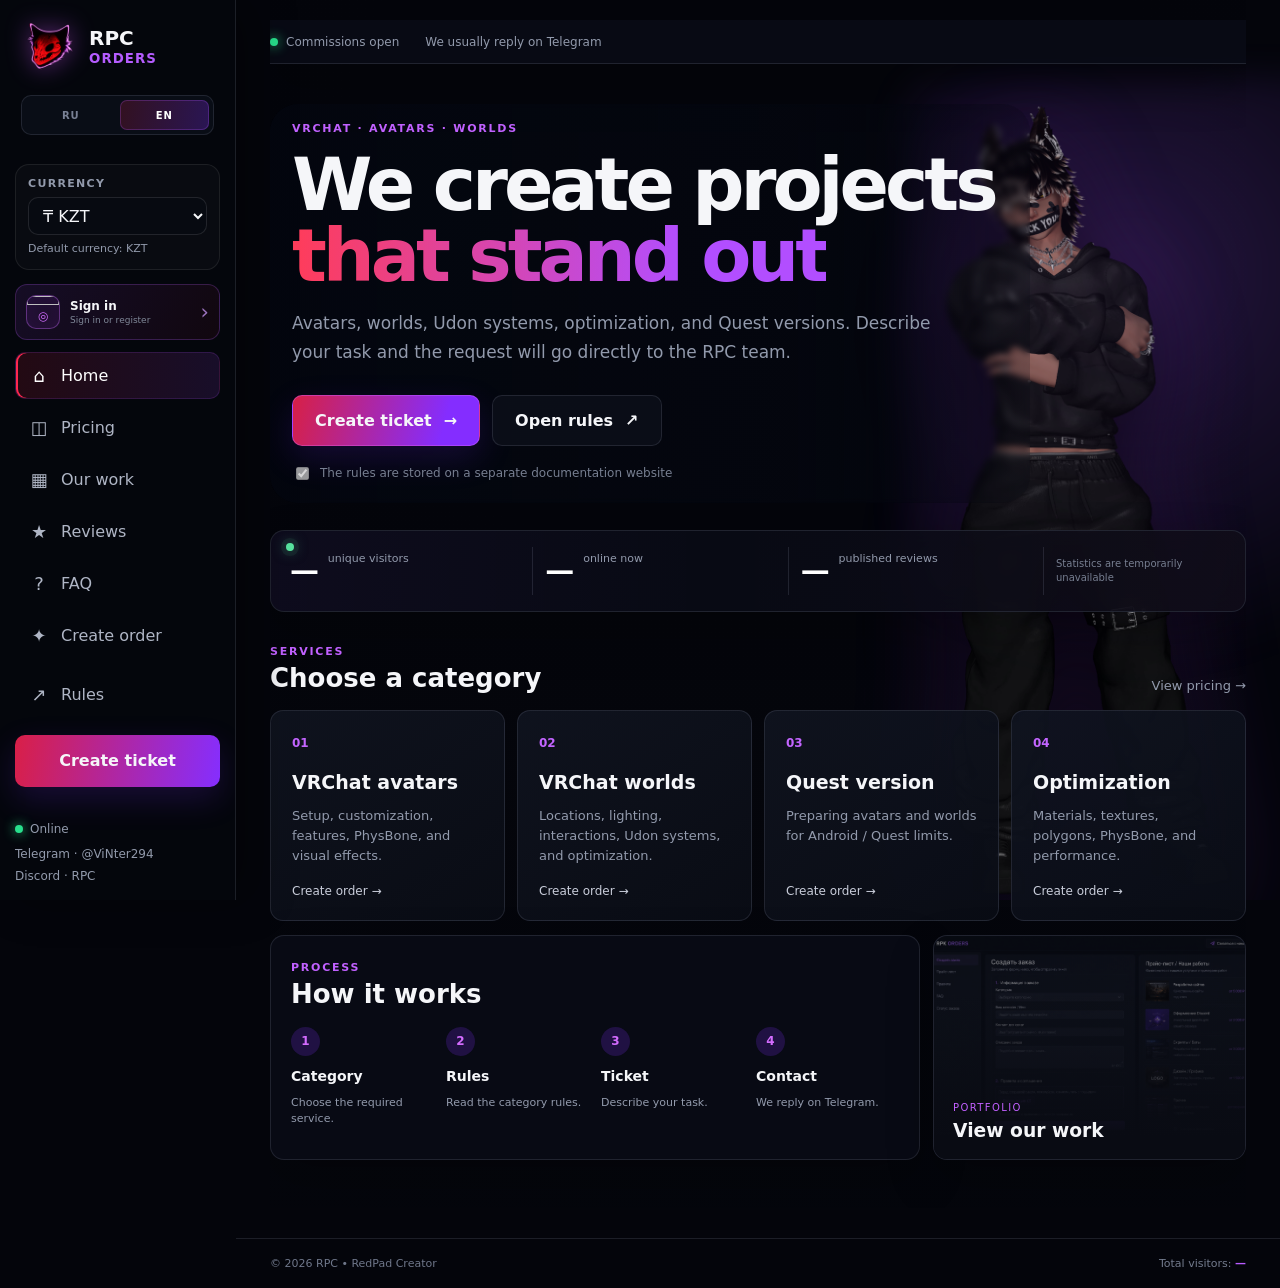
==== index.html @ 49c5c9fd "Add files via upload" ====
<!DOCTYPE html>

<html data-scroll-behavior="smooth" lang="ru">
<head>
<meta charset="utf-8"/>
<meta content="width=device-width,initial-scale=1" name="viewport"/>
<meta content="#070910" name="theme-color"/>
<meta content="RPC • RedPad Creator — заказы VRChat-аватаров, миров, оптимизации и Quest-версий." name="description"/>
<meta content="index, follow, max-image-preview:large, max-snippet:-1, max-video-preview:-1" name="robots"/>
<meta content="index, follow, max-image-preview:large" name="googlebot"/>
<meta content="RPC • RedPad Creator" name="author"/>
<meta content="RPC Orders" name="application-name"/>
<title>RPC • RedPad Creator — VRChat-аватары и миры на заказ</title>
<link href="https://rpc-order-website.onrender.com/" rel="canonical"/>
<link href="https://rpc-order-website.onrender.com/" hreflang="ru" rel="alternate"/>
<link href="https://rpc-order-website.onrender.com/?lang=en" hreflang="en" rel="alternate"/>
<link href="https://rpc-order-website.onrender.com/" hreflang="x-default" rel="alternate"/>
<link href="rpc-avatar.png" rel="icon" type="image/png"/>
<link href="rpc-avatar.png" rel="apple-touch-icon"/>
<link href="site.webmanifest" rel="manifest"/>
<meta content="website" property="og:type"/>
<meta content="RPC • RedPad Creator" property="og:site_name"/>
<meta content="ru_RU" property="og:locale"/>
<meta content="en_US" property="og:locale:alternate"/>
<meta content="RPC • RedPad Creator — VRChat-аватары и миры на заказ" property="og:title"/>
<meta content="Заказ VRChat-аватаров и миров, Udon-систем, оптимизации и Quest-версий от команды RPC • RedPad Creator." property="og:description"/>
<meta content="https://rpc-order-website.onrender.com/" property="og:url"/>
<meta content="https://rpc-order-website.onrender.com/og-image.png" property="og:image"/>
<meta content="https://rpc-order-website.onrender.com/og-image.png" property="og:image:secure_url"/>
<meta content="1200" property="og:image:width"/>
<meta content="630" property="og:image:height"/>
<meta content="RPC • RedPad Creator — VRChat-проекты на заказ" property="og:image:alt"/>
<meta content="summary_large_image" name="twitter:card"/>
<meta content="RPC • RedPad Creator — VRChat-аватары и миры на заказ" name="twitter:title"/>
<meta content="Заказ VRChat-аватаров и миров, Udon-систем, оптимизации и Quest-версий." name="twitter:description"/>
<meta content="https://rpc-order-website.onrender.com/og-image.png" name="twitter:image"/>
<meta content="RPC • RedPad Creator — VRChat-проекты на заказ" name="twitter:image:alt"/>
<script type="application/ld+json">{"@context":"https://schema.org","@graph":[{"@type":"Organization","@id":"https://rpc-order-website.onrender.com/#organization","name":"RPC • RedPad Creator","alternateName":"RPC","url":"https://rpc-order-website.onrender.com/","description":"Команда по созданию VRChat-аватаров, миров, Udon-систем, оптимизации и Quest-версий.","logo":{"@type":"ImageObject","@id":"https://rpc-order-website.onrender.com/#logo","url":"https://rpc-order-website.onrender.com/rpc-avatar.png","contentUrl":"https://rpc-order-website.onrender.com/rpc-avatar.png","width":1024,"height":1024},"image":{"@id":"https://rpc-order-website.onrender.com/#logo"},"sameAs":["https://t.me/ViNter294","https://discord.gg/25dXRyrw5a"]},{"@type":"WebSite","@id":"https://rpc-order-website.onrender.com/#website","url":"https://rpc-order-website.onrender.com/","name":"RPC • RedPad Creator","alternateName":"RPC Orders","publisher":{"@id":"https://rpc-order-website.onrender.com/#organization"},"inLanguage":["ru","en"]},{"@type":"ImageObject","@id":"https://rpc-order-website.onrender.com/#primaryimage","url":"https://rpc-order-website.onrender.com/og-image.png","contentUrl":"https://rpc-order-website.onrender.com/og-image.png","width":1200,"height":630},{"@type":"ItemList","@id":"https://rpc-order-website.onrender.com/#services","name":"Услуги RPC","itemListElement":[{"@type":"ListItem","position":1,"item":{"@type":"Service","name":"VRChat-аватары","provider":{"@id":"https://rpc-order-website.onrender.com/#organization"},"areaServed":"Worldwide"}},{"@type":"ListItem","position":2,"item":{"@type":"Service","name":"VRChat-миры","provider":{"@id":"https://rpc-order-website.onrender.com/#organization"},"areaServed":"Worldwide"}},{"@type":"ListItem","position":3,"item":{"@type":"Service","name":"Quest-портирование","provider":{"@id":"https://rpc-order-website.onrender.com/#organization"},"areaServed":"Worldwide"}},{"@type":"ListItem","position":4,"item":{"@type":"Service","name":"Оптимизация VRChat-проектов","provider":{"@id":"https://rpc-order-website.onrender.com/#organization"},"areaServed":"Worldwide"}}]}]}</script>
<script id="rpc-page-schema" type="application/ld+json">{"@context":"https://schema.org","@type":"WebPage","@id":"https://rpc-order-website.onrender.com/#webpage","url":"https://rpc-order-website.onrender.com/","name":"RPC • RedPad Creator — VRChat-аватары и миры на заказ","description":"Заказ VRChat-аватаров и миров, Udon-систем, оптимизации и Quest-версий от команды RPC • RedPad Creator.","isPartOf":{"@id":"https://rpc-order-website.onrender.com/#website"},"about":{"@id":"https://rpc-order-website.onrender.com/#organization"},"primaryImageOfPage":{"@id":"https://rpc-order-website.onrender.com/#primaryimage"},"inLanguage":"ru"}</script>
<link href="styles.css?v=14" rel="stylesheet"/>
<script async defer src="https://challenges.cloudflare.com/turnstile/v0/api.js?render=explicit"></script>
<script defer charset="utf-8" data-rpc-seo="v9" src="./seo.js?v=9"></script>
<script defer src="app.js?v=14"></script>
<script defer src="https://cdn.jsdelivr.net/npm/@supabase/supabase-js@2"></script>
<script defer src="auth-config.js?v=14"></script>
<script defer src="auth.js?v=14"></script>
</head>
<body class="cinematic-site">
<div class="rpc-global-bg" aria-hidden="true"></div>
<div class="rpc-global-overlay" aria-hidden="true"></div>

<div class="ambient ambient-one"></div>
<div class="ambient ambient-two"></div>
<div class="grid"></div><div aria-hidden="true" id="decorativeCharacterSystem"></div>
<aside aria-label="Навигация" class="sidebar">
<a aria-label="RPC Orders" class="brand" href="#home">
<img alt="RPC" class="brand-logo protected-image" draggable="false" src="rpc-avatar.png"/>
<span><b>RPC</b><small>ORDERS</small></span>
</a><div aria-label="Language" class="language-switch"><button class="active" data-language="ru" type="button">RU</button><button data-language="en" type="button">EN</button></div>
<div class="currency-control sidebar-currency">
<label for="currencySelectSide">Валюта</label>
<select id="currencySelectSide" data-currency-select aria-label="Выбор валюты"><option value="KZT">₸ KZT</option><option value="RUB">₽ RUB</option><option value="USD">$ USD</option><option value="EUR">€ EUR</option><option value="GBP">£ GBP</option></select>
<small data-currency-hint>Определяем страну…</small>
</div>
<button class="account-entry sidebar-account" data-rpc-auth-open type="button" aria-label="Открыть аккаунт RPC">
<span class="account-entry__avatar" aria-hidden="true"><img data-rpc-auth-mini-avatar hidden alt=""/><span data-rpc-auth-mini-fallback>◎</span></span>
<span class="account-entry__copy"><b data-rpc-auth-label>Войти</b><small data-rpc-auth-subtitle>Регистрация по почте</small></span>
<span class="account-entry__arrow" aria-hidden="true">›</span>
</button>
<nav class="nav">
<a class="nav-link active" data-route="home" href="#home"><span>⌂</span>Главная</a>
<a class="nav-link" data-route="prices" href="#prices"><span>◫</span>Прайс-лист</a>
<a class="nav-link" data-route="works" href="#works"><span>▦</span>Наши работы</a>
<a class="nav-link" data-route="reviews" href="#reviews"><span>★</span>Отзывы</a>
<a class="nav-link" data-route="faq" href="#faq"><span>?</span>FAQ</a>
<a class="nav-link" data-route="order" href="#order"><span>✦</span>Создать заказ</a>
<a class="nav-link external" href="#" id="rulesLinkSide"><span>↗</span>Правила</a>
</nav>
<a class="sidebar-cta" href="#order">Создать тикет</a>
<div class="side-bottom">
<p><i></i> Онлайн</p>
<a href="https://t.me/ViNter294" rel="noreferrer" target="_blank">Telegram · @ViNter294</a>
<a href="https://discord.gg/25dXRyrw5a" rel="noreferrer" target="_blank">Discord · RPC</a>
</div>
</aside>
<header class="mobile-header">
<a class="mobile-brand" href="#home"><img alt="RPC" class="protected-image" draggable="false" src="rpc-avatar.png"/><b>RPC</b></a>
<div class="mobile-controls"><button class="mobile-account-button" data-rpc-auth-open type="button" aria-label="Открыть аккаунт RPC"><span class="mobile-account-avatar" aria-hidden="true"><img data-rpc-auth-mini-avatar hidden alt=""/><span data-rpc-auth-mini-fallback>◎</span></span><b data-rpc-auth-label>Войти</b></button><div aria-label="Language" class="language-switch mobile-language"><button class="active" data-language="ru" type="button">RU</button><button data-language="en" type="button">EN</button></div><select class="mobile-currency-select" data-currency-select aria-label="Выбор валюты"><option value="KZT">KZT</option><option value="RUB">RUB</option><option value="USD">USD</option><option value="EUR">EUR</option><option value="GBP">GBP</option></select></div><button aria-expanded="false" aria-label="Открыть меню" id="menuButton" type="button">☰</button>
</header>
<main class="main">
<section class="page active-page" data-page="home" id="home">
<div class="avatar-stage avatar-stage-home" aria-hidden="true">
  <img src="male_crossed.png" alt="" class="site-avatar site-avatar-home protected-image" draggable="false">
</div>
<div class="top-status"><span><i></i> Принимаем заказы</span><span>Ответ обычно в Telegram</span></div>
<div class="hero">
<div class="hero-copy reveal">
<div class="eyebrow">VRCHAT · АВАТАРЫ · МИРЫ</div>
<h1>Создаём проекты,<br/><em>которые выделяются</em></h1>
<p>Аватары, миры, Udon-системы, оптимизация и Quest-версии. Опишите задачу — заявка попадёт напрямую команде RPC.</p>
<div class="hero-actions">
<a class="button primary" href="#order">Создать тикет <span>→</span></a>
<a class="button ghost" href="#" id="rulesLinkHero">Открыть правила <span>↗</span></a>
</div>
<label class="mini-agreement"><input checked="" disabled="" type="checkbox"/> Правила хранятся на отдельном сайте документации</label>
</div>
<div aria-label="Логотип RPC" class="hero-art reveal delay-1">
<div class="logo-glow"></div>
<img alt="RPC RedPad Creator" class="protected-image hero-logo" draggable="false" src="rpc-avatar.png"/>
</div>
</div>
<div aria-label="Статистика сайта" class="site-stats panel reveal delay-1">
<div><span class="stats-pulse"></span><strong id="totalVisitors">—</strong><small>уникальных посетителей</small></div>
<div><strong id="onlineUsers">—</strong><small>сейчас на сайте</small></div>
<div><strong id="totalReviews">—</strong><small>опубликованных отзывов</small></div>
<p id="statsStatus">Синхронизация статистики…</p>
</div>
<div class="section-title reveal"><div><span>УСЛУГИ</span><h2>Выберите категорию</h2></div><a href="#prices">Смотреть прайс →</a></div>
<div class="service-grid reveal delay-1">
<button class="service-card" data-category="avatar"><b>01</b><h3>VRChat-аватары</h3><p>Настройка, кастомизация, функции, PhysBone и визуальные эффекты.</p><span>Оформить заказ →</span></button>
<button class="service-card" data-category="world"><b>02</b><h3>VRChat-миры</h3><p>Локации, освещение, интерактив, Udon-системы и оптимизация.</p><span>Оформить заказ →</span></button>
<button class="service-card" data-category="quest"><b>03</b><h3>Quest-версия</h3><p>Подготовка аватаров и миров под ограничения Android / Quest.</p><span>Оформить заказ →</span></button>
<button class="service-card" data-category="optimization"><b>04</b><h3>Оптимизация</h3><p>Материалы, текстуры, полигоны, PhysBone и производительность.</p><span>Оформить заказ →</span></button>
</div>
<div class="home-bottom">
<div class="process panel reveal">
<div class="section-title compact"><div><span>ПРОЦЕСС</span><h2>Как всё проходит</h2></div></div>
<div class="steps">
<div><b>1</b><h3>Категория</h3><p>Выбираете нужную услугу.</p></div>
<div><b>2</b><h3>Правила</h3><p>Читаете условия категории.</p></div>
<div><b>3</b><h3>Тикет</h3><p>Описываете задачу.</p></div>
<div><b>4</b><h3>Связь</h3><p>Мы отвечаем в Telegram.</p></div>
</div>
</div>
<a class="preview panel reveal delay-1" href="#works">
<img alt="Пример работы RPC" class="protected-image" draggable="false" src="site-preview.png"/>
<div><span>ПОРТФОЛИО</span><h3>Посмотреть наши работы</h3></div>
</a>
</div>
</section>
<section class="page" data-page="prices" id="prices">
<div class="avatar-stage avatar-stage-prices" aria-hidden="true">
  <img src="woman_sitting.png" alt="" class="site-avatar site-avatar-prices protected-image" draggable="false">
</div>
<div class="page-intro reveal"><span>УСЛУГИ И СТОИМОСТЬ</span><h1>Прайс-лист</h1><p>Финальная стоимость зависит от сложности, исходных материалов и сроков. Точная цена определяется после обсуждения.</p></div>
<div class="price-grid reveal delay-1">
<article class="price-card"><div><b>AVATAR</b><span data-price-kzt="5000">от 5 000 ₸</span></div><h2>VRChat-аватары</h2><ul><li>Загрузка и базовая настройка</li><li>Добавление ассетов и функций</li><li>Меню, анимации и PhysBone</li><li>PC / Quest подготовка</li></ul><button data-category="avatar">Заказать →</button></article>
<article class="price-card accent"><div><b>WORLD</b><span data-price-custom>по расчёту</span></div><h2>VRChat-миры</h2><ul><li>Создание локации</li><li>Освещение и атмосфера</li><li>Udon и интерактив</li><li>Оптимизация PC / Quest</li></ul><button data-category="world">Заказать →</button></article>
<article class="price-card"><div><b>QUEST</b><span data-price-kzt="3000">от 3 000 ₸</span></div><h2>Quest-портирование</h2><ul><li>Мобильные материалы</li><li>Сжатие текстур</li><li>Оптимизация мешей</li><li>Проверка ограничений SDK</li></ul><button data-category="quest">Заказать →</button></article>
<article class="price-card"><div><b>FIX</b><span data-price-kzt="2000">от 2 000 ₸</span></div><h2>Исправления</h2><ul><li>Ошибки Unity и SDK</li><li>Оптимизация проекта</li><li>Настройка систем</li><li>Консультация по проекту</li></ul><button data-category="other">Заказать →</button></article>
</div>
<p class="price-note" id="currencyRateNote">Цены являются ориентировочными. Основная валюта — KZT; пересчёт выполняется автоматически.</p>
<p class="rate-attribution">Курсы: <a href="https://nationalbank.kz/ru/page/RSS" rel="noreferrer" target="_blank">НБК</a> · <a href="https://www.exchangerate-api.com" rel="noreferrer" target="_blank">ExchangeRate-API</a></p>
</section>
<section class="page" data-page="works" id="works">
<div class="avatar-stage avatar-stage-works" aria-hidden="true">
  <img src="chibi_controller.png" alt="" class="site-avatar site-avatar-works protected-image" draggable="false">
</div>
<div class="page-intro reveal"><span>RPC PORTFOLIO</span><h1>Наши работы</h1><p>Аватары, миры, интерфейсы и другие проекты RPC.</p></div>
<div class="portfolio-status" id="portfolioStatus" aria-live="polite"></div>
<div class="works-grid reveal delay-1" id="worksGrid">
<article class="work-card wide gallery-work" data-images="site-preview.png|rpc-avatar.png" data-work-title="RPC Orders">
<button aria-label="Открыть галерею RPC Orders" class="work-image-button" type="button">
<img alt="Интерфейс RPC" class="protected-image" draggable="false" loading="lazy" src="site-preview.png"/>
<span class="gallery-badge">2 фото</span>
</button>
<div><b>WEB / DESIGN</b><h2>RPC Orders</h2><p>Система заказов и документации.</p></div>
</article>
<article class="work-card gallery-work" data-images="rpc-avatar.png|site-preview.png" data-work-title="RPC Identity">
<button aria-label="Открыть галерею RPC Identity" class="work-image-button" type="button">
<img alt="RPC Avatar" class="protected-image contain" draggable="false" loading="lazy" src="rpc-avatar.png"/>
<span class="gallery-badge">2 фото</span>
</button>
<div><b>BRANDING</b><h2>RPC Identity</h2><p>Фирменный визуальный стиль.</p></div>
</article>
</div>
</section>
<section class="page" data-page="reviews" id="reviews">
<div class="avatar-stage avatar-stage-reviews" aria-hidden="true">
  <img src="furry_hug.png" alt="" class="site-avatar site-avatar-reviews protected-image" draggable="false">
</div>
<div class="page-intro reveal">
<span>МНЕНИЯ КЛИЕНТОВ</span>
<h1>Отзывы</h1>
<p>Отзывы загружаются с общей базы данных, поэтому все посетители видят один и тот же список.</p>
</div>
<div class="reviews-layout reveal delay-1">
<div>
<div class="reviews-toolbar">
<div><strong id="reviewAverage">—</strong><span>средняя оценка</span></div>
<button class="button ghost small-button" id="refreshReviews" type="button">Обновить</button>
</div>
<div aria-live="polite" class="reviews-grid" id="reviewsList">
<div class="review-empty">Загрузка отзывов…</div>
</div>
</div>
<form class="review-form panel" id="reviewForm">
<span>ОСТАВИТЬ ОТЗЫВ</span>
<h2>Расскажите о заказе</h2>
<label>Имя / никнейм
            <input maxlength="80" name="name" placeholder="Как вас подписать" required=""/>
</label>
<label>Категория
            <select name="projectType" required="">
<option value="">Выберите категорию</option>
<option value="avatar">VRChat-аватар</option>
<option value="world">VRChat-мир</option>
<option value="quest">Quest-версия</option>
<option value="optimization">Оптимизация</option>
<option value="functions">Функции / системы</option>
<option value="other">Другое</option>
</select>
</label>
<label>Оценка
            <select name="rating" required="">
<option value="5">★★★★★ — отлично</option>
<option value="4">★★★★☆ — хорошо</option>
<option value="3">★★★☆☆ — нормально</option>
<option value="2">★★☆☆☆ — есть замечания</option>
<option value="1">★☆☆☆☆ — плохо</option>
</select>
</label>
<label>Текст отзыва
            <textarea maxlength="1200" minlength="20" name="body" placeholder="Что заказывали и как прошла работа?" required=""></textarea>
</label>
<div class="review-media-upload">
  <div class="review-media-head"><div><span>ФОТО К ОТЗЫВУ</span><p>До 5 изображений PNG, JPG или WEBP. До 8 МБ каждое.</p></div><label class="upload-button" for="reviewFiles">Выбрать фото</label></div>
  <input accept="image/png,image/jpeg,image/webp,.png,.jpg,.jpeg,.webp" id="reviewFiles" multiple type="file"/>
  <div class="review-media-preview" id="reviewMediaPreview"><span>Фотографии не выбраны</span></div>
  <small id="reviewMediaHint">Для прикрепления фотографий требуется вход в аккаунт RPC.</small>
</div>
<input aria-hidden="true" autocomplete="off" class="honeypot" name="website" tabindex="-1"/>
<div class="security-check"><span class="security-label">ЗАЩИТА ОТ СПАМА</span><div class="turnstile-box" id="reviewTurnstile"></div><p class="security-status" id="reviewSecurityStatus">Загрузка проверки безопасности…</p></div><button class="button primary submit" disabled="" id="reviewSubmit" type="submit">Отправить отзыв →</button>
<p aria-live="polite" class="form-status" id="reviewStatus"></p>
<small class="review-note">Отзыв может появиться сразу или после проверки — зависит от настроек модерации.</small>
<input id="reviewFormStartedAt" name="formStartedAt" type="hidden"/></form>
</div>
</section>
<section class="page" data-page="faq" id="faq">
<div class="avatar-stage avatar-stage-faq" aria-hidden="true">
  <img src="furry_thinking.png" alt="" class="site-avatar site-avatar-faq protected-image" draggable="false">
</div>
<div class="page-intro reveal"><span>ПОМОЩЬ</span><h1>Частые вопросы</h1><p>Основные юридические и рабочие условия находятся на отдельном сайте правил.</p></div>
<div class="faq-list reveal delay-1">
<details open=""><summary>Когда начинается работа?<span>+</span></summary><p>После обсуждения задачи, согласования стоимости и получения предоплаты.</p></details>
<details><summary>Сколько правок входит в заказ?<span>+</span></summary><p>Две небольшие правки. Серьёзные изменения и полная переделка считаются отдельно.</p></details>
<details><summary>Можно заказать Quest-версию?<span>+</span></summary><p>Да. Quest-портирование можно выбрать отдельной категорией или добавить к основному заказу.</p></details>
<details><summary>Куда приходит заявка?<span>+</span></summary><p>После отправки форма передаёт заявку и вложения защищённому серверу, а сервер отправляет их владельцу через Telegram-бота.</p></details>
<details><summary>Статистика посещений общая для всех?<span>+</span></summary><p>Да. Счётчик хранится в общей базе данных, а сайт регулярно обновляет значения для всех посетителей.</p></details>
<details><summary>Можно получить Unity-проект?<span>+</span></summary><p>Да, когда это заранее согласовано и не нарушает лицензии используемых ассетов.</p></details>
<details><summary>Как защищены формы?<span>+</span></summary><p>Формы защищены серверной проверкой, ограничением частоты запросов, проверкой файлов и Cloudflare Turnstile.</p></details></div>
<div class="center-actions"><a class="button ghost" href="#" id="rulesLinkFaq">Все правила ↗</a><a class="button primary" href="#order">Создать тикет →</a></div>
</section>
<section class="page" data-page="order" id="order">
<div class="avatar-stage avatar-stage-order" aria-hidden="true">
  <img src="furry_hands_up.png" alt="" class="site-avatar site-avatar-order protected-image" draggable="false">
</div>
<div class="page-intro reveal"><span>НОВЫЙ ЗАКАЗ</span><h1>Создать тикет</h1><p>Заполните форму. Перед отправкой необходимо ознакомиться с правилами.</p></div>
<div class="order-layout reveal delay-1">
<form class="order-form panel" id="orderForm" novalidate="">
<div class="form-row two">
<label>Категория<select id="category" name="category" required=""><option value="">Выберите категорию</option><option value="avatar">VRChat-аватар</option><option value="world">VRChat-мир</option><option value="quest">Quest-версия</option><option value="optimization">Оптимизация</option><option value="functions">Функции / системы</option><option value="other">Другое</option></select></label>
<label>Бюджет<input id="budget" name="budget" placeholder="Например: 30 000 ₸"/></label>
</div>
<div class="form-row two">
<label>Имя / никнейм<input id="clientName" maxlength="80" name="clientName" placeholder="Как к вам обращаться" required=""/></label>
<label>Telegram<input id="clientTelegram" maxlength="80" name="clientTelegram" placeholder="@username" required=""/></label>
</div>
<label>Описание заказа<textarea id="description" maxlength="2000" minlength="20" name="description" placeholder="Опишите задачу, желаемый результат, сроки и приложите ссылки на референсы..." required=""></textarea><small><span id="counter">0</span>/2000</small></label>
<div class="upload-box">
<div>
<span>ФАЙЛЫ К ТИКЕТУ</span>
<p>До 5 файлов, не более 10 МБ каждый и 30 МБ суммарно.</p>
</div>
<label class="upload-button" for="ticketFiles">Выбрать файлы</label>
<input accept=".png,.jpg,.jpeg,.webp,.gif,.pdf,.zip,.rar,.7z,.mp4,.mov,.unitypackage,.blend,.fbx,.obj" id="ticketFiles" multiple="" name="files" type="file"/>
<div class="file-list" id="fileList"><span>Файлы не выбраны</span></div>
</div>
<div class="rules-box">
<a href="#" id="rulesLinkForm" rel="noreferrer" target="_blank">Открыть документацию с правилами ↗</a>
<label class="check"><input id="agreement" name="agreement" required="" type="checkbox"/><span>Я ознакомился(-ась) с <a href="#" id="rulesInline" rel="noreferrer" target="_blank">правилами</a> и согласен(-на) с условиями.</span></label>
</div>
<input aria-hidden="true" autocomplete="off" class="honeypot" name="website" tabindex="-1"/>
<div class="security-check"><span class="security-label">ЗАЩИТА ОТ СПАМА</span><div class="turnstile-box" id="orderTurnstile"></div><p class="security-status" id="orderSecurityStatus">Загрузка проверки безопасности…</p></div><button class="button primary submit" disabled="" id="submitButton" type="submit">Отправить тикет <span>→</span></button>
<p aria-live="polite" class="form-status" id="formStatus"></p>
<input id="orderFormStartedAt" name="formStartedAt" type="hidden"/></form>
<aside class="order-side">
<div class="panel"><span>КОНТАКТ</span><h2>@ViNter294</h2><p>После отправки заявка автоматически придёт владельцу через Telegram-бота.</p><a href="https://t.me/ViNter294" rel="noreferrer" target="_blank">Открыть Telegram ↗</a></div>
<div class="panel"><span>ДОКУМЕНТАЦИЯ</span><h2>Единая ссылка</h2><p>На сайте правил пользователь выбирает категорию: аватары или миры.</p><a href="#" id="rulesLinkSideCard">Перейти к правилам ↗</a></div>
</aside>
</div>
</section>
</main>
<div aria-hidden="true" aria-label="Просмотр работы" aria-modal="true" class="gallery-modal" id="galleryModal" role="dialog">
<div class="gallery-backdrop" data-gallery-close=""></div>
<div class="gallery-dialog">
<div class="gallery-topbar">
<div>
<strong id="galleryTitle">Работа RPC</strong>
<span id="galleryCounter">1 / 1</span>
</div>
<button aria-label="Закрыть" class="gallery-close" data-gallery-close="" type="button">×</button>
</div>
<div class="gallery-stage">
<button aria-label="Предыдущее медиа" class="gallery-arrow gallery-prev" type="button">‹</button>
<img alt="" class="gallery-media gallery-media-image protected-image" draggable="false" id="galleryImage" src=""/>
<video class="gallery-media gallery-media-video" controls playsinline preload="metadata" id="galleryVideo" hidden></video>
<button aria-label="Следующее медиа" class="gallery-arrow gallery-next" type="button">›</button>
<button aria-label="Полноэкранное видео" class="gallery-fullscreen" id="galleryFullscreen" type="button" hidden>⛶</button>
</div>
<div class="gallery-hint">Стрелки ← → · Esc — закрыть · свайп на телефоне</div>
</div>
</div>

<div aria-hidden="true" aria-label="Аккаунт RPC" aria-modal="true" class="rpc-auth-modal" id="rpcAuthModal" role="dialog">
  <div class="rpc-auth-backdrop" data-rpc-auth-close></div>
  <div class="rpc-auth-dialog" id="rpcAuthDialog" tabindex="-1">
    <button class="rpc-auth-close" data-auth-aria="close" data-rpc-auth-close type="button" aria-label="Закрыть">×</button>
    <div class="rpc-auth-brand">
      <img src="rpc-avatar.png" alt="" class="protected-image" draggable="false"/>
      <div><span>RPC SECURE ID</span><h2 data-auth-i18n="title">Аккаунт RPC</h2></div>
    </div>

    <div class="rpc-auth-config-warning" id="rpcAuthConfigWarning" hidden>
      <strong>AUTH SETUP</strong>
      <p data-auth-i18n="setup">Регистрация не подключена. Укажите Supabase URL и Publishable Key в auth-config.js.</p>
    </div>

    <div id="rpcAuthLoggedOut">
      <div id="rpcAuthEmailStep">
        <div class="rpc-auth-tabs" role="tablist" aria-label="Вход или регистрация">
          <button class="active" data-rpc-auth-mode="login" role="tab" aria-selected="true" type="button" data-auth-i18n="loginTab">Вход</button>
          <button data-rpc-auth-mode="register" role="tab" aria-selected="false" type="button" data-auth-i18n="registerTab">Регистрация</button>
        </div>
        <p class="rpc-auth-intro" id="rpcAuthIntro">Введите почту от существующего аккаунта — мы отправим код для входа.</p>
        <form id="rpcAuthEmailForm" novalidate>
          <label class="rpc-auth-label" id="rpcAuthNameField" hidden><span data-auth-i18n="name">Имя / никнейм</span>
            <input id="rpcAuthName" maxlength="32" autocomplete="nickname" data-auth-placeholder="namePlaceholder" placeholder="Как к вам обращаться"/>
          </label>
          <label class="rpc-auth-label"><span data-auth-i18n="email">Электронная почта</span>
            <input id="rpcAuthEmail" type="email" inputmode="email" autocomplete="email" required data-auth-placeholder="emailPlaceholder" placeholder="name@example.com"/>
          </label>
          <label class="rpc-auth-remember">
            <input id="rpcAuthRemember" type="checkbox" checked/>
            <span class="rpc-auth-check" aria-hidden="true">✓</span>
            <span data-auth-i18n="remember">Оставаться в аккаунте на этом устройстве</span>
          </label>
          <button class="button primary rpc-auth-primary" id="rpcAuthSendCode" type="submit">Получить код для входа</button>
          <p class="rpc-auth-status" id="rpcAuthEmailStatus" aria-live="polite"></p>
        </form>

        <div class="rpc-auth-divider"><span id="rpcAuthSocialTitle">Или войдите через</span></div>
        <div class="rpc-auth-social-grid">
          <button class="rpc-auth-social rpc-auth-social--discord" data-rpc-social-login="discord" type="button"><span>◉</span><b>Discord</b></button>
        </div>
        <p class="rpc-auth-mode-hint" id="rpcAuthModeHint">Нет аккаунта? Перейдите во вкладку «Регистрация».</p>
      </div>

      <div id="rpcAuthCodeStep" hidden>
        <div class="rpc-auth-code-head">
          <span id="rpcAuthCodeTitle">Код для входа</span>
          <p><span data-auth-i18n="codeIntro">Код отправлен на</span> <strong id="rpcAuthCodeEmail"></strong></p>
        </div>
        <form id="rpcAuthCodeForm" novalidate>
          <div class="rpc-auth-otp" aria-label="Шестизначный код">
            <input data-rpc-otp inputmode="numeric" autocomplete="one-time-code" maxlength="1" pattern="[0-9]" aria-label="Цифра 1"/>
            <input data-rpc-otp inputmode="numeric" maxlength="1" pattern="[0-9]" aria-label="Цифра 2"/>
            <input data-rpc-otp inputmode="numeric" maxlength="1" pattern="[0-9]" aria-label="Цифра 3"/>
            <input data-rpc-otp inputmode="numeric" maxlength="1" pattern="[0-9]" aria-label="Цифра 4"/>
            <input data-rpc-otp inputmode="numeric" maxlength="1" pattern="[0-9]" aria-label="Цифра 5"/>
            <input data-rpc-otp inputmode="numeric" maxlength="1" pattern="[0-9]" aria-label="Цифра 6"/>
          </div>
          <button class="button primary rpc-auth-primary" id="rpcAuthVerifyCode" type="submit">Подтвердить и войти</button>
          <div class="rpc-auth-secondary-actions">
            <button id="rpcAuthBack" type="button" data-auth-i18n="back">Назад</button>
            <button id="rpcAuthResend" type="button" data-auth-i18n="resend">Отправить код ещё раз</button>
          </div>
          <p class="rpc-auth-status" id="rpcAuthCodeStatus" aria-live="polite"></p>
        </form>
      </div>
    </div>

    <div id="rpcAuthLoggedIn" hidden>
      <div class="rpc-cabinet-heading">
        <div><span data-auth-i18n="profileTitle">Личный кабинет</span><p data-auth-i18n="profileSubtitle">Настройте имя, аватар и способы входа.</p></div>
      </div>

      <div class="rpc-auth-profile rpc-auth-profile--cabinet">
        <div class="rpc-auth-profile-avatar">
          <img id="rpcAuthAvatarImage" alt="Аватар пользователя" hidden/>
          <span id="rpcAuthInitials">RP</span>
        </div>
        <div class="rpc-auth-profile-main"><span data-auth-i18n="verified">Подтверждённый аккаунт</span><h3 id="rpcAuthAccountName">RPC User</h3><p id="rpcAuthAccountEmail"></p></div>
      </div>

      <div class="rpc-auth-avatar-actions">
        <input id="rpcAuthAvatarInput" type="file" accept="image/png,image/jpeg,image/webp" hidden/>
        <button class="button ghost" id="rpcAuthAvatarChoose" type="button" data-auth-i18n="chooseAvatar">Загрузить аватар</button>
        <button class="rpc-auth-danger-link" id="rpcAuthAvatarRemove" type="button" data-auth-i18n="removeAvatar" hidden>Удалить</button>
        <small data-auth-i18n="avatarHelp">PNG, JPG или WEBP до 2 МБ.</small>
      </div>

      <form class="rpc-auth-profile-form" id="rpcAuthProfileForm">
        <label class="rpc-auth-label"><span data-auth-i18n="nickname">Никнейм</span>
          <input id="rpcAuthProfileName" maxlength="32" autocomplete="nickname" data-auth-placeholder="namePlaceholder" placeholder="Как к вам обращаться" required/>
        </label>
        <button class="button primary rpc-auth-primary" id="rpcAuthProfileSave" type="submit" data-auth-i18n="saveNickname">Сохранить никнейм</button>
      </form>

      <div class="rpc-auth-account-meta">
        <div><span data-auth-i18n="accountId">ID аккаунта</span><code id="rpcAuthAccountId">—</code></div>
        <div><span data-auth-i18n="createdAt">Создан</span><strong id="rpcAuthAccountCreated">—</strong></div>
      </div>

      <section class="rpc-auth-providers" aria-label="Способы входа">
        <div class="rpc-auth-section-title"><div><h3 data-auth-i18n="linkedAccounts">Способы входа</h3><p data-auth-i18n="linkedAccountsHint">После привязки можно входить через Discord.</p></div></div>
        <div class="rpc-auth-provider-row connected" data-rpc-provider-row="email">
          <span class="rpc-auth-provider-icon">@</span><div><b data-auth-i18n="emailProvider">Почта</b><small data-rpc-provider-status data-auth-i18n="connected">Привязан</small></div><span class="rpc-auth-provider-check">✓</span>
        </div>
        <div class="rpc-auth-provider-row" data-rpc-provider-row="discord">
          <span class="rpc-auth-provider-icon">◉</span><div><b>Discord</b><small data-rpc-provider-status data-auth-i18n="connect">Привязать</small></div><button data-rpc-link-provider="discord" type="button" data-auth-i18n="connect">Привязать</button>
        </div>
      </section>

      <div class="rpc-auth-session-card">
        <i aria-hidden="true"></i>
        <div><strong data-auth-i18n="accountSince">Аккаунт сохранён в RPC</strong><small data-auth-i18n="accountSubtitle">Аккаунт подтверждён</small></div>
      </div>
      <button class="button ghost rpc-auth-logout" id="rpcAuthLogout" type="button" data-auth-i18n="logout">Выйти из аккаунта</button>
      <p class="rpc-auth-status" id="rpcAuthAccountStatus" aria-live="polite"></p>
    </div>

    <div class="rpc-auth-security-note"><span>◆</span> SUPABASE AUTH · OTP · OAUTH · STORAGE</div>
  </div>
</div>

<footer><span>© <span id="year"></span> RPC • RedPad Creator</span><span class="footer-live">Всего посетителей: <b id="footerVisitors">—</b></span></footer>
</body>
</html>
---- styles.css ----
:root{--bg:#05070d;--bg2:#090b13;--panel:rgba(14,18,29,.78);--panel2:#0e121d;--line:rgba(173,183,211,.14);--text:#f5f6f9;--muted:#929aac;--purple:#a747ff;--purple2:#d65fff;--red:#ff274e;--green:#28df8c;--sidebar:236px}*{box-sizing:border-box}html{scroll-behavior:smooth;background:var(--bg)}body{margin:0;background:var(--bg);color:var(--text);font-family:Inter,ui-sans-serif,system-ui,-apple-system,"Segoe UI",sans-serif;overflow-x:hidden}a{color:inherit;text-decoration:none}button,input,textarea,select{font:inherit}button{color:inherit}::selection{background:#8d35d966}.ambient{position:fixed;z-index:-4;border-radius:50%;filter:blur(130px);opacity:.14;pointer-events:none}.ambient-one{width:42vw;height:42vw;background:var(--purple);right:-18vw;top:-16vw}.ambient-two{width:38vw;height:38vw;background:var(--red);left:6vw;bottom:-26vw}.grid{position:fixed;inset:0;z-index:-5;background-image:linear-gradient(rgba(143,83,255,.045) 1px,transparent 1px),linear-gradient(90deg,rgba(143,83,255,.045) 1px,transparent 1px);background-size:48px 48px;mask-image:radial-gradient(circle at 65% 20%,black,transparent 74%)}.sidebar{position:fixed;inset:0 auto 0 0;width:var(--sidebar);padding:17px 15px;border-right:1px solid var(--line);background:rgba(6,8,14,.94);backdrop-filter:blur(22px);z-index:30;display:flex;flex-direction:column}.brand{display:flex;align-items:center;gap:10px;padding:0 6px 20px}.brand-logo{width:58px;height:58px;object-fit:contain;filter:drop-shadow(0 0 12px #cb4fff66)}.brand span{display:block}.brand b{font-size:20px}.brand small{display:block;margin-top:1px;color:#b55cff;font-weight:800;letter-spacing:.08em}.nav{display:grid;gap:5px}.nav-link{min-height:47px;border:1px solid transparent;border-radius:10px;padding:0 13px;display:flex;align-items:center;gap:12px;color:#afb5c5;transition:.22s}.nav-link span{width:20px;text-align:center;font-size:18px}.nav-link:hover{color:white;background:#ffffff08;transform:translateX(3px)}.nav-link.active{color:white;border-color:#a94cff28;background:linear-gradient(90deg,#ff274e20,#a747ff20);box-shadow:inset 2px 0 var(--red)}.external{margin-top:7px}.sidebar-cta{margin-top:17px;min-height:52px;border-radius:10px;background:linear-gradient(100deg,#d91f47,#852eff);display:grid;place-items:center;font-weight:750;box-shadow:0 12px 32px #7c2bff2e;transition:.22s}.sidebar-cta:hover{transform:translateY(-2px)}.side-bottom{margin-top:auto;display:grid;gap:8px;color:var(--muted);font-size:12px}.side-bottom p{margin:0 0 3px;display:flex;align-items:center;gap:7px}.side-bottom i,.top-status i{width:8px;height:8px;border-radius:50%;background:var(--green);box-shadow:0 0 12px var(--green)}.side-bottom a:hover{color:white}.mobile-header{display:none}.main{margin-left:var(--sidebar);min-height:100vh;padding:0 34px 30px}.page{display:none;max-width:1280px;margin:0 auto;padding:20px 0 48px;animation:pageIn .35s ease}.page.active-page{display:block}@keyframes pageIn{from{opacity:0;transform:translateY(7px)}to{opacity:1;transform:none}}.top-status{height:44px;border-bottom:1px solid var(--line);display:flex;align-items:center;gap:26px;color:var(--muted);font-size:12px}.top-status span{display:flex;align-items:center;gap:8px}.hero{min-height:445px;display:grid;grid-template-columns:1.05fr .8fr;align-items:center;gap:24px;padding:40px 0 25px}.eyebrow,.page-intro>span,.section-title span,.order-side .panel>span{font-size:11px;font-weight:800;letter-spacing:.16em;color:#c161ff}.hero h1,.page-intro h1{margin:14px 0 16px;font-size:clamp(42px,5.7vw,78px);line-height:.98;letter-spacing:-.055em}.hero h1 em{font-style:normal;background:linear-gradient(90deg,#ff3c59,#b24eff 73%);-webkit-background-clip:text;background-clip:text;color:transparent}.hero p{max-width:640px;color:var(--muted);font-size:17px;line-height:1.7}.hero-actions,.center-actions{display:flex;gap:12px;flex-wrap:wrap;margin-top:28px}.button{min-height:51px;padding:0 22px;border-radius:10px;border:1px solid var(--line);display:inline-flex;align-items:center;justify-content:center;gap:12px;font-weight:750;cursor:pointer;transition:.22s}.button:hover{transform:translateY(-2px)}.primary{border-color:#da65ff63;background:linear-gradient(105deg,#d72046,#842dff 80%);box-shadow:0 12px 34px #7924ff29}.ghost{background:#0d111bcf}.mini-agreement{display:flex;align-items:center;gap:8px;margin-top:18px;color:#777f91;font-size:12px}.mini-agreement input{accent-color:var(--purple)}.hero-art{min-height:400px;display:grid;place-items:center;position:relative;overflow:visible}.hero-logo{width:min(430px,92%);height:auto;object-fit:contain;filter:drop-shadow(0 0 18px #d04bff60) drop-shadow(0 22px 35px #000);animation:float 5s ease-in-out infinite}.logo-glow{position:absolute;width:62%;aspect-ratio:1;border-radius:50%;background:#a83cff26;filter:blur(50px)}@keyframes float{50%{transform:translateY(-9px) rotate(.6deg)}}.section-title{margin:25px 0 17px;display:flex;align-items:end;justify-content:space-between;gap:15px}.section-title h2{margin:4px 0 0;font-size:26px}.section-title>a{color:var(--muted);font-size:13px}.service-grid{display:grid;grid-template-columns:repeat(4,1fr);gap:12px}.service-card{appearance:none;text-align:left;border:1px solid var(--line);border-radius:13px;padding:21px;background:linear-gradient(145deg,rgba(16,20,32,.92),rgba(10,13,22,.92));cursor:pointer;transition:.25s;position:relative;overflow:hidden}.service-card:before{content:"";position:absolute;inset:0;background:radial-gradient(circle at 0 0,#a747ff16,transparent 44%);opacity:0;transition:.25s}.service-card:hover{transform:translateY(-4px);border-color:#a747ff55;box-shadow:0 18px 38px #0005}.service-card:hover:before{opacity:1}.service-card b{font-size:12px;color:#c365ff}.service-card h3{margin:20px 0 8px;font-size:19px}.service-card p{min-height:61px;color:var(--muted);font-size:13px;line-height:1.55}.service-card span{font-size:12px;color:#c9cdda}.panel{border:1px solid var(--line);border-radius:14px;background:var(--panel);backdrop-filter:blur(12px)}.home-bottom{display:grid;grid-template-columns:1.35fr .65fr;gap:13px;margin-top:14px}.process{padding:20px}.compact{margin:0 0 18px}.steps{display:grid;grid-template-columns:repeat(4,1fr);gap:12px}.steps>div{position:relative}.steps b{width:29px;height:29px;border-radius:50%;display:grid;place-items:center;background:#842eff33;color:#d46cff;font-size:12px}.steps h3{font-size:14px;margin:12px 0 5px}.steps p{font-size:11px;color:var(--muted);line-height:1.45}.preview{overflow:hidden;position:relative;min-height:225px}.preview img{width:100%;height:100%;object-fit:cover;opacity:.48;transition:.3s}.preview:hover img{transform:scale(1.035);opacity:.62}.preview:after{content:"";position:absolute;inset:0;background:linear-gradient(transparent 25%,#090b13 90%)}.preview div{position:absolute;left:19px;bottom:18px;z-index:2}.preview span{font-size:10px;color:#c260ff;letter-spacing:.14em}.preview h3{margin:5px 0 0}.page-intro{padding:56px 0 28px;max-width:850px}.page-intro h1{font-size:clamp(46px,7vw,84px)}.page-intro p{color:var(--muted);line-height:1.7;font-size:16px;max-width:760px}.price-grid{display:grid;grid-template-columns:repeat(2,1fr);gap:13px}.price-card{border:1px solid var(--line);border-radius:15px;padding:25px;background:linear-gradient(145deg,#101522e8,#0a0d16e8)}.price-card.accent{border-color:#a746ff5e;box-shadow:inset 0 0 50px #9d3cff0c}.price-card>div{display:flex;justify-content:space-between;color:#c865ff;font-size:11px;letter-spacing:.12em}.price-card h2{font-size:25px}.price-card ul{padding:0;margin:19px 0 24px;list-style:none;color:var(--muted);display:grid;gap:10px}.price-card li:before{content:"✓";color:#bb55ff;margin-right:9px}.price-card button{border:0;background:transparent;color:white;padding:0;cursor:pointer;font-weight:700}.price-note{color:#767e91;font-size:12px}.price-note code{color:#c86cff}.works-grid{display:grid;grid-template-columns:1.4fr .8fr .8fr;gap:13px}.work-card{min-height:450px;border:1px solid var(--line);border-radius:15px;overflow:hidden;background:#0b0f18;position:relative}.work-card img{width:100%;height:100%;object-fit:cover;opacity:.72;transition:.35s}.work-card img.contain{object-fit:contain;padding:35px;background:radial-gradient(circle,#8829ff1b,transparent 65%)}.work-card:hover img{transform:scale(1.025);opacity:.88}.work-card:after{content:"";position:absolute;inset:0;background:linear-gradient(transparent 48%,#070910 94%)}.work-card>div{position:absolute;z-index:2;left:22px;right:22px;bottom:20px}.work-card b{font-size:10px;color:#cb63ff;letter-spacing:.14em}.work-card h2{margin:5px 0}.work-card p{margin:0;color:var(--muted)}.empty-work{display:flex;align-items:center;justify-content:center;background:radial-gradient(circle at center,#882bff1a,#090c14 66%)}.empty-work .plus{position:static;font-size:74px;color:#b851ff;margin-bottom:75px;text-align:center}.faq-list{display:grid;gap:9px;max-width:900px}.faq-list details{border:1px solid var(--line);border-radius:12px;background:var(--panel);padding:0 19px}.faq-list summary{min-height:64px;display:flex;align-items:center;justify-content:space-between;cursor:pointer;font-weight:700;list-style:none}.faq-list summary::-webkit-details-marker{display:none}.faq-list summary span{font-size:22px;color:#be5cff}.faq-list p{color:var(--muted);line-height:1.65;margin:0 0 20px}.center-actions{margin-top:22px}.order-layout{display:grid;grid-template-columns:minmax(0,1fr) 320px;gap:14px}.order-form{padding:24px}.form-row{display:grid;gap:13px}.form-row.two{grid-template-columns:1fr 1fr}.order-form>label,.form-row label{display:grid;gap:8px;margin-bottom:15px;font-size:13px;color:#d5d9e2}.order-form input,.order-form textarea,.order-form select{width:100%;border:1px solid var(--line);border-radius:9px;background:#0a0e17;color:white;outline:none;padding:14px;transition:.2s}.order-form textarea{min-height:175px;resize:vertical}.order-form input:focus,.order-form textarea:focus,.order-form select:focus{border-color:#ad4fff88;box-shadow:0 0 0 3px #a746ff12}.order-form label>small{text-align:right;color:#737b8d}.rules-box{border:1px solid #a647ff43;background:#a647ff0b;border-radius:11px;padding:16px;margin:4px 0 16px}.rules-box>a{color:#ca68ff;font-size:13px}.check{display:flex!important;grid-template-columns:auto 1fr!important;align-items:flex-start;gap:10px!important;margin:15px 0 0!important;color:#adb3c1!important;line-height:1.5}.check input{width:17px;height:17px;accent-color:var(--purple);margin-top:2px}.check a{color:#cb68ff;text-decoration:underline}.submit{width:100%;border:0}.submit:disabled{opacity:.4;cursor:not-allowed;transform:none;box-shadow:none}.form-status{min-height:20px;margin:11px 0 0;color:#aeb5c4;font-size:13px;text-align:center}.form-status.error{color:#ff6985}.form-status.success{color:#5be7a7}.honeypot{position:absolute!important;left:-10000px!important;opacity:0!important}.order-side{display:grid;gap:13px;align-content:start}.order-side .panel{padding:22px}.order-side h2{margin:9px 0}.order-side p{color:var(--muted);font-size:13px;line-height:1.6}.order-side a{color:#ca68ff;font-size:13px}.reveal{animation:reveal .6s both}.delay-1{animation-delay:.1s}@keyframes reveal{from{opacity:0;transform:translateY(12px)}to{opacity:1;transform:none}}footer{margin-left:var(--sidebar);border-top:1px solid var(--line);padding:18px 34px;color:#6f778a;font-size:11px}.protected-image{-webkit-user-drag:none;user-select:none}.toast{position:fixed;right:22px;bottom:22px;z-index:100;padding:13px 16px;border:1px solid var(--line);border-radius:10px;background:#101522;color:white;box-shadow:0 15px 40px #0007;font-size:13px;animation:toast .25s ease}@keyframes toast{from{opacity:0;transform:translateY(7px)}}@media(max-width:1050px){.service-grid{grid-template-columns:repeat(2,1fr)}.works-grid{grid-template-columns:1fr 1fr}.work-card.wide{grid-column:1/-1}.order-layout{grid-template-columns:1fr}.order-side{grid-template-columns:1fr 1fr}.home-bottom{grid-template-columns:1fr}.hero{grid-template-columns:1fr .7fr}.hero h1{font-size:55px}}@media(max-width:760px){:root{--sidebar:0}.sidebar{width:min(310px,88vw);transform:translateX(-105%);transition:.25s;box-shadow:25px 0 60px #0009}.sidebar.open{transform:none}.mobile-header{display:flex;position:sticky;top:0;z-index:25;height:62px;padding:0 16px;align-items:center;justify-content:space-between;border-bottom:1px solid var(--line);background:#070910dd;backdrop-filter:blur(18px)}.mobile-brand{display:flex;align-items:center;gap:8px}.mobile-brand img{width:43px;height:43px;object-fit:contain}.mobile-header button{border:1px solid var(--line);border-radius:8px;background:#0d111b;width:40px;height:40px}.main{margin:0;padding:0 16px 24px}.page{padding-top:4px}.top-status{font-size:10px;justify-content:space-between;gap:10px}.hero{display:flex;flex-direction:column-reverse;padding-top:20px;min-height:0}.hero-art{min-height:270px}.hero-logo{width:280px}.hero h1{font-size:45px}.hero p{font-size:15px}.service-grid,.price-grid,.works-grid,.form-row.two,.order-side,.steps{grid-template-columns:1fr}.service-card p{min-height:0}.work-card,.work-card.wide{grid-column:auto;min-height:360px}.steps{display:grid;grid-template-columns:1fr 1fr}.page-intro{padding-top:38px}.page-intro h1{font-size:48px}.order-form{padding:17px}footer{margin:0;padding:18px 16px}}@media(prefers-reduced-motion:reduce){*{scroll-behavior:auto!important;animation:none!important;transition:none!important}}

/* Portfolio gallery */
.work-image-button{position:absolute;inset:0;width:100%;height:100%;padding:0;border:0;background:transparent;cursor:zoom-in;text-align:left}.work-image-button img{display:block}.gallery-badge{position:absolute;z-index:3;right:14px;top:14px;padding:7px 10px;border:1px solid rgba(255,255,255,.16);border-radius:999px;background:rgba(5,7,13,.72);backdrop-filter:blur(10px);font-size:11px;font-weight:750;color:#fff}.gallery-work>div{pointer-events:none}.gallery-modal{position:fixed;inset:0;z-index:1000;display:none;align-items:center;justify-content:center;padding:18px}.gallery-modal.open{display:flex}.gallery-backdrop{position:absolute;inset:0;background:rgba(2,3,7,.92);backdrop-filter:blur(18px);animation:galleryFade .2s ease}.gallery-dialog{position:relative;z-index:2;width:min(96vw,1680px);height:min(92vh,1050px);display:grid;grid-template-rows:auto minmax(0,1fr) auto;border:1px solid rgba(255,255,255,.12);border-radius:16px;background:#080a10;box-shadow:0 30px 100px #000;overflow:hidden;animation:galleryZoom .22s ease}.gallery-topbar{height:60px;padding:0 17px 0 20px;display:flex;align-items:center;justify-content:space-between;border-bottom:1px solid var(--line);background:rgba(9,11,18,.92)}.gallery-topbar>div{display:flex;align-items:center;gap:13px;min-width:0}.gallery-topbar strong{overflow:hidden;text-overflow:ellipsis;white-space:nowrap}.gallery-topbar span{color:var(--muted);font-size:12px;white-space:nowrap}.gallery-close{width:40px;height:40px;border:1px solid var(--line);border-radius:10px;background:#111520;color:#fff;font-size:27px;line-height:1;cursor:pointer}.gallery-stage{position:relative;min-height:0;display:grid;place-items:center;padding:12px 76px;background:radial-gradient(circle at center,#171224 0,#07090e 58%);overflow:hidden}.gallery-stage img{max-width:100%;max-height:100%;width:auto;height:auto;object-fit:contain;filter:drop-shadow(0 15px 32px #000);transition:opacity .16s ease,transform .16s ease;cursor:default}.gallery-stage img.changing{opacity:.12;transform:scale(.985)}.gallery-arrow{position:absolute;z-index:3;top:50%;transform:translateY(-50%);width:52px;height:74px;border:1px solid rgba(255,255,255,.14);border-radius:12px;background:rgba(8,10,16,.72);backdrop-filter:blur(9px);color:#fff;font-size:44px;line-height:1;cursor:pointer;transition:.2s}.gallery-arrow:hover{background:rgba(24,18,36,.9);border-color:#a747ff66}.gallery-prev{left:14px}.gallery-next{right:14px}.gallery-hint{height:35px;display:grid;place-items:center;color:#737b8d;font-size:11px;border-top:1px solid var(--line)}body.gallery-open{overflow:hidden}@keyframes galleryFade{from{opacity:0}}@keyframes galleryZoom{from{opacity:0;transform:scale(.975)}}
@media(max-width:760px){.gallery-modal{padding:0}.gallery-dialog{width:100vw;height:100dvh;border:0;border-radius:0}.gallery-stage{padding:8px 48px}.gallery-arrow{width:39px;height:60px;font-size:34px}.gallery-prev{left:5px}.gallery-next{right:5px}.gallery-topbar{height:56px;padding-left:14px}.gallery-hint{height:32px}.gallery-badge{top:10px;right:10px}}

/* 2026 sync / reviews / upload update */
body::before{content:"";position:fixed;z-index:-1;left:calc(var(--pointer-x,50vw) - 240px);top:calc(var(--pointer-y,42vh) - 240px);width:480px;height:480px;border-radius:50%;background:radial-gradient(circle,#8f35ff0d 0,transparent 68%);pointer-events:none;transition:left .16s linear,top .16s linear}
.site-stats{position:relative;margin:2px 0 28px;padding:16px 19px;display:grid;grid-template-columns:repeat(3,minmax(0,1fr)) auto;align-items:center;gap:12px;overflow:hidden}
.site-stats:before{content:"";position:absolute;inset:0;background:linear-gradient(90deg,#9d39ff0a,transparent 45%,#ff315d06);pointer-events:none}
.site-stats>div{position:relative;display:grid;grid-template-columns:auto 1fr;grid-template-rows:auto auto;column-gap:10px;align-items:center;min-height:48px;padding-right:14px;border-right:1px solid var(--line)}
.site-stats strong{grid-row:1/3;font-size:29px;line-height:1;color:#fff;letter-spacing:-.04em}
.site-stats small{color:var(--muted);font-size:11px;line-height:1.25}
.site-stats p{position:relative;margin:0;color:#777f91;font-size:10px;max-width:170px;line-height:1.35}
.stats-pulse{position:absolute;left:-4px;top:-4px;width:8px;height:8px;border-radius:50%;background:#58e49f;box-shadow:0 0 0 5px #58e49f12,0 0 14px #58e49f88;animation:statsPulse 2s infinite}
@keyframes statsPulse{50%{opacity:.45;transform:scale(.8)}}

.upload-box{position:relative;display:grid;grid-template-columns:1fr auto;gap:11px;align-items:center;margin:3px 0 16px;padding:16px;border:1px dashed #a64cff5b;border-radius:12px;background:linear-gradient(145deg,#a747ff0b,#0a0e1700)}
.upload-box>div:first-child span{font-size:10px;color:#cb68ff;letter-spacing:.13em;font-weight:800}
.upload-box p{margin:5px 0 0;color:var(--muted);font-size:11px;line-height:1.45}
.upload-box input[type=file]{position:absolute;width:1px;height:1px;opacity:0;pointer-events:none}
.upload-button{display:inline-grid!important;place-items:center;min-height:40px;margin:0!important;padding:0 15px;border:1px solid #a84dff67;border-radius:9px;background:#a647ff10;color:#eee!important;font-size:12px!important;font-weight:750;cursor:pointer;transition:.2s}
.upload-button:hover{border-color:#bb64ff;background:#a647ff1d;transform:translateY(-1px)}
.file-list{grid-column:1/-1;display:flex;flex-wrap:wrap;gap:7px;min-height:25px;color:#788194;font-size:11px}
.file-chip{display:flex;align-items:center;gap:7px;max-width:100%;padding:6px 7px 6px 10px;border:1px solid var(--line);border-radius:999px;background:#090d16;color:#afb6c5}
.file-chip span{overflow:hidden;text-overflow:ellipsis;white-space:nowrap;max-width:330px}
.file-chip button{width:20px;height:20px;display:grid;place-items:center;border:0;border-radius:50%;background:#ffffff0a;color:#aeb4c2;cursor:pointer;font-size:16px;line-height:1}
.file-chip button:hover{background:#ff41651e;color:#ff8298}

.reviews-layout{display:grid;grid-template-columns:minmax(0,1fr) 350px;gap:15px;align-items:start}
.reviews-toolbar{min-height:58px;margin-bottom:12px;padding:0 15px;display:flex;align-items:center;justify-content:space-between;border:1px solid var(--line);border-radius:12px;background:#0b0f18c7}
.reviews-toolbar>div{display:flex;align-items:baseline;gap:9px}
.reviews-toolbar strong{font-size:24px;color:#fff}
.reviews-toolbar span{font-size:11px;color:var(--muted)}
.small-button{min-height:35px!important;padding:0 13px!important;font-size:11px!important}
.reviews-grid{display:grid;grid-template-columns:repeat(2,minmax(0,1fr));gap:11px}
.review-card{position:relative;min-height:205px;padding:18px;border:1px solid var(--line);border-radius:14px;background:linear-gradient(145deg,#101522e8,#090c14e8);overflow:hidden}
.review-card:before{content:"";position:absolute;right:-45px;top:-55px;width:130px;height:130px;border-radius:50%;background:#9e43ff0c;filter:blur(5px)}
.review-card-top{position:relative;display:flex;align-items:flex-start;justify-content:space-between;gap:10px}
.review-card-top>div{display:flex;align-items:center;gap:10px;min-width:0}
.review-avatar{width:38px;height:38px;display:grid;place-items:center;flex:0 0 auto;border:1px solid #af51ff5c;border-radius:11px;background:linear-gradient(145deg,#a23cff24,#ff315d0d);color:#fff;font-size:15px;font-weight:850}
.review-card-top strong,.review-card-top small{display:block;overflow:hidden;text-overflow:ellipsis;white-space:nowrap}
.review-card-top strong{font-size:13px}.review-card-top small{margin-top:3px;color:var(--muted);font-size:10px}
.review-stars{color:#c560ff;font-size:12px;letter-spacing:1px;white-space:nowrap}
.review-card p{position:relative;margin:18px 0 21px;color:#b0b7c5;line-height:1.65;font-size:13px;white-space:pre-wrap}
.review-card time{position:absolute;left:18px;bottom:15px;color:#687184;font-size:10px}
.review-empty{grid-column:1/-1;min-height:220px;display:grid;place-items:center;padding:25px;border:1px dashed var(--line);border-radius:14px;background:#0a0e16;color:#788195;text-align:center}
.review-empty.error{color:#ff7890;border-color:#ff416536}
.review-form{position:sticky;top:24px;padding:21px}
.review-form>span{font-size:10px;color:#c660ff;letter-spacing:.13em;font-weight:800}
.review-form h2{margin:7px 0 18px;font-size:24px}
.review-form label{display:grid;gap:7px;margin-bottom:12px;color:#d5d9e2;font-size:12px}
.review-form input,.review-form textarea,.review-form select{width:100%;border:1px solid var(--line);border-radius:9px;background:#0a0e17;color:white;outline:none;padding:12px;transition:.2s}
.review-form textarea{min-height:145px;resize:vertical}
.review-form input:focus,.review-form textarea:focus,.review-form select:focus{border-color:#ad4fff88;box-shadow:0 0 0 3px #a746ff12}
.review-note{display:block;margin-top:8px;color:#697184;font-size:10px;line-height:1.45;text-align:center}

footer{display:flex;align-items:center;justify-content:space-between;gap:18px}.footer-live{color:#737b8d}.footer-live b{color:#b95cff;font-weight:800}

@media(max-width:1050px){.site-stats{grid-template-columns:repeat(3,1fr)}.site-stats p{grid-column:1/-1;max-width:none;text-align:center}.reviews-layout{grid-template-columns:1fr}.review-form{position:static}.reviews-grid{grid-template-columns:repeat(2,minmax(0,1fr))}}
@media(max-width:760px){body::before{display:none}.site-stats{grid-template-columns:1fr 1fr;padding:12px}.site-stats>div{padding:8px;border-right:0;border-bottom:1px solid var(--line)}.site-stats>div:nth-child(3){grid-column:1/-1;border-bottom:0}.site-stats strong{font-size:25px}.site-stats p{padding-top:4px}.upload-box{grid-template-columns:1fr}.upload-button{width:100%}.file-chip span{max-width:230px}.reviews-grid{grid-template-columns:1fr}.review-card{min-height:190px}footer{align-items:flex-start;flex-direction:column;gap:5px}}

/* RPC v3: language, form protection and future decorative avatar system */
.language-switch{display:flex;align-items:center;gap:4px;margin:0 6px 15px;padding:4px;border:1px solid var(--line);border-radius:10px;background:#090d16}.language-switch button{flex:1;min-height:30px;padding:0 10px;border:0;border-radius:7px;background:transparent;color:#798195;font-size:10px;font-weight:850;letter-spacing:.08em;cursor:pointer;transition:.2s}.language-switch button:hover{color:#fff;background:#ffffff08}.language-switch button.active{color:#fff;background:linear-gradient(100deg,#d7204633,#842dff44);box-shadow:inset 0 0 0 1px #b356ff40}.mobile-language{display:none;margin:0 7px 0 auto;padding:3px}.mobile-language button{min-height:29px;padding:0 8px}.security-check{margin:4px 0 15px;padding:14px;border:1px solid #9148d94d;border-radius:12px;background:linear-gradient(145deg,#a747ff0b,#0a0e1700)}.security-label{display:block;margin-bottom:10px;color:#c461ff;font-size:10px;font-weight:850;letter-spacing:.13em}.turnstile-box{min-height:65px;overflow:hidden}.turnstile-box iframe{max-width:100%}.security-status{margin:8px 0 0;color:#7f889a;font-size:10px;line-height:1.45}.button:disabled{opacity:.43;cursor:not-allowed;transform:none!important;filter:saturate(.5)}
.page{position:relative;isolation:isolate}.page>*:not(.site-character-layer){position:relative;z-index:2}.site-character-layer{position:absolute;inset:0;z-index:1;overflow:hidden;pointer-events:none;user-select:none}.site-character{position:absolute;top:var(--character-top);bottom:var(--character-bottom);left:var(--character-left);right:var(--character-right);width:min(var(--character-width),46vw);max-height:90%;object-fit:contain;opacity:var(--character-opacity);transform:translate3d(calc(var(--decor-shift-x,0px) * var(--character-depth)),calc(var(--decor-shift-y,0px) * var(--character-depth)),0) rotate(var(--character-rotate));filter:drop-shadow(0 18px 30px #0009);-webkit-user-drag:none;animation-delay:var(--character-delay)!important;will-change:transform}.site-character.float-slow{animation:decorFloat 7s ease-in-out infinite}.site-character.breathe{animation:decorBreathe 6s ease-in-out infinite}.site-character.drift{animation:decorDrift 9s ease-in-out infinite}@keyframes decorFloat{0%,100%{translate:0 0}50%{translate:0 -11px}}@keyframes decorBreathe{0%,100%{scale:1}50%{scale:1.012}}@keyframes decorDrift{0%,100%{translate:-4px 0}50%{translate:5px -7px}}
@media(max-width:760px){.sidebar .language-switch{display:none}.mobile-language{display:flex}.site-character{width:min(var(--character-width),66vw);opacity:calc(var(--character-opacity) * .7)}.site-character.hide-mobile{display:none}.security-check{padding:12px}.turnstile-box{transform-origin:left top;max-width:100%}}
@media(prefers-reduced-motion:reduce){.site-character{animation:none!important;transform:rotate(var(--character-rotate))!important}}


/* Currency selector */
.currency-control {
  display: grid;
  gap: 7px;
  margin: 14px 0 4px;
  padding: 12px;
  border: 1px solid rgba(255, 255, 255, .08);
  border-radius: 14px;
  background: rgba(255, 255, 255, .025);
}
.currency-control label {
  font-size: 11px;
  font-weight: 800;
  letter-spacing: .12em;
  text-transform: uppercase;
  color: var(--muted);
}
.currency-control select,
.mobile-currency-select {
  width: 100%;
  min-height: 38px;
  border: 1px solid rgba(255, 255, 255, .11);
  border-radius: 10px;
  background: rgba(8, 10, 18, .9);
  color: var(--text);
  padding: 0 10px;
  font: inherit;
  cursor: pointer;
}
.currency-control small {
  min-height: 1.25em;
  color: var(--muted);
  font-size: 11px;
  line-height: 1.35;
}
.mobile-controls {
  display: flex;
  align-items: center;
  gap: 8px;
}
.mobile-currency-select {
  width: 82px;
  min-height: 34px;
  font-size: 12px;
}
.price-note {
  margin-bottom: 5px;
}
.rate-attribution {
  margin: 0;
  color: var(--muted);
  font-size: 11px;
  opacity: .72;
}
.rate-attribution a {
  color: inherit;
  text-decoration: underline;
  text-underline-offset: 3px;
}
@media (min-width: 761px) {
  .mobile-currency-select { display: none; }
}
@media (max-width: 760px) {
  .sidebar-currency { display: none; }
}

.sidebar{overflow-y:auto;scrollbar-width:thin}

/* =========================================================
   RPC CINEMATIC EXPERIENCE
   ========================================================= */
body.cinematic-site {
  background: #04050b;
}
.rpc-global-bg,
.rpc-global-overlay {
  position: fixed;
  inset: 0;
  pointer-events: none;
}
.rpc-global-bg {
  z-index: -12;
  background: url("rpc-cinematic-bg.webp") center center / cover no-repeat fixed;
  opacity: .50;
  transform: scale(1.025);
  filter: saturate(1.05) contrast(1.04) brightness(.78);
}
.rpc-global-overlay {
  z-index: -11;
  background:
    radial-gradient(circle at 50% 34%, rgba(139, 65, 255, .07), transparent 36%),
    linear-gradient(180deg, rgba(3, 4, 10, .48), rgba(3, 4, 10, .78));
}
body.cinematic-site .ambient-one { opacity: .13; }
body.cinematic-site .ambient-two { opacity: .10; }
body.cinematic-site .grid { opacity: .14; }
body.cinematic-site .sidebar {
  background: rgba(5, 7, 13, .90);
  box-shadow: 16px 0 42px rgba(0, 0, 0, .32);
  backdrop-filter: blur(16px);
}
body.cinematic-site .panel,
body.cinematic-site .price-card,
body.cinematic-site .work-card,
body.cinematic-site .review-card,
body.cinematic-site .reviews-toolbar,
body.cinematic-site .order-form,
body.cinematic-site .review-form,
body.cinematic-site .faq-list details,
body.cinematic-site .top-status,
body.cinematic-site .site-stats {
  background-color: rgba(10, 13, 23, .84);
  backdrop-filter: blur(12px);
  box-shadow: 0 20px 48px rgba(0, 0, 0, .24);
}
body.cinematic-site .hero-art { display: none; }

.local-turnstile {
  min-height: 64px;
  padding: 13px 15px;
  display: grid;
  grid-template-columns: 30px 1fr;
  align-items: center;
  gap: 2px 10px;
  border: 1px solid rgba(131, 225, 165, .28);
  border-radius: 12px;
  background: rgba(15, 34, 25, .62);
  color: #d8ffe7;
}
.local-turnstile > span {
  grid-row: 1 / 3;
  width: 28px;
  height: 28px;
  display: grid;
  place-items: center;
  border-radius: 50%;
  background: rgba(80, 223, 133, .18);
  color: #77f4a5;
  font-weight: 900;
}
.local-turnstile b { font-size: 12px; }
.local-turnstile small { color: rgba(205, 230, 214, .62); }


/* RPC decorative avatars — local preview */
.page {
  position: relative;
  overflow: clip;
}
.page > *:not(.decor-page-layer) {
  position: relative;
  z-index: 2;
}
.decor-page-layer {
  position: absolute;
  inset: 0;
  z-index: 1;
  pointer-events: none;
  user-select: none;
  overflow: hidden;
}
.decor-character {
  position: absolute;
  pointer-events: none;
  user-select: none;
  transform-origin: 50% 70%;
  opacity: .9;
  filter:
    drop-shadow(0 24px 34px rgba(0,0,0,.58))
    drop-shadow(0 0 18px rgba(162,73,255,.2));
  will-change: transform;
}
.decor-character img {
  display: block;
  width: 100%;
  height: auto;
  pointer-events: none;
  user-select: none;
  -webkit-user-drag: none;
}
.decor-side-left { left: 0; }
.decor-side-right { right: 0; }

.decor-home-main {
  width: clamp(270px, 28vw, 470px);
  top: 50px;
  right: -5%;
  opacity: .72;
}
.decor-home-small {
  width: clamp(180px, 17vw, 270px);
  top: 760px;
  left: -3%;
  opacity: .58;
}
.decor-prices {
  width: clamp(240px, 24vw, 380px);
  top: 90px;
  right: -4%;
  opacity: .72;
}
.decor-works {
  width: clamp(210px, 20vw, 330px);
  top: 120px;
  left: -3%;
  opacity: .72;
}
.decor-reviews {
  width: clamp(220px, 22vw, 360px);
  top: 80px;
  right: -4%;
  opacity: .68;
}
.decor-faq {
  width: clamp(210px, 21vw, 340px);
  top: 100px;
  left: -4%;
  opacity: .7;
}
.decor-order {
  width: clamp(260px, 25vw, 420px);
  top: 40px;
  right: -5%;
  opacity: .64;
}

.decor-float-slow {
  animation: rpcDecorFloat 8s ease-in-out var(--decor-delay, 0s) infinite;
}
.decor-float-reverse {
  animation: rpcDecorFloatReverse 9.5s ease-in-out var(--decor-delay, 0s) infinite;
}
.decor-breathe {
  animation: rpcDecorBreathe 6.5s ease-in-out var(--decor-delay, 0s) infinite;
}
@keyframes rpcDecorFloat {
  0%,100% { transform: translate3d(0,0,0) rotate(-.7deg); }
  50% { transform: translate3d(0,-14px,0) rotate(.8deg); }
}
@keyframes rpcDecorFloatReverse {
  0%,100% { transform: translate3d(0,-5px,0) rotate(.7deg); }
  50% { transform: translate3d(0,12px,0) rotate(-.8deg); }
}
@keyframes rpcDecorBreathe {
  0%,100% { transform: translate3d(0,0,0) scale(1); }
  50% { transform: translate3d(0,-7px,0) scale(1.018); }
}

.decor-character::after {
  content: "";
  position: absolute;
  inset: auto -12% -6% -12%;
  height: 28%;
  background: linear-gradient(to bottom, transparent, rgba(7,9,16,.86));
  pointer-events: none;
}

@media (max-width: 1100px) {
  .decor-home-main { right: -12%; opacity: .52; }
  .decor-prices, .decor-reviews, .decor-order { right: -12%; opacity: .48; }
  .decor-works, .decor-faq, .decor-home-small { left: -12%; opacity: .45; }
}
@media (max-width: 760px) {
  .decor-page-layer { opacity: .52; }
  .decor-home-main {
    width: 260px;
    top: 120px;
    right: -120px;
  }
  .decor-home-small { display: none; }
  .decor-prices, .decor-works, .decor-reviews, .decor-faq, .decor-order {
    width: 230px;
    top: 90px;
  }
  .decor-prices, .decor-reviews, .decor-order { right: -115px; }
  .decor-works, .decor-faq { left: -115px; }
}
@media (prefers-reduced-motion: reduce) {
  .decor-character { animation: none !important; }
}

/* V2 visibility correction */
.decor-page-layer { display:block !important; visibility:visible !important; }
.decor-character { z-index:1; }
.decor-character img { opacity:1 !important; }
/* =========================================================
   RPC AVATARS V3 — hardcoded and guaranteed visible
   ========================================================= */
.page {
  position: relative;
  overflow: hidden;
}
.page > *:not(.avatar-stage) {
  position: relative;
  z-index: 3;
}
.avatar-stage {
  position: absolute;
  inset: 0;
  z-index: 2;
  pointer-events: none;
  overflow: hidden;
}
.site-avatar {
  position: absolute;
  display: block;
  pointer-events: none;
  user-select: none;
  -webkit-user-drag: none;
  filter:
    drop-shadow(0 30px 45px rgba(0,0,0,.72))
    drop-shadow(0 0 28px rgba(166,78,255,.34));
  opacity: .92;
  animation: avatarFloatV3 7.5s ease-in-out infinite;
}

/* Home */
.site-avatar-home {
  width: clamp(420px, 34vw, 700px);
  right: -60px;
  top: 20px;
}

/* Prices */
.site-avatar-prices {
  width: clamp(360px, 30vw, 560px);
  right: -45px;
  top: 30px;
}

/* Works */
.site-avatar-works {
  width: clamp(330px, 27vw, 510px);
  left: -30px;
  top: 25px;
}

/* Reviews */
.site-avatar-reviews {
  width: clamp(340px, 28vw, 530px);
  right: -35px;
  top: 25px;
}

/* FAQ */
.site-avatar-faq {
  width: clamp(350px, 29vw, 540px);
  left: -40px;
  top: 25px;
}

/* Order */
.site-avatar-order {
  width: clamp(390px, 32vw, 610px);
  right: -55px;
  top: 15px;
}

@keyframes avatarFloatV3 {
  0%,100% { transform: translateY(0) rotate(-.6deg); }
  50% { transform: translateY(-16px) rotate(.6deg); }
}

/* Keep content readable */
.page::before {
  content: "";
  position: absolute;
  inset: 0;
  z-index: 2;
  pointer-events: none;
  background:
    radial-gradient(circle at 50% 15%, transparent 0 36%, rgba(5,7,13,.18) 62%, rgba(5,7,13,.48) 100%);
}

/* Visible build marker */
@media (max-width: 1100px) {
  .site-avatar-home,
  .site-avatar-prices,
  .site-avatar-reviews,
  .site-avatar-order { right: -180px; opacity: .68; }

  .site-avatar-works,
  .site-avatar-faq { left: -170px; opacity: .66; }
}

@media (max-width: 760px) {
  .site-avatar {
    opacity: .42;
    width: 320px !important;
  }
  .site-avatar-home,
  .site-avatar-prices,
  .site-avatar-reviews,
  .site-avatar-order {
    right: -190px;
    top: 110px;
  }
  .site-avatar-works,
  .site-avatar-faq {
    left: -190px;
    top: 110px;
  }
}

@media (prefers-reduced-motion: reduce) {
  .site-avatar { animation: none !important; }
}


/* V4: corrected original transparency and stronger visibility */
.avatar-stage {
  z-index: 5 !important;
}
.page > *:not(.avatar-stage) {
  z-index: 6 !important;
}
.page::before {
  z-index: 1 !important;
}
.site-avatar {
  opacity: 1 !important;
  filter:
    drop-shadow(0 34px 48px rgba(0,0,0,.8))
    drop-shadow(0 0 32px rgba(171,80,255,.42)) !important;
}
.site-avatar-home {
  width: clamp(520px, 42vw, 820px) !important;
  right: -70px !important;
  top: 5px !important;
}
.site-avatar-prices,
.site-avatar-reviews,
.site-avatar-order {
  right: -25px !important;
}
.site-avatar-works,
.site-avatar-faq {
  left: -10px !important;
}
/* =========================================================
   V5 FORCE VISIBLE
   Uses viewport-fixed avatar layers to bypass page stacking contexts.
   ========================================================= */
.avatar-stage {
  position: fixed !important;
  left: var(--sidebar) !important;
  right: 0 !important;
  top: 0 !important;
  bottom: 0 !important;
  z-index: 24 !important;
  display: block !important;
  visibility: visible !important;
  opacity: 1 !important;
  overflow: hidden !important;
  pointer-events: none !important;
}
.page:not(.active-page) .avatar-stage {
  display: none !important;
}
.page.active-page .avatar-stage {
  display: block !important;
}
.site-avatar {
  position: absolute !important;
  z-index: 25 !important;
  display: block !important;
  visibility: visible !important;
  opacity: 1 !important;
  max-height: 92vh !important;
  object-fit: contain !important;
  pointer-events: none !important;
  filter:
    drop-shadow(0 35px 50px rgba(0,0,0,.9))
    drop-shadow(0 0 38px rgba(175,80,255,.58)) !important;
}

/* Put the home character clearly inside the visible viewport */
.site-avatar-home {
  width: min(520px, 34vw) !important;
  height: auto !important;
  right: 24px !important;
  top: 72px !important;
}
.site-avatar-prices {
  width: min(430px, 30vw) !important;
  right: 28px !important;
  top: 95px !important;
}
.site-avatar-works {
  width: min(390px, 27vw) !important;
  left: 34px !important;
  top: 110px !important;
}
.site-avatar-reviews {
  width: min(420px, 29vw) !important;
  right: 28px !important;
  top: 95px !important;
}
.site-avatar-faq {
  width: min(410px, 28vw) !important;
  left: 34px !important;
  top: 100px !important;
}
.site-avatar-order {
  width: min(450px, 31vw) !important;
  right: 28px !important;
  top: 85px !important;
}

/* Page UI above the avatars only where needed */
.top-status,
.hero-copy,
.site-stats,
.section-title,
.service-grid,
.home-bottom,
.page-intro,
.price-grid,
.works-grid,
.reviews-layout,
.faq-list,
.order-layout {
  position: relative !important;
  z-index: 26 !important;
}

/* Do not reserve an empty second hero column */
.hero {
  grid-template-columns: minmax(0, 760px) 1fr !important;
}
.hero-art {
  opacity: 0 !important;
  pointer-events: none !important;
}

@media (max-width: 1050px) {
  .site-avatar-home,
  .site-avatar-prices,
  .site-avatar-reviews,
  .site-avatar-order {
    right: -110px !important;
    opacity: .68 !important;
  }
  .site-avatar-works,
  .site-avatar-faq {
    left: -110px !important;
    opacity: .66 !important;
  }
}

@media (max-width: 760px) {
  .avatar-stage {
    left: 0 !important;
  }
  .site-avatar {
    width: 280px !important;
    opacity: .36 !important;
    top: 115px !important;
  }
  .site-avatar-home,
  .site-avatar-prices,
  .site-avatar-reviews,
  .site-avatar-order {
    right: -145px !important;
  }
  .site-avatar-works,
  .site-avatar-faq {
    left: -145px !important;
  }
}


/* =========================================================
   V6 — avatars behind content, more integrated into layout
   ========================================================= */

/* Avatar layer stays above page background, but below content blocks */
.avatar-stage {
  z-index: 9 !important;
}

.site-avatar {
  z-index: 10 !important;
  opacity: 0.72 !important;
  filter:
    drop-shadow(0 28px 42px rgba(0,0,0,.82))
    drop-shadow(0 0 42px rgba(165,70,255,.28)) !important;
}

/* All main UI content goes above the avatar */
.top-status,
.hero-copy,
.site-stats,
.section-title,
.service-grid,
.home-bottom,
.page-intro,
.price-grid,
.works-grid,
.reviews-layout,
.faq-list,
.order-layout,
.process-section,
.gallery-section,
.content-block,
.card,
.section-shell,
main,
.page > :not(.avatar-stage) {
  position: relative !important;
  z-index: 16 !important;
}

/* Stronger readable background behind main copy */
.hero-copy {
  max-width: 760px;
  padding: 18px 22px 20px;
  border-radius: 28px;
  background:
    linear-gradient(90deg, rgba(4,7,16,.84) 0%, rgba(4,7,16,.66) 68%, rgba(4,7,16,.18) 100%);
  backdrop-filter: blur(3px);
}

/* Let the character sit more in the background area */
.site-avatar-home {
  width: min(560px, 36vw) !important;
  right: -40px !important;
  top: 86px !important;
}

.site-avatar-prices {
  width: min(470px, 31vw) !important;
  right: -25px !important;
  top: 118px !important;
}

.site-avatar-works {
  width: min(420px, 28vw) !important;
  left: -8px !important;
  top: 118px !important;
}

.site-avatar-reviews {
  width: min(450px, 30vw) !important;
  right: -20px !important;
  top: 110px !important;
}

.site-avatar-faq {
  width: min(440px, 29vw) !important;
  left: -8px !important;
  top: 110px !important;
}

.site-avatar-order {
  width: min(500px, 32vw) !important;
  right: -25px !important;
  top: 102px !important;
}

/* Decorative glow behind the home avatar */
.page.active-page[data-page="home"]::after {
  content: "";
  position: fixed;
  left: calc(var(--sidebar) + 52%);
  top: 78px;
  width: min(560px, 36vw);
  height: min(760px, 78vh);
  z-index: 8;
  pointer-events: none;
  border-radius: 40px;
  background:
    radial-gradient(circle at 50% 28%, rgba(156,78,255,.22) 0%, rgba(156,78,255,.12) 32%, rgba(12,14,26,0) 72%);
  filter: blur(18px);
}

@media (max-width: 1100px) {
  .site-avatar {
    opacity: 0.5 !important;
  }
  .hero-copy {
    background:
      linear-gradient(90deg, rgba(4,7,16,.9) 0%, rgba(4,7,16,.78) 72%, rgba(4,7,16,.28) 100%);
  }
}

@media (max-width: 760px) {
  .site-avatar {
    opacity: .28 !important;
  }
  .hero-copy {
    padding: 12px 14px 14px;
    border-radius: 22px;
    background: rgba(4,7,16,.82);
  }
}


/* =========================================================
   V7 — per-page avatar tuning from user feedback
   ========================================================= */

/* 2) Price list — make the seated girl sit on the widgets */
.page[data-page="prices"] .avatar-stage {
  z-index: 15 !important;
}
.page[data-page="prices"] .site-avatar-prices {
  width: min(420px, 28vw) !important;
  right: -8px !important;
  top: 146px !important;
  opacity: 0.90 !important;
  z-index: 20 !important;
}
.page[data-page="prices"] .price-grid,
.page[data-page="prices"] .price-note,
.page[data-page="prices"] .page-intro {
  position: relative !important;
  z-index: 16 !important;
}

/* 3) Works — put the character behind texts and widgets */
.page[data-page="works"] .avatar-stage {
  z-index: 8 !important;
}
.page[data-page="works"] .site-avatar-works {
  width: min(350px, 24vw) !important;
  left: -26px !important;
  top: 70px !important;
  opacity: 0.26 !important;
  z-index: 9 !important;
}
.page[data-page="works"] .page-intro,
.page[data-page="works"] .works-grid,
.page[data-page="works"] .section-title,
.page[data-page="works"] .panel,
.page[data-page="works"] .card {
  position: relative !important;
  z-index: 16 !important;
}

/* 4) Reviews — same: behind texts, form and outlines */
.page[data-page="reviews"] .avatar-stage {
  z-index: 8 !important;
}
.page[data-page="reviews"] .site-avatar-reviews {
  width: min(420px, 28vw) !important;
  right: -24px !important;
  top: 86px !important;
  opacity: 0.30 !important;
  z-index: 9 !important;
}
.page[data-page="reviews"] .page-intro,
.page[data-page="reviews"] .reviews-layout,
.page[data-page="reviews"] .panel,
.page[data-page="reviews"] .card {
  position: relative !important;
  z-index: 16 !important;
}

/* 5) FAQ — move the character to the right side */
.page[data-page="faq"] .avatar-stage {
  z-index: 8 !important;
}
.page[data-page="faq"] .site-avatar-faq {
  width: min(390px, 26vw) !important;
  left: auto !important;
  right: 8px !important;
  top: 88px !important;
  opacity: 0.34 !important;
  z-index: 9 !important;
}
.page[data-page="faq"] .page-intro,
.page[data-page="faq"] .faq-list,
.page[data-page="faq"] .center-actions,
.page[data-page="faq"] .panel,
.page[data-page="faq"] .card {
  position: relative !important;
  z-index: 16 !important;
}

/* 6) Order — drop the character to the very bottom so no harsh cut is visible */
.page.active-page[data-page="order"] .site-avatar-order {
  position: fixed !important;
  right: 20px !important;
  bottom: -130px !important;
  top: auto !important;
  width: min(420px, 27vw) !important;
  opacity: 0.42 !important;
  z-index: 9 !important;
}
.page[data-page="order"] .avatar-stage {
  z-index: 8 !important;
}
.page[data-page="order"] .page-intro,
.page[data-page="order"] .order-layout,
.page[data-page="order"] .order-form,
.page[data-page="order"] .order-side,
.page[data-page="order"] .panel,
.page[data-page="order"] .card {
  position: relative !important;
  z-index: 16 !important;
}

/* Mobile safety */
@media (max-width: 1100px) {
  .page[data-page="works"] .site-avatar-works,
  .page[data-page="reviews"] .site-avatar-reviews,
  .page[data-page="faq"] .site-avatar-faq,
  .page.active-page[data-page="order"] .site-avatar-order {
    opacity: 0.22 !important;
  }

  .page[data-page="prices"] .site-avatar-prices {
    opacity: 0.75 !important;
    width: min(360px, 32vw) !important;
  }
}

@media (max-width: 760px) {
  .page[data-page="prices"] .site-avatar-prices,
  .page[data-page="works"] .site-avatar-works,
  .page[data-page="reviews"] .site-avatar-reviews,
  .page[data-page="faq"] .site-avatar-faq,
  .page.active-page[data-page="order"] .site-avatar-order {
    opacity: 0.16 !important;
  }

  .page.active-page[data-page="order"] .site-avatar-order {
    right: -10px !important;
    bottom: -90px !important;
    width: min(300px, 58vw) !important;
  }
}

/* =========================================================
   RPC ACCOUNT / EMAIL OTP AUTH
   ========================================================= */
.account-entry{
  width:100%;min-height:56px;margin:10px 0 12px;padding:8px 10px;border:1px solid rgba(180,91,255,.24);border-radius:12px;
  background:linear-gradient(120deg,rgba(167,71,255,.11),rgba(255,39,78,.055));display:flex;align-items:center;gap:10px;text-align:left;cursor:pointer;transition:.22s
}
.account-entry:hover{border-color:rgba(195,100,255,.48);transform:translateY(-1px);box-shadow:0 12px 28px rgba(0,0,0,.22)}
.account-entry__avatar{width:34px;height:34px;border:1px solid rgba(199,106,255,.38);border-radius:10px;display:grid;place-items:center;color:#d16cff;background:#b34dff12;font-size:19px;box-shadow:inset 0 0 18px #a747ff10}
.account-entry__copy{display:grid;gap:2px;min-width:0;flex:1}.account-entry__copy b{font-size:12px}.account-entry__copy small{color:#7f8798;font-size:9px;white-space:nowrap;overflow:hidden;text-overflow:ellipsis}.account-entry__arrow{color:#9b72be;font-size:21px}
.account-entry.is-authenticated{border-color:rgba(40,223,140,.25);background:linear-gradient(120deg,rgba(40,223,140,.08),rgba(167,71,255,.08))}.account-entry.is-authenticated .account-entry__avatar{color:#55e9a3;border-color:rgba(40,223,140,.36);background:#28df8c12}
.mobile-account-button{display:none;min-height:34px;padding:0 10px;border:1px solid rgba(180,91,255,.24);border-radius:9px;background:#0a0e18;color:white;align-items:center;gap:6px;cursor:pointer}.mobile-account-button span{color:#c45fff}.mobile-account-button b{font-size:10px}.mobile-account-button.is-authenticated{border-color:rgba(40,223,140,.32)}
body.rpc-auth-open{overflow:hidden}
.rpc-auth-modal{position:fixed;inset:0;z-index:300;display:grid;place-items:center;padding:20px;opacity:0;visibility:hidden;transition:opacity .22s ease,visibility .22s ease}
.rpc-auth-modal.open{opacity:1;visibility:visible}
.rpc-auth-backdrop{position:absolute;inset:0;background:rgba(1,2,7,.78);backdrop-filter:blur(12px)}
.rpc-auth-dialog{position:relative;width:min(100%,470px);max-height:min(760px,calc(100vh - 40px));overflow:auto;border:1px solid rgba(188,91,255,.32);border-radius:20px;padding:24px;background:linear-gradient(155deg,rgba(17,21,34,.98),rgba(7,9,16,.985));box-shadow:0 34px 100px rgba(0,0,0,.65),0 0 65px rgba(139,47,255,.14);transform:translateY(12px) scale(.985);transition:transform .22s ease;scrollbar-width:thin}
.rpc-auth-modal.open .rpc-auth-dialog{transform:none}
.rpc-auth-dialog:before{content:"";position:absolute;inset:0;pointer-events:none;border-radius:inherit;background:radial-gradient(circle at 13% 0%,rgba(191,73,255,.13),transparent 35%),radial-gradient(circle at 95% 18%,rgba(255,39,78,.07),transparent 28%)}
.rpc-auth-dialog>*{position:relative;z-index:1}.rpc-auth-close{position:absolute;right:14px;top:14px;z-index:3;width:34px;height:34px;border:1px solid var(--line);border-radius:10px;background:#090c15;color:#aeb5c4;font-size:22px;line-height:1;cursor:pointer}.rpc-auth-close:hover{color:white;border-color:#ad4fff66}
.rpc-auth-brand{display:flex;align-items:center;gap:13px;padding-right:42px;margin-bottom:20px}.rpc-auth-brand img{width:58px;height:58px;object-fit:contain;filter:drop-shadow(0 0 13px rgba(205,78,255,.48))}.rpc-auth-brand span{font-size:9px;letter-spacing:.18em;font-weight:850;color:#c35dff}.rpc-auth-brand h2{margin:3px 0 0;font-size:24px;letter-spacing:-.025em}
.rpc-auth-intro{margin:0 0 17px;color:#959daf;line-height:1.55;font-size:13px}.rpc-auth-label{display:grid;gap:7px;margin-bottom:13px;color:#dce0e7;font-size:12px}.rpc-auth-label input{width:100%;height:48px;padding:0 14px;border:1px solid var(--line);border-radius:11px;background:#080c15;color:white;outline:none;transition:.2s}.rpc-auth-label input:focus{border-color:#b350ff88;box-shadow:0 0 0 3px #a747ff12}.rpc-auth-label input::placeholder{color:#5f6778}
.rpc-auth-remember{display:flex;align-items:center;gap:9px;margin:5px 0 16px;color:#929bad;font-size:11px;cursor:pointer}.rpc-auth-remember input{position:absolute;opacity:0;pointer-events:none}.rpc-auth-check{width:19px;height:19px;border:1px solid #596174;border-radius:6px;display:grid;place-items:center;color:transparent;background:#080c15;transition:.2s}.rpc-auth-remember input:checked+.rpc-auth-check{color:white;border-color:#b452ff;background:linear-gradient(135deg,#df254d,#842dff)}
.rpc-auth-primary{width:100%;border:0}.rpc-auth-status{min-height:18px;margin:10px 0 0;font-size:11px;line-height:1.5;color:#8b94a6}.rpc-auth-status.success{color:#4ce8a0}.rpc-auth-status.error{color:#ff718a}
.rpc-auth-config-warning{margin:0 0 16px;padding:12px 13px;border:1px solid rgba(255,113,138,.28);border-radius:11px;background:rgba(255,39,78,.065)}.rpc-auth-config-warning strong{font-size:9px;letter-spacing:.15em;color:#ff718a}.rpc-auth-config-warning p{margin:5px 0 0;color:#c4c8d2;font-size:11px;line-height:1.5}
.rpc-auth-code-head{text-align:center;margin:4px 0 17px}.rpc-auth-code-head>span{font-size:20px;font-weight:800}.rpc-auth-code-head p{margin:7px 0 0;color:#8f98a9;font-size:12px}.rpc-auth-code-head strong{color:#d9dde5;word-break:break-all}
.rpc-auth-otp{display:grid;grid-template-columns:repeat(6,1fr);gap:8px;margin:0 0 18px}.rpc-auth-otp input{min-width:0;aspect-ratio:1;border:1px solid rgba(172,183,211,.18);border-radius:11px;background:#080c15;color:white;text-align:center;font-size:24px;font-weight:850;outline:none;caret-color:#c85dff;transition:.18s}.rpc-auth-otp input:focus{border-color:#b954ff;box-shadow:0 0 0 3px #a747ff16,0 0 22px #a747ff10;transform:translateY(-1px)}
.rpc-auth-secondary-actions{display:flex;align-items:center;justify-content:space-between;gap:10px;margin-top:12px}.rpc-auth-secondary-actions button{padding:4px 0;border:0;background:transparent;color:#8e97a9;font-size:10px;cursor:pointer}.rpc-auth-secondary-actions button:hover:not(:disabled){color:white}.rpc-auth-secondary-actions button:disabled{opacity:.52;cursor:not-allowed}
.rpc-auth-profile{display:flex;align-items:center;gap:14px;padding:15px;border:1px solid rgba(40,223,140,.19);border-radius:14px;background:linear-gradient(120deg,rgba(40,223,140,.07),rgba(167,71,255,.055))}.rpc-auth-profile-avatar{flex:0 0 auto;width:55px;height:55px;border-radius:15px;display:grid;place-items:center;background:linear-gradient(140deg,#d9214b,#7d2fff);font-weight:900;font-size:18px;box-shadow:0 12px 32px #842dff29}.rpc-auth-profile span{font-size:9px;letter-spacing:.12em;color:#45e39a;font-weight:850}.rpc-auth-profile h3{margin:4px 0 2px;font-size:18px}.rpc-auth-profile p{margin:0;color:#929aac;font-size:11px;word-break:break-all}
.rpc-auth-session-card{display:flex;align-items:center;gap:11px;margin:13px 0;padding:13px;border:1px solid var(--line);border-radius:12px;background:#080c15}.rpc-auth-session-card i{width:9px;height:9px;border-radius:50%;background:#28df8c;box-shadow:0 0 13px #28df8c}.rpc-auth-session-card div{display:grid;gap:3px}.rpc-auth-session-card strong{font-size:11px}.rpc-auth-session-card small{color:#7f8798;font-size:9px}.rpc-auth-logout{width:100%;background:#090d16}.rpc-auth-security-note{display:flex;align-items:center;justify-content:center;gap:7px;margin-top:18px;padding-top:14px;border-top:1px solid rgba(255,255,255,.07);color:#596174;font-size:8px;font-weight:850;letter-spacing:.12em}.rpc-auth-security-note span{color:#9f49e6}
@media(max-width:760px){.mobile-account-button{display:flex}.mobile-account-button b{display:none}.rpc-auth-modal{padding:10px}.rpc-auth-dialog{max-height:calc(100vh - 20px);padding:20px 16px;border-radius:16px}.rpc-auth-otp{gap:5px}.rpc-auth-otp input{font-size:20px;border-radius:9px}.rpc-auth-secondary-actions{align-items:flex-start;flex-direction:column}.rpc-auth-brand h2{font-size:21px}}
@media(max-width:410px){.mobile-currency-select{display:none}.rpc-auth-otp input{font-size:18px}.rpc-auth-dialog{padding-left:13px;padding-right:13px}}
@media(prefers-reduced-motion:reduce){.rpc-auth-modal,.rpc-auth-dialog,.account-entry,.rpc-auth-otp input{transition:none!important}}

/* RPC Account v2: separate sign-in/register, profile cabinet, OAuth linking */
.account-entry__avatar{overflow:hidden}
.account-entry__avatar img,.mobile-account-avatar img{width:100%;height:100%;display:block;object-fit:cover}
.account-entry__avatar [data-rpc-auth-mini-fallback]{display:grid;width:100%;height:100%;place-items:center;font-size:12px;font-weight:900}
.mobile-account-avatar{width:24px;height:24px;display:grid;place-items:center;overflow:hidden;border-radius:7px;border:1px solid rgba(199,106,255,.32);color:#c45fff;background:#b34dff12;font-size:11px;font-weight:900}
.mobile-account-avatar [data-rpc-auth-mini-fallback]{display:grid;width:100%;height:100%;place-items:center}
.rpc-auth-dialog{width:min(100%,560px);max-height:min(860px,calc(100vh - 40px))}
.rpc-auth-tabs{display:grid;grid-template-columns:1fr 1fr;gap:5px;margin:0 0 17px;padding:4px;border:1px solid rgba(184,92,255,.2);border-radius:13px;background:#070a12}
.rpc-auth-tabs button{min-height:40px;border:0;border-radius:9px;background:transparent;color:#7f8798;font-size:12px;font-weight:800;cursor:pointer;transition:.18s}
.rpc-auth-tabs button:hover:not(:disabled){color:#e8eaf0;background:rgba(255,255,255,.035)}
.rpc-auth-tabs button.active{color:#fff;background:linear-gradient(135deg,rgba(213,34,79,.88),rgba(126,42,255,.9));box-shadow:0 9px 24px rgba(126,42,255,.2)}
.rpc-auth-tabs button:disabled{cursor:default;opacity:.65}
.rpc-auth-divider{display:flex;align-items:center;gap:10px;margin:17px 0 12px;color:#687184;font-size:9px;font-weight:800;letter-spacing:.09em;text-transform:uppercase}
.rpc-auth-divider:before,.rpc-auth-divider:after{content:"";height:1px;flex:1;background:rgba(255,255,255,.07)}
.rpc-auth-social-grid{display:grid;grid-template-columns:1fr;gap:9px}
.rpc-auth-social{min-height:44px;display:flex;align-items:center;justify-content:center;gap:9px;border:1px solid rgba(255,255,255,.1);border-radius:11px;background:#090d16;color:#e8eaf0;cursor:pointer;transition:.18s}
.rpc-auth-social:hover:not(:disabled){transform:translateY(-1px);border-color:rgba(191,91,255,.42);background:#0d1220}
.rpc-auth-social:disabled{opacity:.55;cursor:wait}
.rpc-auth-social span{width:24px;height:24px;display:grid;place-items:center;border-radius:7px;background:#fff;color:#171923;font-size:12px;font-weight:950}
.rpc-auth-social--discord span{background:#5865f2;color:#fff}
.rpc-auth-social b{font-size:11px}
.rpc-auth-mode-hint{margin:12px 0 0;text-align:center;color:#737c8f;font-size:10px;line-height:1.45}
.rpc-cabinet-heading{display:flex;align-items:flex-end;justify-content:space-between;margin:-2px 0 13px}
.rpc-cabinet-heading span{display:block;color:#c35dff;font-size:9px;font-weight:900;letter-spacing:.16em;text-transform:uppercase}
.rpc-cabinet-heading p{margin:5px 0 0;color:#8d96a8;font-size:11px}
.rpc-auth-profile--cabinet{align-items:center}
.rpc-auth-profile-avatar{position:relative;overflow:hidden}
.rpc-auth-profile-avatar img{width:100%;height:100%;display:block;object-fit:cover}
.rpc-auth-profile-avatar span{width:100%;height:100%;display:grid;place-items:center;color:#fff;font-size:18px;letter-spacing:0}
.rpc-auth-profile-main{min-width:0;flex:1}
.rpc-auth-profile-main h3{white-space:nowrap;overflow:hidden;text-overflow:ellipsis}
.rpc-auth-avatar-actions{display:flex;align-items:center;flex-wrap:wrap;gap:8px;margin:10px 0 16px}
.rpc-auth-avatar-actions .button{min-height:34px;padding:0 13px;font-size:10px}
.rpc-auth-avatar-actions small{flex:1 0 100%;color:#697286;font-size:9px}
.rpc-auth-danger-link{border:0;background:transparent;color:#ff6e86;font-size:10px;cursor:pointer}
.rpc-auth-danger-link:hover{color:#ff9daf}
.rpc-auth-profile-form{padding:14px;border:1px solid rgba(255,255,255,.08);border-radius:13px;background:#080c15}
.rpc-auth-profile-form .rpc-auth-label{margin-bottom:10px}
.rpc-auth-profile-form .rpc-auth-label input{height:44px}
.rpc-auth-profile-form .rpc-auth-primary{min-height:40px;font-size:11px}
.rpc-auth-account-meta{display:grid;grid-template-columns:minmax(0,1.4fr) minmax(0,.8fr);gap:9px;margin:11px 0}
.rpc-auth-account-meta>div{min-width:0;padding:11px;border:1px solid rgba(255,255,255,.075);border-radius:11px;background:#080c15;display:grid;gap:5px}
.rpc-auth-account-meta span{color:#697286;font-size:8px;font-weight:850;letter-spacing:.1em;text-transform:uppercase}
.rpc-auth-account-meta code,.rpc-auth-account-meta strong{min-width:0;color:#c9ced8;font-size:9px;white-space:nowrap;overflow:hidden;text-overflow:ellipsis}
.rpc-auth-providers{margin:12px 0}
.rpc-auth-section-title{display:flex;align-items:center;justify-content:space-between;margin-bottom:8px}
.rpc-auth-section-title h3{margin:0;font-size:13px}
.rpc-auth-section-title p{margin:4px 0 0;color:#727b8e;font-size:9px}
.rpc-auth-provider-row{display:grid;grid-template-columns:36px minmax(0,1fr) auto;align-items:center;gap:10px;margin-top:7px;padding:10px 11px;border:1px solid rgba(255,255,255,.075);border-radius:11px;background:#080c15}
.rpc-auth-provider-row.connected{border-color:rgba(40,223,140,.18);background:linear-gradient(110deg,rgba(40,223,140,.055),rgba(126,42,255,.035))}
.rpc-auth-provider-icon{width:34px;height:34px;display:grid;place-items:center;border:1px solid rgba(181,91,255,.24);border-radius:10px;background:#111626;color:#d1a2ff;font-size:13px;font-weight:950}
.rpc-auth-provider-row>div{display:grid;gap:2px;min-width:0}
.rpc-auth-provider-row b{font-size:11px}
.rpc-auth-provider-row small{color:#747d90;font-size:9px}
.rpc-auth-provider-row.connected small{color:#43df99}
.rpc-auth-provider-row button{min-width:76px;height:30px;border:1px solid rgba(181,91,255,.28);border-radius:8px;background:#121725;color:#d7b1ff;font-size:9px;font-weight:800;cursor:pointer}
.rpc-auth-provider-row button:hover:not(:disabled){border-color:#bc60ff80;color:#fff}
.rpc-auth-provider-row button:disabled{border-color:rgba(40,223,140,.18);background:rgba(40,223,140,.06);color:#43df99;cursor:default}
.rpc-auth-provider-check{display:none;color:#43df99;font-weight:900}
.rpc-auth-provider-row[data-rpc-provider-row="email"] .rpc-auth-provider-check{display:block}
.rpc-auth-logout{margin-top:8px}
@media(max-width:760px){
  .rpc-auth-dialog{max-height:calc(100vh - 20px)}
  .rpc-auth-social-grid{grid-template-columns:1fr}
  .rpc-auth-account-meta{grid-template-columns:1fr}
  .rpc-auth-provider-row{grid-template-columns:34px minmax(0,1fr) auto}
  .rpc-auth-provider-row button{min-width:68px}
}
@media(max-width:410px){
  .rpc-auth-tabs button{font-size:10px}
  .rpc-auth-avatar-actions{align-items:flex-start}
  .rpc-auth-provider-row{gap:7px;padding:9px}
  .rpc-auth-provider-icon{width:31px;height:31px}
}


/* =========================================================
   RPC V14 — portfolio media, review media and viewer fixes
   ========================================================= */
.portfolio-status{min-height:18px;margin:-12px 0 10px;color:#717a8c;font-size:10px}
.portfolio-status.error{color:#ff7b91}
.work-image-button{position:absolute;inset:0;width:100%;height:100%;padding:0;border:0;background:transparent;cursor:pointer;text-align:left}
.work-card .work-image-button img{width:100%;height:100%;object-fit:cover}
.work-card .work-image-button img.contain{object-fit:contain}
.work-card.is-video .work-image-button:before{content:"▶";position:absolute;z-index:3;left:50%;top:46%;width:58px;height:58px;display:grid;place-items:center;transform:translate(-50%,-50%);border:1px solid rgba(255,255,255,.28);border-radius:50%;background:rgba(7,9,16,.72);backdrop-filter:blur(8px);font-size:21px;box-shadow:0 12px 32px #0008}
.work-card.is-video .work-image-button:after{content:"VIDEO";position:absolute;z-index:3;left:50%;top:calc(46% + 45px);transform:translateX(-50%);font-size:9px;font-weight:900;letter-spacing:.18em;color:#d9b4ff}
.gallery-badge{z-index:4}

.review-media-upload{margin:3px 0 15px;padding:13px;border:1px solid var(--line);border-radius:11px;background:#090d16}
.review-media-head{display:flex;align-items:center;justify-content:space-between;gap:12px}
.review-media-head span{display:block;color:#c660ff;font-size:9px;font-weight:850;letter-spacing:.12em}
.review-media-head p{margin:5px 0 0;color:#737c8e;font-size:10px;line-height:1.4}
.review-media-upload>input{position:absolute;inline-size:1px;block-size:1px;opacity:0;pointer-events:none}
.review-media-upload>small{display:block;margin-top:9px;color:#717a8c;font-size:9px;line-height:1.4}
.review-media-preview{display:grid;grid-template-columns:repeat(5,minmax(0,1fr));gap:7px;margin-top:10px}
.review-media-preview>span{grid-column:1/-1;color:#687184;font-size:10px;padding:7px 0}
.review-media-thumb{position:relative;aspect-ratio:1;border:1px solid rgba(255,255,255,.08);border-radius:9px;overflow:hidden;background:#050810}
.review-media-thumb img{width:100%;height:100%;display:block;object-fit:cover}
.review-media-thumb button{position:absolute;right:4px;top:4px;width:25px;height:25px;border:1px solid rgba(255,255,255,.2);border-radius:7px;background:rgba(4,5,10,.82);color:#fff;cursor:pointer}
.review-card-media{position:relative;display:grid;grid-template-columns:repeat(3,minmax(0,1fr));gap:6px;margin:13px 0 24px}
.review-card-media button{position:relative;aspect-ratio:1;padding:0;border:1px solid rgba(255,255,255,.09);border-radius:9px;overflow:hidden;background:#070a11;cursor:pointer}
.review-card-media img{width:100%;height:100%;display:block;object-fit:cover;transition:transform .18s ease}
.review-card-media button:hover img{transform:scale(1.04)}
.review-card.has-media{min-height:285px}

/* Desktop viewer: fixed viewport-safe geometry, no crop/stretch. */
.gallery-modal{padding:16px;overscroll-behavior:contain}
.gallery-dialog{width:min(96vw,1680px);height:calc(100dvh - 32px);max-height:1050px;min-height:0}
.gallery-stage{min-width:0;min-height:0;overflow:hidden;padding:14px 78px}
.gallery-media{display:block;max-width:100%;max-height:100%;width:auto;height:auto;object-fit:contain;object-position:center;filter:drop-shadow(0 15px 32px #000);transition:opacity .16s ease,transform .16s ease}
.gallery-media[hidden]{display:none!important}
.gallery-media-image{cursor:default}
.gallery-media-video{background:#000;outline:none}
.gallery-media.changing{opacity:.12;transform:scale(.985)}
.gallery-fullscreen{position:absolute;z-index:4;right:18px;bottom:16px;width:42px;height:42px;border:1px solid rgba(255,255,255,.16);border-radius:10px;background:rgba(8,10,16,.78);backdrop-filter:blur(9px);color:#fff;font-size:20px;cursor:pointer}
.gallery-fullscreen:hover{border-color:#a747ff66;background:rgba(24,18,36,.92)}
@media(max-width:760px){
  .gallery-modal{padding:0}.gallery-dialog{width:100vw;height:100dvh;max-height:none}.gallery-stage{padding:8px 48px}
  .gallery-fullscreen{right:8px;bottom:8px}.review-media-head{align-items:flex-start;flex-direction:column}.review-media-preview{grid-template-columns:repeat(4,minmax(0,1fr))}
}
@media(max-width:430px){.review-media-preview{grid-template-columns:repeat(3,minmax(0,1fr))}}
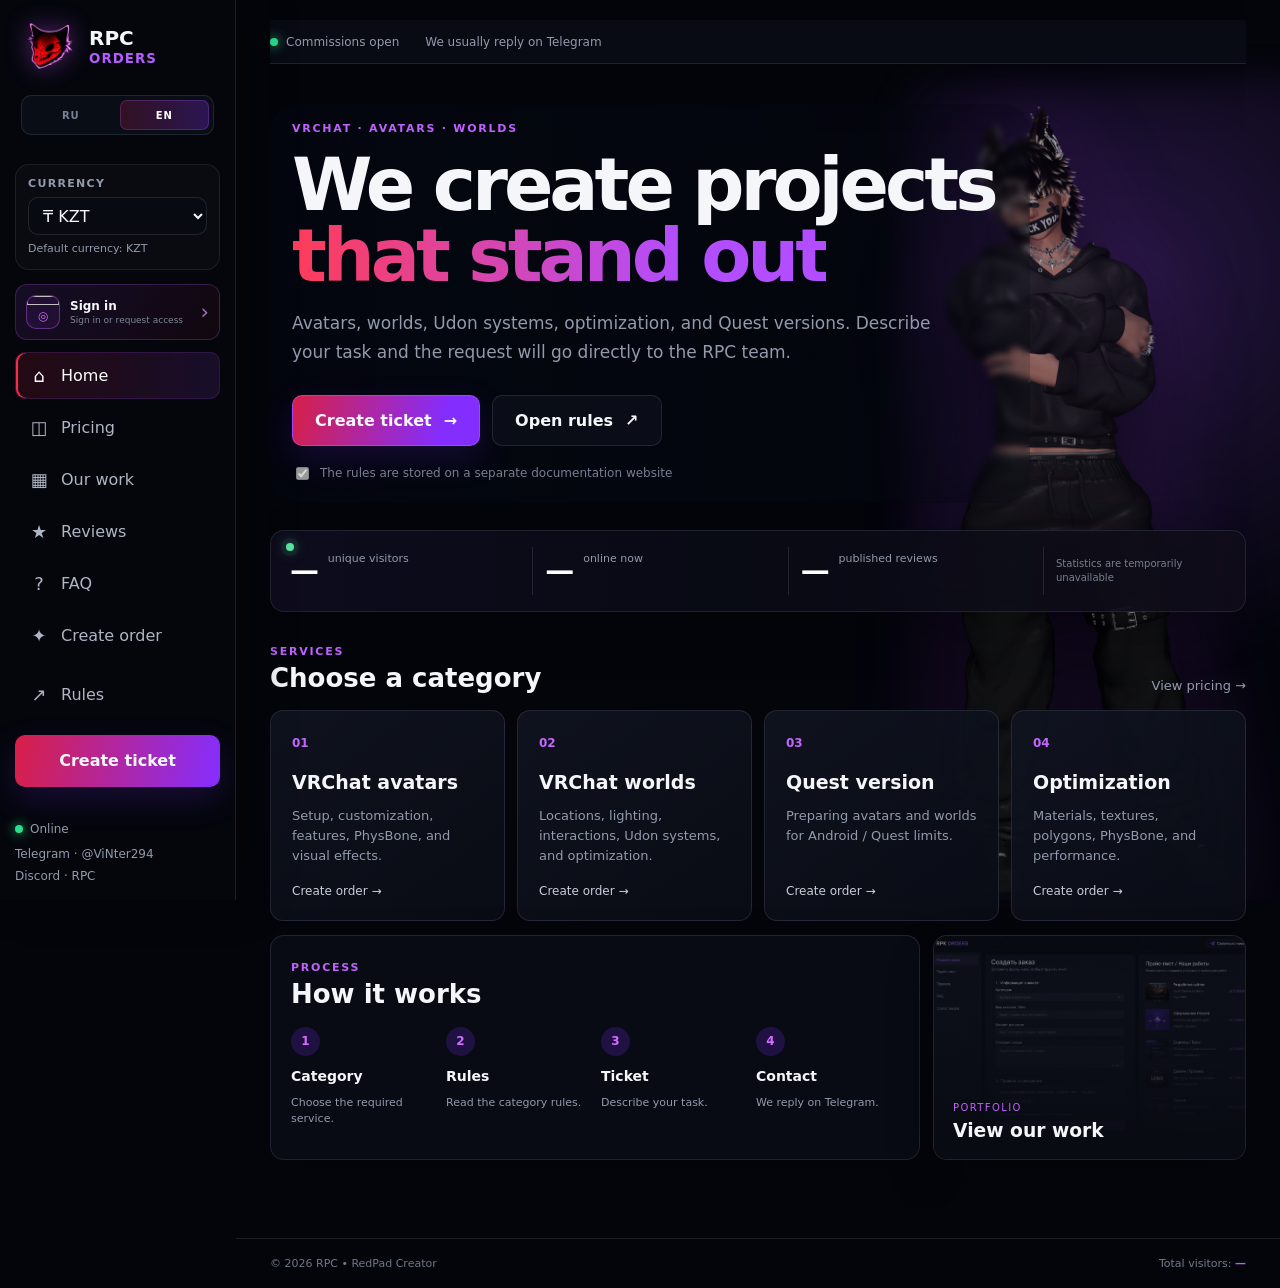
==== commit 9157f425: "Add files via upload" ====
--- a/index.html
+++ b/index.html
@@ -37,13 +37,13 @@
 <meta content="RPC • RedPad Creator — VRChat-проекты на заказ" name="twitter:image:alt"/>
 <script type="application/ld+json">{"@context":"https://schema.org","@graph":[{"@type":"Organization","@id":"https://rpc-order-website.onrender.com/#organization","name":"RPC • RedPad Creator","alternateName":"RPC","url":"https://rpc-order-website.onrender.com/","description":"Команда по созданию VRChat-аватаров, миров, Udon-систем, оптимизации и Quest-версий.","logo":{"@type":"ImageObject","@id":"https://rpc-order-website.onrender.com/#logo","url":"https://rpc-order-website.onrender.com/rpc-avatar.png","contentUrl":"https://rpc-order-website.onrender.com/rpc-avatar.png","width":1024,"height":1024},"image":{"@id":"https://rpc-order-website.onrender.com/#logo"},"sameAs":["https://t.me/ViNter294","https://discord.gg/25dXRyrw5a"]},{"@type":"WebSite","@id":"https://rpc-order-website.onrender.com/#website","url":"https://rpc-order-website.onrender.com/","name":"RPC • RedPad Creator","alternateName":"RPC Orders","publisher":{"@id":"https://rpc-order-website.onrender.com/#organization"},"inLanguage":["ru","en"]},{"@type":"ImageObject","@id":"https://rpc-order-website.onrender.com/#primaryimage","url":"https://rpc-order-website.onrender.com/og-image.png","contentUrl":"https://rpc-order-website.onrender.com/og-image.png","width":1200,"height":630},{"@type":"ItemList","@id":"https://rpc-order-website.onrender.com/#services","name":"Услуги RPC","itemListElement":[{"@type":"ListItem","position":1,"item":{"@type":"Service","name":"VRChat-аватары","provider":{"@id":"https://rpc-order-website.onrender.com/#organization"},"areaServed":"Worldwide"}},{"@type":"ListItem","position":2,"item":{"@type":"Service","name":"VRChat-миры","provider":{"@id":"https://rpc-order-website.onrender.com/#organization"},"areaServed":"Worldwide"}},{"@type":"ListItem","position":3,"item":{"@type":"Service","name":"Quest-портирование","provider":{"@id":"https://rpc-order-website.onrender.com/#organization"},"areaServed":"Worldwide"}},{"@type":"ListItem","position":4,"item":{"@type":"Service","name":"Оптимизация VRChat-проектов","provider":{"@id":"https://rpc-order-website.onrender.com/#organization"},"areaServed":"Worldwide"}}]}]}</script>
 <script id="rpc-page-schema" type="application/ld+json">{"@context":"https://schema.org","@type":"WebPage","@id":"https://rpc-order-website.onrender.com/#webpage","url":"https://rpc-order-website.onrender.com/","name":"RPC • RedPad Creator — VRChat-аватары и миры на заказ","description":"Заказ VRChat-аватаров и миров, Udon-систем, оптимизации и Quest-версий от команды RPC • RedPad Creator.","isPartOf":{"@id":"https://rpc-order-website.onrender.com/#website"},"about":{"@id":"https://rpc-order-website.onrender.com/#organization"},"primaryImageOfPage":{"@id":"https://rpc-order-website.onrender.com/#primaryimage"},"inLanguage":"ru"}</script>
-<link href="styles.css?v=14" rel="stylesheet"/>
+<link href="styles.css?v=16" rel="stylesheet"/>
 <script async defer src="https://challenges.cloudflare.com/turnstile/v0/api.js?render=explicit"></script>
 <script defer charset="utf-8" data-rpc-seo="v9" src="./seo.js?v=9"></script>
-<script defer src="app.js?v=14"></script>
+<script defer src="app.js?v=16"></script>
 <script defer src="https://cdn.jsdelivr.net/npm/@supabase/supabase-js@2"></script>
 <script defer src="auth-config.js?v=14"></script>
-<script defer src="auth.js?v=14"></script>
+<script defer src="auth.js?v=16"></script>
 </head>
 <body class="cinematic-site">
 <div class="rpc-global-bg" aria-hidden="true"></div>
@@ -64,7 +64,7 @@
 </div>
 <button class="account-entry sidebar-account" data-rpc-auth-open type="button" aria-label="Открыть аккаунт RPC">
 <span class="account-entry__avatar" aria-hidden="true"><img data-rpc-auth-mini-avatar hidden alt=""/><span data-rpc-auth-mini-fallback>◎</span></span>
-<span class="account-entry__copy"><b data-rpc-auth-label>Войти</b><small data-rpc-auth-subtitle>Регистрация по почте</small></span>
+<span class="account-entry__copy"><b data-rpc-auth-label>Войти</b><small data-rpc-auth-subtitle>Вход или заявка</small></span>
 <span class="account-entry__arrow" aria-hidden="true">›</span>
 </button>
 <nav class="nav">
@@ -323,14 +323,14 @@
 
     <div class="rpc-auth-config-warning" id="rpcAuthConfigWarning" hidden>
       <strong>AUTH SETUP</strong>
-      <p data-auth-i18n="setup">Регистрация не подключена. Укажите Supabase URL и Publishable Key в auth-config.js.</p>
+      <p data-auth-i18n="setup">Аккаунты не подключены. Укажите Supabase URL и Publishable Key в auth-config.js.</p>
     </div>
 
     <div id="rpcAuthLoggedOut">
       <div id="rpcAuthEmailStep">
-        <div class="rpc-auth-tabs" role="tablist" aria-label="Вход или регистрация">
+        <div class="rpc-auth-tabs" role="tablist" aria-label="Вход или заявка">
           <button class="active" data-rpc-auth-mode="login" role="tab" aria-selected="true" type="button" data-auth-i18n="loginTab">Вход</button>
-          <button data-rpc-auth-mode="register" role="tab" aria-selected="false" type="button" data-auth-i18n="registerTab">Регистрация</button>
+          <button data-rpc-auth-mode="register" role="tab" aria-selected="false" type="button" data-auth-i18n="registerTab">Заявка</button>
         </div>
         <p class="rpc-auth-intro" id="rpcAuthIntro">Введите почту от существующего аккаунта — мы отправим код для входа.</p>
         <form id="rpcAuthEmailForm" novalidate>
@@ -353,7 +353,7 @@
         <div class="rpc-auth-social-grid">
           <button class="rpc-auth-social rpc-auth-social--discord" data-rpc-social-login="discord" type="button"><span>◉</span><b>Discord</b></button>
         </div>
-        <p class="rpc-auth-mode-hint" id="rpcAuthModeHint">Нет аккаунта? Перейдите во вкладку «Регистрация».</p>
+        <p class="rpc-auth-mode-hint" id="rpcAuthModeHint">Нет аккаунта? Отправьте заявку во вкладке «Заявка».</p>
       </div>
 
       <div id="rpcAuthCodeStep" hidden>
--- a/styles.css
+++ b/styles.css
@@ -1056,3 +1056,49 @@
   .gallery-fullscreen{right:8px;bottom:8px}.review-media-head{align-items:flex-start;flex-direction:column}.review-media-preview{grid-template-columns:repeat(4,minmax(0,1fr))}
 }
 @media(max-width:430px){.review-media-preview{grid-template-columns:repeat(3,minmax(0,1fr))}}
+
+/* FIX 2026-08-27: unified Media Viewer must always show the complete image/video. */
+.gallery-stage{
+  display:flex;
+  align-items:center;
+  justify-content:center;
+  min-width:0;
+  min-height:0;
+  overflow:hidden;
+}
+.gallery-stage>.gallery-media{
+  flex:0 1 auto;
+  width:100%;
+  height:100%;
+  max-width:100%;
+  max-height:100%;
+  min-width:0;
+  min-height:0;
+  object-fit:contain!important;
+  object-position:center center!important;
+  margin:auto;
+}
+.gallery-stage>.gallery-media-image{
+  display:block;
+}
+.gallery-stage>.gallery-media-video{
+  display:block;
+  background:#000;
+}
+.gallery-stage>.gallery-media[hidden]{
+  display:none!important;
+}
+@media (min-width:761px){
+  .gallery-dialog{
+    width:min(96vw,1680px);
+    height:min(calc(100dvh - 32px),1050px);
+  }
+  .gallery-stage{
+    padding:14px 78px;
+  }
+}
+@media (max-width:760px){
+  .gallery-stage{
+    padding:8px 46px;
+  }
+}
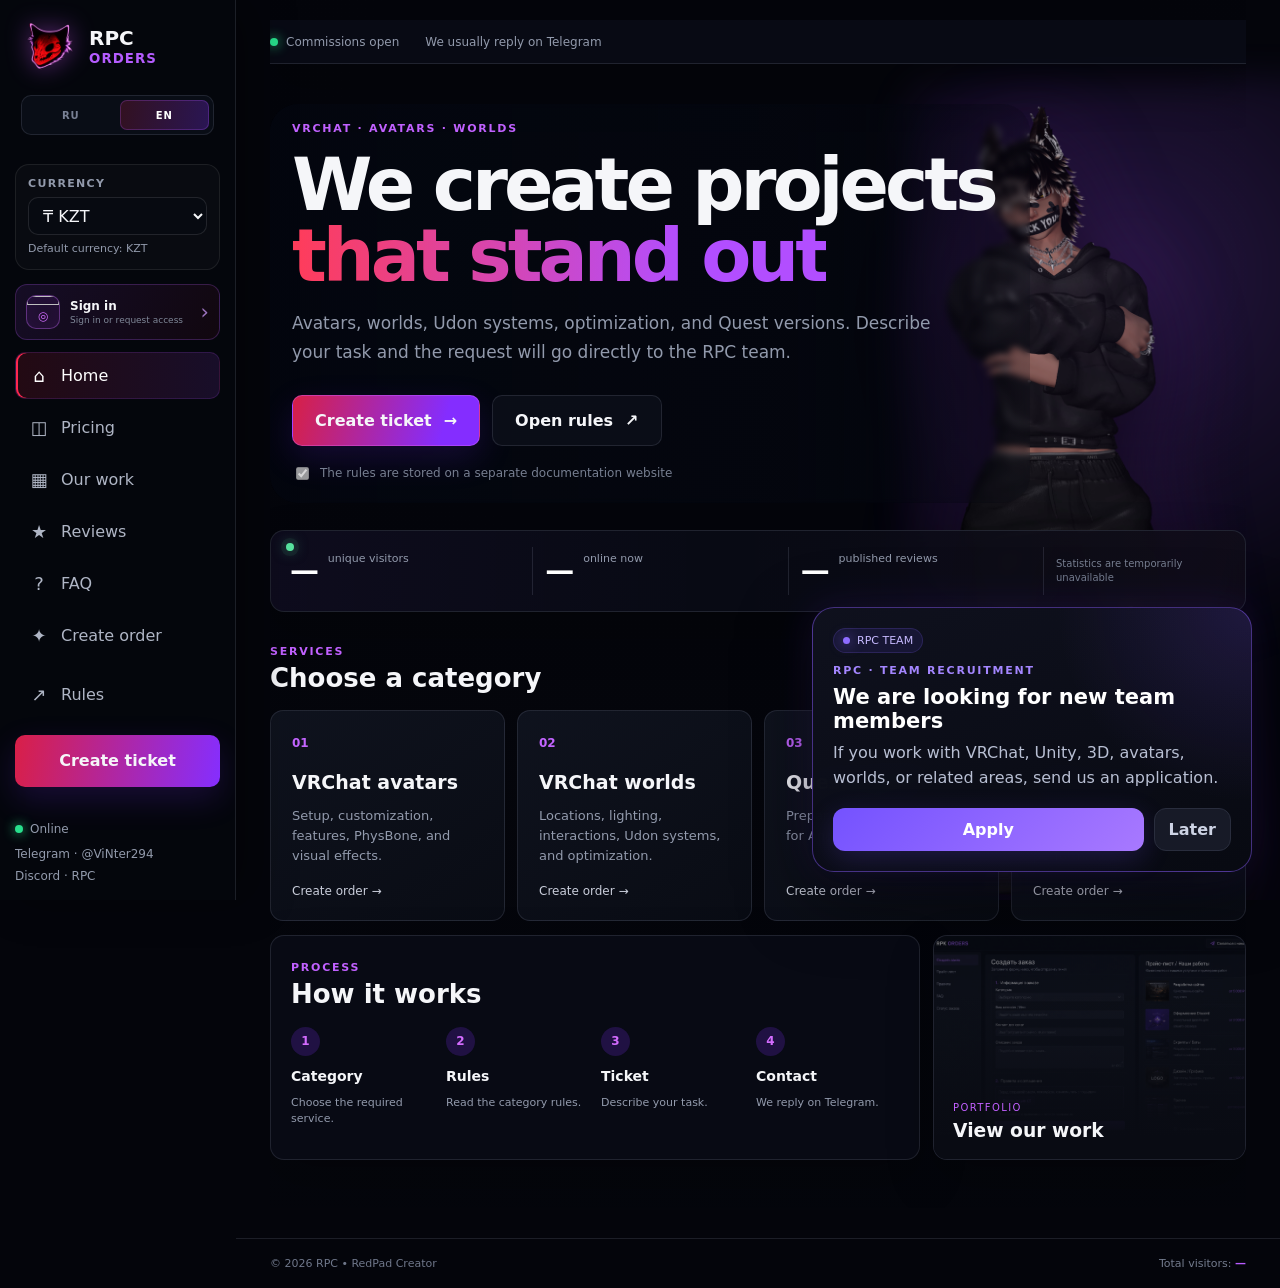
==== commit bafd4eec: "Add files via upload" ====
--- a/index.html
+++ b/index.html
@@ -44,6 +44,7 @@
 <script defer src="https://cdn.jsdelivr.net/npm/@supabase/supabase-js@2"></script>
 <script defer src="auth-config.js?v=14"></script>
 <script defer src="auth.js?v=16"></script>
+<script defer src="recruitment.js?v=2"></script>
 </head>
 <body class="cinematic-site">
 <div class="rpc-global-bg" aria-hidden="true"></div>
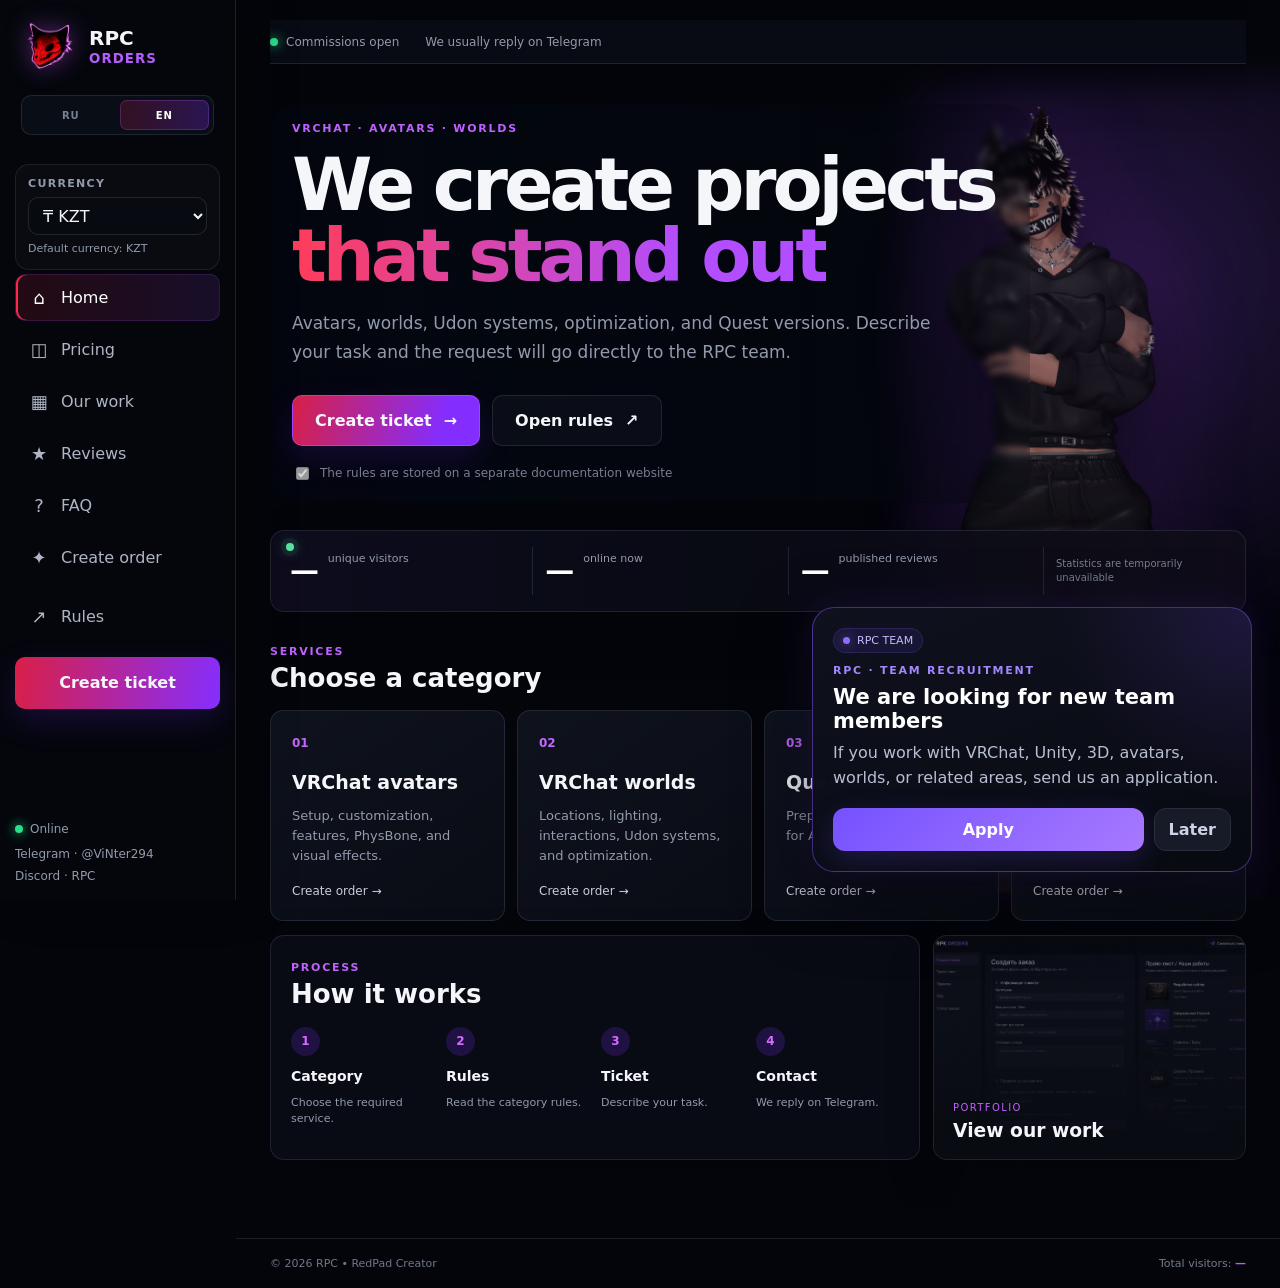
==== commit cdcf3470: "Add files via upload" ====
--- a/index.html
+++ b/index.html
@@ -1,4 +1,4 @@
-<!DOCTYPE html>
+﻿<!DOCTYPE html>
 
 <html data-scroll-behavior="smooth" lang="ru">
 <head>
@@ -43,7 +43,6 @@
 <script defer src="app.js?v=16"></script>
 <script defer src="https://cdn.jsdelivr.net/npm/@supabase/supabase-js@2"></script>
 <script defer src="auth-config.js?v=14"></script>
-<script defer src="auth.js?v=16"></script>
 <script defer src="recruitment.js?v=2"></script>
 </head>
 <body class="cinematic-site">
@@ -62,12 +61,7 @@
 <label for="currencySelectSide">Валюта</label>
 <select id="currencySelectSide" data-currency-select aria-label="Выбор валюты"><option value="KZT">₸ KZT</option><option value="RUB">₽ RUB</option><option value="USD">$ USD</option><option value="EUR">€ EUR</option><option value="GBP">£ GBP</option></select>
 <small data-currency-hint>Определяем страну…</small>
-</div>
-<button class="account-entry sidebar-account" data-rpc-auth-open type="button" aria-label="Открыть аккаунт RPC">
-<span class="account-entry__avatar" aria-hidden="true"><img data-rpc-auth-mini-avatar hidden alt=""/><span data-rpc-auth-mini-fallback>◎</span></span>
-<span class="account-entry__copy"><b data-rpc-auth-label>Войти</b><small data-rpc-auth-subtitle>Вход или заявка</small></span>
-<span class="account-entry__arrow" aria-hidden="true">›</span>
-</button>
+</div>
 <nav class="nav">
 <a class="nav-link active" data-route="home" href="#home"><span>⌂</span>Главная</a>
 <a class="nav-link" data-route="prices" href="#prices"><span>◫</span>Прайс-лист</a>
@@ -86,7 +80,7 @@
 </aside>
 <header class="mobile-header">
 <a class="mobile-brand" href="#home"><img alt="RPC" class="protected-image" draggable="false" src="rpc-avatar.png"/><b>RPC</b></a>
-<div class="mobile-controls"><button class="mobile-account-button" data-rpc-auth-open type="button" aria-label="Открыть аккаунт RPC"><span class="mobile-account-avatar" aria-hidden="true"><img data-rpc-auth-mini-avatar hidden alt=""/><span data-rpc-auth-mini-fallback>◎</span></span><b data-rpc-auth-label>Войти</b></button><div aria-label="Language" class="language-switch mobile-language"><button class="active" data-language="ru" type="button">RU</button><button data-language="en" type="button">EN</button></div><select class="mobile-currency-select" data-currency-select aria-label="Выбор валюты"><option value="KZT">KZT</option><option value="RUB">RUB</option><option value="USD">USD</option><option value="EUR">EUR</option><option value="GBP">GBP</option></select></div><button aria-expanded="false" aria-label="Открыть меню" id="menuButton" type="button">☰</button>
+<div class="mobile-controls"><div aria-label="Language" class="language-switch mobile-language"><button class="active" data-language="ru" type="button">RU</button><button data-language="en" type="button">EN</button></div><select class="mobile-currency-select" data-currency-select aria-label="Выбор валюты"><option value="KZT">KZT</option><option value="RUB">RUB</option><option value="USD">USD</option><option value="EUR">EUR</option><option value="GBP">GBP</option></select></div><button aria-expanded="false" aria-label="Открыть меню" id="menuButton" type="button">☰</button>
 </header>
 <main class="main">
 <section class="page active-page" data-page="home" id="home">
@@ -223,13 +217,7 @@
 </label>
 <label>Текст отзыва
             <textarea maxlength="1200" minlength="20" name="body" placeholder="Что заказывали и как прошла работа?" required=""></textarea>
-</label>
-<div class="review-media-upload">
-  <div class="review-media-head"><div><span>ФОТО К ОТЗЫВУ</span><p>До 5 изображений PNG, JPG или WEBP. До 8 МБ каждое.</p></div><label class="upload-button" for="reviewFiles">Выбрать фото</label></div>
-  <input accept="image/png,image/jpeg,image/webp,.png,.jpg,.jpeg,.webp" id="reviewFiles" multiple type="file"/>
-  <div class="review-media-preview" id="reviewMediaPreview"><span>Фотографии не выбраны</span></div>
-  <small id="reviewMediaHint">Для прикрепления фотографий требуется вход в аккаунт RPC.</small>
-</div>
+</label>
 <input aria-hidden="true" autocomplete="off" class="honeypot" name="website" tabindex="-1"/>
 <div class="security-check"><span class="security-label">ЗАЩИТА ОТ СПАМА</span><div class="turnstile-box" id="reviewTurnstile"></div><p class="security-status" id="reviewSecurityStatus">Загрузка проверки безопасности…</p></div><button class="button primary submit" disabled="" id="reviewSubmit" type="submit">Отправить отзыв →</button>
 <p aria-live="polite" class="form-status" id="reviewStatus"></p>
@@ -311,130 +299,7 @@
 </div>
 <div class="gallery-hint">Стрелки ← → · Esc — закрыть · свайп на телефоне</div>
 </div>
-</div>
-
-<div aria-hidden="true" aria-label="Аккаунт RPC" aria-modal="true" class="rpc-auth-modal" id="rpcAuthModal" role="dialog">
-  <div class="rpc-auth-backdrop" data-rpc-auth-close></div>
-  <div class="rpc-auth-dialog" id="rpcAuthDialog" tabindex="-1">
-    <button class="rpc-auth-close" data-auth-aria="close" data-rpc-auth-close type="button" aria-label="Закрыть">×</button>
-    <div class="rpc-auth-brand">
-      <img src="rpc-avatar.png" alt="" class="protected-image" draggable="false"/>
-      <div><span>RPC SECURE ID</span><h2 data-auth-i18n="title">Аккаунт RPC</h2></div>
-    </div>
-
-    <div class="rpc-auth-config-warning" id="rpcAuthConfigWarning" hidden>
-      <strong>AUTH SETUP</strong>
-      <p data-auth-i18n="setup">Аккаунты не подключены. Укажите Supabase URL и Publishable Key в auth-config.js.</p>
-    </div>
-
-    <div id="rpcAuthLoggedOut">
-      <div id="rpcAuthEmailStep">
-        <div class="rpc-auth-tabs" role="tablist" aria-label="Вход или заявка">
-          <button class="active" data-rpc-auth-mode="login" role="tab" aria-selected="true" type="button" data-auth-i18n="loginTab">Вход</button>
-          <button data-rpc-auth-mode="register" role="tab" aria-selected="false" type="button" data-auth-i18n="registerTab">Заявка</button>
-        </div>
-        <p class="rpc-auth-intro" id="rpcAuthIntro">Введите почту от существующего аккаунта — мы отправим код для входа.</p>
-        <form id="rpcAuthEmailForm" novalidate>
-          <label class="rpc-auth-label" id="rpcAuthNameField" hidden><span data-auth-i18n="name">Имя / никнейм</span>
-            <input id="rpcAuthName" maxlength="32" autocomplete="nickname" data-auth-placeholder="namePlaceholder" placeholder="Как к вам обращаться"/>
-          </label>
-          <label class="rpc-auth-label"><span data-auth-i18n="email">Электронная почта</span>
-            <input id="rpcAuthEmail" type="email" inputmode="email" autocomplete="email" required data-auth-placeholder="emailPlaceholder" placeholder="name@example.com"/>
-          </label>
-          <label class="rpc-auth-remember">
-            <input id="rpcAuthRemember" type="checkbox" checked/>
-            <span class="rpc-auth-check" aria-hidden="true">✓</span>
-            <span data-auth-i18n="remember">Оставаться в аккаунте на этом устройстве</span>
-          </label>
-          <button class="button primary rpc-auth-primary" id="rpcAuthSendCode" type="submit">Получить код для входа</button>
-          <p class="rpc-auth-status" id="rpcAuthEmailStatus" aria-live="polite"></p>
-        </form>
-
-        <div class="rpc-auth-divider"><span id="rpcAuthSocialTitle">Или войдите через</span></div>
-        <div class="rpc-auth-social-grid">
-          <button class="rpc-auth-social rpc-auth-social--discord" data-rpc-social-login="discord" type="button"><span>◉</span><b>Discord</b></button>
-        </div>
-        <p class="rpc-auth-mode-hint" id="rpcAuthModeHint">Нет аккаунта? Отправьте заявку во вкладке «Заявка».</p>
-      </div>
-
-      <div id="rpcAuthCodeStep" hidden>
-        <div class="rpc-auth-code-head">
-          <span id="rpcAuthCodeTitle">Код для входа</span>
-          <p><span data-auth-i18n="codeIntro">Код отправлен на</span> <strong id="rpcAuthCodeEmail"></strong></p>
-        </div>
-        <form id="rpcAuthCodeForm" novalidate>
-          <div class="rpc-auth-otp" aria-label="Шестизначный код">
-            <input data-rpc-otp inputmode="numeric" autocomplete="one-time-code" maxlength="1" pattern="[0-9]" aria-label="Цифра 1"/>
-            <input data-rpc-otp inputmode="numeric" maxlength="1" pattern="[0-9]" aria-label="Цифра 2"/>
-            <input data-rpc-otp inputmode="numeric" maxlength="1" pattern="[0-9]" aria-label="Цифра 3"/>
-            <input data-rpc-otp inputmode="numeric" maxlength="1" pattern="[0-9]" aria-label="Цифра 4"/>
-            <input data-rpc-otp inputmode="numeric" maxlength="1" pattern="[0-9]" aria-label="Цифра 5"/>
-            <input data-rpc-otp inputmode="numeric" maxlength="1" pattern="[0-9]" aria-label="Цифра 6"/>
-          </div>
-          <button class="button primary rpc-auth-primary" id="rpcAuthVerifyCode" type="submit">Подтвердить и войти</button>
-          <div class="rpc-auth-secondary-actions">
-            <button id="rpcAuthBack" type="button" data-auth-i18n="back">Назад</button>
-            <button id="rpcAuthResend" type="button" data-auth-i18n="resend">Отправить код ещё раз</button>
-          </div>
-          <p class="rpc-auth-status" id="rpcAuthCodeStatus" aria-live="polite"></p>
-        </form>
-      </div>
-    </div>
-
-    <div id="rpcAuthLoggedIn" hidden>
-      <div class="rpc-cabinet-heading">
-        <div><span data-auth-i18n="profileTitle">Личный кабинет</span><p data-auth-i18n="profileSubtitle">Настройте имя, аватар и способы входа.</p></div>
-      </div>
-
-      <div class="rpc-auth-profile rpc-auth-profile--cabinet">
-        <div class="rpc-auth-profile-avatar">
-          <img id="rpcAuthAvatarImage" alt="Аватар пользователя" hidden/>
-          <span id="rpcAuthInitials">RP</span>
-        </div>
-        <div class="rpc-auth-profile-main"><span data-auth-i18n="verified">Подтверждённый аккаунт</span><h3 id="rpcAuthAccountName">RPC User</h3><p id="rpcAuthAccountEmail"></p></div>
-      </div>
-
-      <div class="rpc-auth-avatar-actions">
-        <input id="rpcAuthAvatarInput" type="file" accept="image/png,image/jpeg,image/webp" hidden/>
-        <button class="button ghost" id="rpcAuthAvatarChoose" type="button" data-auth-i18n="chooseAvatar">Загрузить аватар</button>
-        <button class="rpc-auth-danger-link" id="rpcAuthAvatarRemove" type="button" data-auth-i18n="removeAvatar" hidden>Удалить</button>
-        <small data-auth-i18n="avatarHelp">PNG, JPG или WEBP до 2 МБ.</small>
-      </div>
-
-      <form class="rpc-auth-profile-form" id="rpcAuthProfileForm">
-        <label class="rpc-auth-label"><span data-auth-i18n="nickname">Никнейм</span>
-          <input id="rpcAuthProfileName" maxlength="32" autocomplete="nickname" data-auth-placeholder="namePlaceholder" placeholder="Как к вам обращаться" required/>
-        </label>
-        <button class="button primary rpc-auth-primary" id="rpcAuthProfileSave" type="submit" data-auth-i18n="saveNickname">Сохранить никнейм</button>
-      </form>
-
-      <div class="rpc-auth-account-meta">
-        <div><span data-auth-i18n="accountId">ID аккаунта</span><code id="rpcAuthAccountId">—</code></div>
-        <div><span data-auth-i18n="createdAt">Создан</span><strong id="rpcAuthAccountCreated">—</strong></div>
-      </div>
-
-      <section class="rpc-auth-providers" aria-label="Способы входа">
-        <div class="rpc-auth-section-title"><div><h3 data-auth-i18n="linkedAccounts">Способы входа</h3><p data-auth-i18n="linkedAccountsHint">После привязки можно входить через Discord.</p></div></div>
-        <div class="rpc-auth-provider-row connected" data-rpc-provider-row="email">
-          <span class="rpc-auth-provider-icon">@</span><div><b data-auth-i18n="emailProvider">Почта</b><small data-rpc-provider-status data-auth-i18n="connected">Привязан</small></div><span class="rpc-auth-provider-check">✓</span>
-        </div>
-        <div class="rpc-auth-provider-row" data-rpc-provider-row="discord">
-          <span class="rpc-auth-provider-icon">◉</span><div><b>Discord</b><small data-rpc-provider-status data-auth-i18n="connect">Привязать</small></div><button data-rpc-link-provider="discord" type="button" data-auth-i18n="connect">Привязать</button>
-        </div>
-      </section>
-
-      <div class="rpc-auth-session-card">
-        <i aria-hidden="true"></i>
-        <div><strong data-auth-i18n="accountSince">Аккаунт сохранён в RPC</strong><small data-auth-i18n="accountSubtitle">Аккаунт подтверждён</small></div>
-      </div>
-      <button class="button ghost rpc-auth-logout" id="rpcAuthLogout" type="button" data-auth-i18n="logout">Выйти из аккаунта</button>
-      <p class="rpc-auth-status" id="rpcAuthAccountStatus" aria-live="polite"></p>
-    </div>
-
-    <div class="rpc-auth-security-note"><span>◆</span> SUPABASE AUTH · OTP · OAUTH · STORAGE</div>
-  </div>
-</div>
-
+</div>
 <footer><span>© <span id="year"></span> RPC • RedPad Creator</span><span class="footer-live">Всего посетителей: <b id="footerVisitors">—</b></span></footer>
 </body>
-</html>+</html>
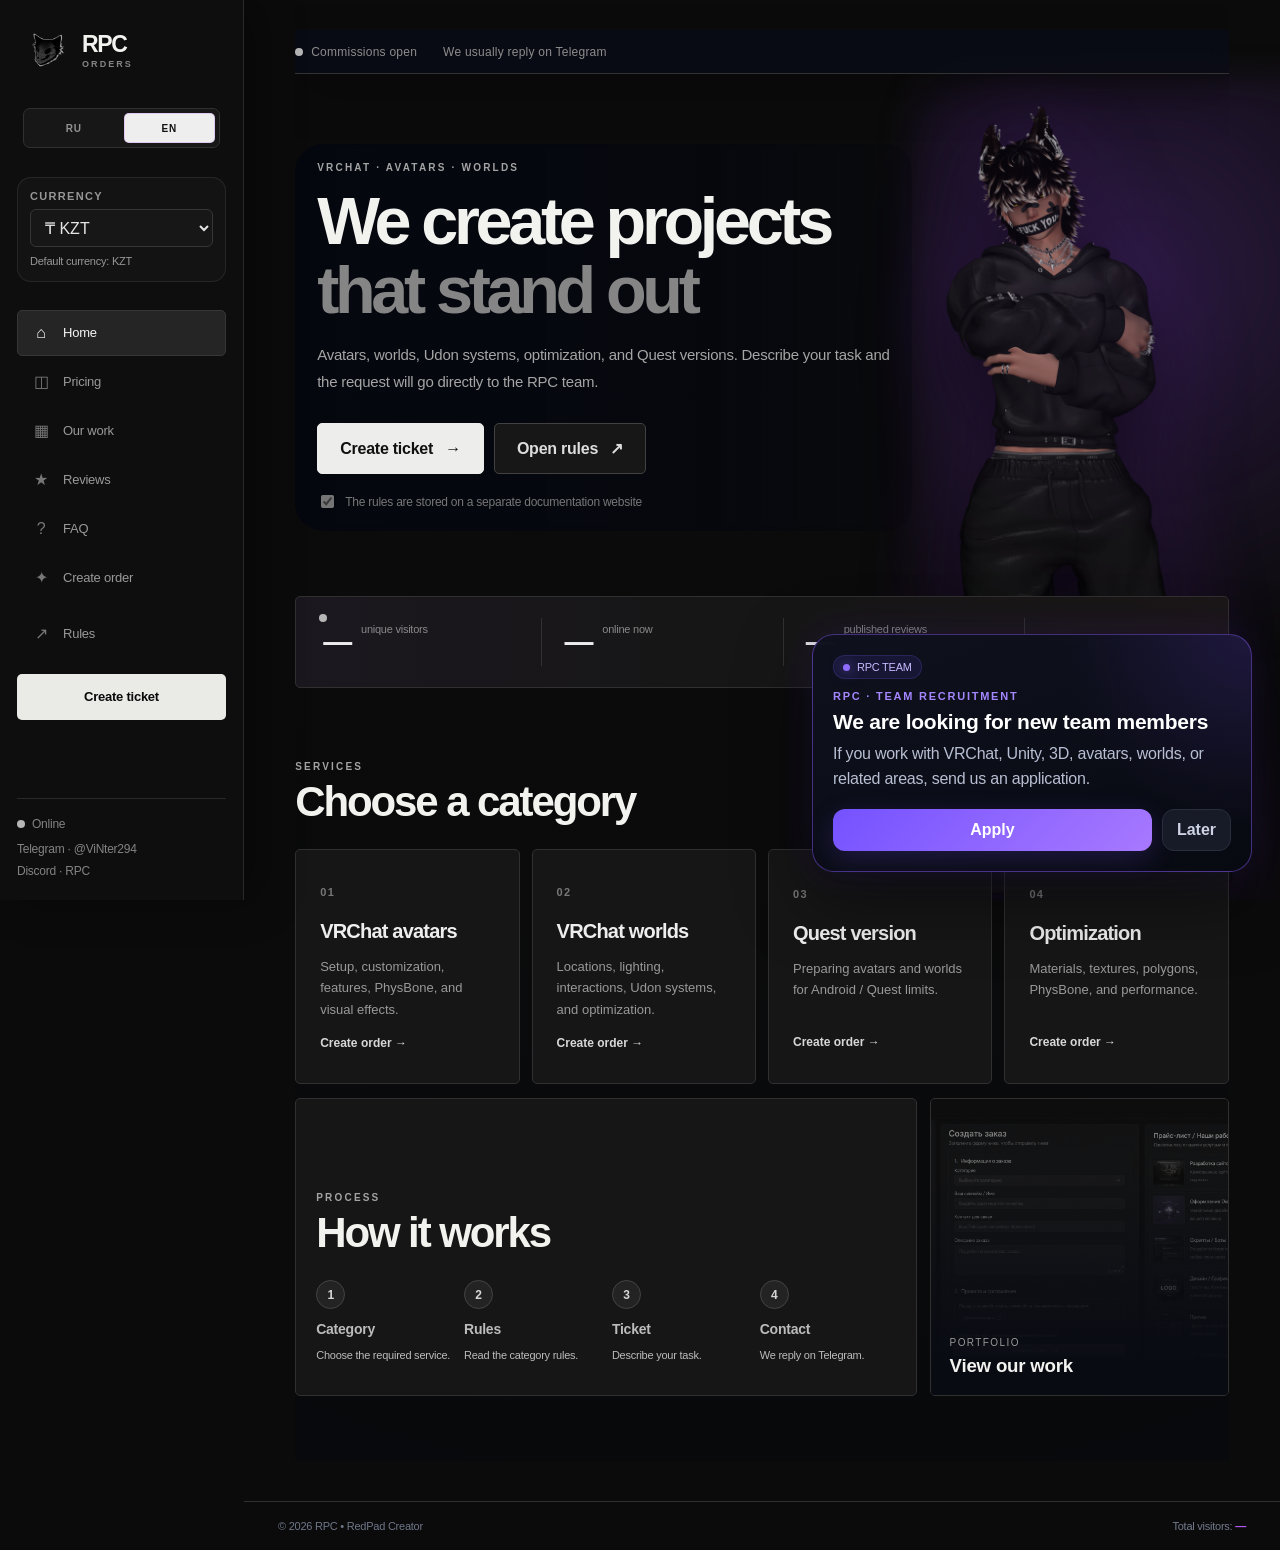
==== commit a62ced18: "style: load new design without changing app scripts" ====
--- a/index.html
+++ b/index.html
@@ -38,6 +38,7 @@
 <script type="application/ld+json">{"@context":"https://schema.org","@graph":[{"@type":"Organization","@id":"https://rpc-order-website.onrender.com/#organization","name":"RPC • RedPad Creator","alternateName":"RPC","url":"https://rpc-order-website.onrender.com/","description":"Команда по созданию VRChat-аватаров, миров, Udon-систем, оптимизации и Quest-версий.","logo":{"@type":"ImageObject","@id":"https://rpc-order-website.onrender.com/#logo","url":"https://rpc-order-website.onrender.com/rpc-avatar.png","contentUrl":"https://rpc-order-website.onrender.com/rpc-avatar.png","width":1024,"height":1024},"image":{"@id":"https://rpc-order-website.onrender.com/#logo"},"sameAs":["https://t.me/ViNter294","https://discord.gg/25dXRyrw5a"]},{"@type":"WebSite","@id":"https://rpc-order-website.onrender.com/#website","url":"https://rpc-order-website.onrender.com/","name":"RPC • RedPad Creator","alternateName":"RPC Orders","publisher":{"@id":"https://rpc-order-website.onrender.com/#organization"},"inLanguage":["ru","en"]},{"@type":"ImageObject","@id":"https://rpc-order-website.onrender.com/#primaryimage","url":"https://rpc-order-website.onrender.com/og-image.png","contentUrl":"https://rpc-order-website.onrender.com/og-image.png","width":1200,"height":630},{"@type":"ItemList","@id":"https://rpc-order-website.onrender.com/#services","name":"Услуги RPC","itemListElement":[{"@type":"ListItem","position":1,"item":{"@type":"Service","name":"VRChat-аватары","provider":{"@id":"https://rpc-order-website.onrender.com/#organization"},"areaServed":"Worldwide"}},{"@type":"ListItem","position":2,"item":{"@type":"Service","name":"VRChat-миры","provider":{"@id":"https://rpc-order-website.onrender.com/#organization"},"areaServed":"Worldwide"}},{"@type":"ListItem","position":3,"item":{"@type":"Service","name":"Quest-портирование","provider":{"@id":"https://rpc-order-website.onrender.com/#organization"},"areaServed":"Worldwide"}},{"@type":"ListItem","position":4,"item":{"@type":"Service","name":"Оптимизация VRChat-проектов","provider":{"@id":"https://rpc-order-website.onrender.com/#organization"},"areaServed":"Worldwide"}}]}]}</script>
 <script id="rpc-page-schema" type="application/ld+json">{"@context":"https://schema.org","@type":"WebPage","@id":"https://rpc-order-website.onrender.com/#webpage","url":"https://rpc-order-website.onrender.com/","name":"RPC • RedPad Creator — VRChat-аватары и миры на заказ","description":"Заказ VRChat-аватаров и миров, Udon-систем, оптимизации и Quest-версий от команды RPC • RedPad Creator.","isPartOf":{"@id":"https://rpc-order-website.onrender.com/#website"},"about":{"@id":"https://rpc-order-website.onrender.com/#organization"},"primaryImageOfPage":{"@id":"https://rpc-order-website.onrender.com/#primaryimage"},"inLanguage":"ru"}</script>
 <link href="styles.css?v=16" rel="stylesheet"/>
+<link href="redesign.css?v=1" rel="stylesheet"/>
 <script async defer src="https://challenges.cloudflare.com/turnstile/v0/api.js?render=explicit"></script>
 <script defer charset="utf-8" data-rpc-seo="v9" src="./seo.js?v=9"></script>
 <script defer src="app.js?v=16"></script>
--- a/redesign.css
+++ b/redesign.css
@@ -0,0 +1,85 @@
+/* RPC / MONO — complete visual refresh, keeps existing functionality intact */
+:root{--bg:#0b0b0b!important;--bg2:#101010!important;--panel:#171717!important;--panel2:#191919!important;--line:#303030!important;--text:#f2f2ef!important;--muted:#979797!important;--purple:#e9e9e7!important;--purple2:#d2d2d2!important;--red:#ededeb!important;--green:#b5b5b5!important;--sidebar:244px!important;color-scheme:dark}
+html,body{background:#0b0b0b!important;color:#f2f2ef!important}
+body{font-family:Inter,"Segoe UI",Arial,sans-serif;letter-spacing:-.015em}
+body::before,body::after,.ambient,.grid,.rpc-global-bg,.rpc-global-overlay,#decorativeCharacterSystem,.avatar-stage,.logo-glow{display:none!important}
+*:focus-visible{outline:2px solid #eee!important;outline-offset:3px}
+::selection{background:#fafafa;color:#111}
+.sidebar{background:#0e0e0e!important;border-right:1px solid #292929!important;backdrop-filter:none!important;padding:29px 17px 22px!important}
+.brand{padding:0 10px 37px!important;gap:13px}
+.brand-logo{width:42px!important;height:42px!important;filter:grayscale(1)!important}
+.brand b{font-size:23px!important;font-weight:800!important;letter-spacing:-.06em}
+.brand small{color:#858585!important;letter-spacing:.23em!important;font-size:9px!important;font-weight:600!important}
+.language-switch{background:#171717!important;border:1px solid #303030!important;border-radius:7px!important}
+.language-switch button{color:#929292!important}
+.language-switch button.active{background:#eee!important;color:#131313!important;border-radius:5px!important}
+.currency-control select,.mobile-currency-select{background:#171717!important;color:#e6e6e6!important;border:1px solid #363636!important;border-radius:6px!important}
+.nav{gap:3px!important;margin-top:24px}
+.nav-link{min-height:46px!important;color:#999!important;border:1px solid transparent!important;border-radius:5px!important;transition:background .15s,color .15s!important;font-size:13px!important;font-weight:500!important}
+.nav-link span{font-size:16px!important;color:#777}
+.nav-link:hover{transform:none!important;background:#202020!important;color:#fafafa!important}
+.nav-link.active{background:#252525!important;color:#f6f6f6!important;box-shadow:none!important;border-color:#363636!important}
+.nav-link.active span{color:#fff}
+.sidebar-cta{background:#eaeae7!important;color:#0a0a0a!important;border-radius:5px!important;box-shadow:none!important;font-size:13px!important;min-height:46px!important}
+.sidebar-cta:hover{transform:none!important;background:#fff!important}
+.side-bottom{border-top:1px solid #282828;padding-top:18px!important;color:#838383!important}
+.side-bottom i,.top-status i,.stats-pulse{background:#b6b6b6!important;box-shadow:none!important}
+.main{padding:0 clamp(20px,4vw,66px) 40px!important}
+.page{max-width:1260px!important;padding:30px 0 65px!important;animation:none!important}
+.top-status{border-color:#333!important;color:#8d8d8d!important;letter-spacing:.02em!important}
+.hero{min-height:520px!important;grid-template-columns:minmax(0,1.25fr) minmax(210px,.55fr)!important;gap:45px!important;padding:65px 0 58px!important}
+.eyebrow,.page-intro>span,.section-title span,.order-side .panel>span{color:#a4a4a4!important;letter-spacing:.22em!important;font-size:10px!important}
+.hero h1{font-size:clamp(44px,5.2vw,83px)!important;line-height:1.04!important;letter-spacing:-.065em!important;font-weight:760!important;max-width:880px!important}
+.hero h1 em{background:none!important;-webkit-text-fill-color:#858585!important;color:#858585!important}
+.hero p,.page-intro p{color:#a5a5a5!important;font-size:15px!important;line-height:1.8!important;max-width:580px!important}
+.hero-art{background:#161616!important;border:1px solid #343434!important;border-radius:3px!important;box-shadow:none!important;overflow:hidden}
+.hero-art:before,.hero-art:after{display:none!important}
+.hero-logo{filter:grayscale(1) contrast(1.08)!important;max-width:76%!important}
+.hero-actions{gap:10px!important}
+.button,.price-card button,.order-submit,.submit-review,.faq-item button{border-radius:5px!important;box-shadow:none!important;transform:none!important;transition:background .2s,border-color .2s!important}
+.button.primary,.primary,.price-card button,.order-submit{background:#ededeb!important;border:1px solid #ededeb!important;color:#111!important;background-image:none!important}
+.button.primary:hover,.primary:hover,.price-card button:hover{background:#fff!important;color:#090909!important}
+.button.ghost,.ghost{background:#171717!important;color:#ddd!important;border:1px solid #414141!important}
+.button.ghost:hover{background:#232323!important}
+.mini-agreement{color:#777!important}
+.panel,.site-stats,.process,.preview,.service-card,.price-card,.work-card,.review-card,.faq-item,.order-side .panel,.order-form,.review-form,.reviews-toolbar{background:#161616!important;background-image:none!important;border:1px solid #303030!important;border-radius:5px!important;box-shadow:none!important;backdrop-filter:none!important}
+.site-stats{padding:21px 27px!important;gap:22px!important}
+.site-stats strong{color:#ececec!important}
+.site-stats small,.site-stats p{color:#898989!important}
+.section-title{margin-top:68px!important;margin-bottom:23px!important}
+.section-title h2{font-size:clamp(26px,3.3vw,42px)!important;font-weight:680!important;letter-spacing:-.05em!important}
+.section-title a{color:#aaa!important}
+.service-grid,.price-grid,.works-grid{gap:12px!important}
+.service-card{min-height:235px!important;text-align:left!important;padding:24px!important;position:relative!important}
+.service-card b{color:#777!important;font-size:11px!important;letter-spacing:.12em!important}
+.service-card h3{font-size:20px!important;font-weight:650!important;letter-spacing:-.04em!important;color:#eee!important}
+.service-card p,.price-card li,.work-card p{color:#999!important;line-height:1.65!important}
+.service-card span{color:#d8d8d8!important;font-weight:600!important}
+.service-card:hover,.work-card:hover,.price-card:hover{transform:none!important;border-color:#747474!important;background:#1e1e1e!important;box-shadow:none!important}
+.steps b{color:#d6d6d6!important;background:#232323!important;border:1px solid #444!important;box-shadow:none!important}
+.steps h3,.steps p{color:#bcbcbc!important}
+.preview{overflow:hidden!important}
+.preview img{filter:grayscale(.8) contrast(1.04)!important}
+.page-intro{padding:32px 0 36px!important}
+.page-intro h1{font-size:clamp(48px,6vw,86px)!important;line-height:1.06!important;letter-spacing:-.065em!important}
+.price-card{padding:25px!important}
+.price-card.accent{border-color:#6b6b6b!important;box-shadow:none!important}
+.price-card div>span{color:#eee!important}
+.price-card b,.work-card b,.preview span{color:#999!important}
+.price-card h2,.work-card h2{color:#f2f2f2!important;letter-spacing:-.04em!important}
+.price-card ul li::marker{color:#777!important}
+.price-note,.rate-attribution,.portfolio-status{color:#898989!important}
+.work-card{overflow:hidden!important}
+.work-card img{filter:saturate(.45)!important;transition:filter .2s!important}
+.work-card:hover img{filter:saturate(.85)!important}
+.gallery-badge{background:#111!important;color:#eaeaea!important;border:1px solid #444!important}
+.review-card,.faq-item{border-color:#333!important}
+input:not([type=checkbox]):not([type=radio]),textarea,select{background:#111!important;color:#eee!important;border-color:#383838!important;box-shadow:none!important;border-radius:5px!important}
+input:focus,textarea:focus,select:focus{border-color:#999!important;box-shadow:none!important}
+.reveal,.reveal.delay-1{opacity:1!important;transform:none!important;animation:none!important}
+[class*=glow],[class*=ambient]{box-shadow:none!important}
+.site-stats,.home-bottom{position:relative}
+@media(max-width:1050px){.hero{grid-template-columns:minmax(0,1fr) 210px!important;gap:25px!important}.service-card{padding:18px!important}.hero h1{font-size:clamp(42px,5vw,68px)!important}}
+@media(max-width:760px){:root{--sidebar:0px!important}.sidebar{display:none!important}.mobile-header{background:#0e0e0e!important;border-bottom:1px solid #333!important;backdrop-filter:none!important}.mobile-brand img{filter:grayscale(1)!important}.main{margin-left:0!important;padding:0 18px 24px!important}.page{padding:12px 0 50px!important}.hero{min-height:0!important;grid-template-columns:1fr!important;padding:46px 0 35px!important}.hero-art{display:none!important}.hero h1{font-size:clamp(43px,10vw,68px)!important}.site-stats{padding:16px!important}.service-grid{grid-template-columns:repeat(2,minmax(0,1fr))!important}.service-card{min-height:195px!important}.section-title{margin-top:43px!important}.page-intro h1{font-size:clamp(45px,11vw,70px)!important}}
+@media(max-width:450px){.service-grid{grid-template-columns:1fr!important}.service-card{min-height:155px!important}.hero p{font-size:14px!important}.site-stats{gap:10px!important}.hero-actions .button{width:100%!important}.section-title{align-items:flex-start!important;gap:10px!important}}
+@media(prefers-reduced-motion:reduce){*,*:before,*:after{animation-duration:.01ms!important;transition-duration:.01ms!important;scroll-behavior:auto!important}}
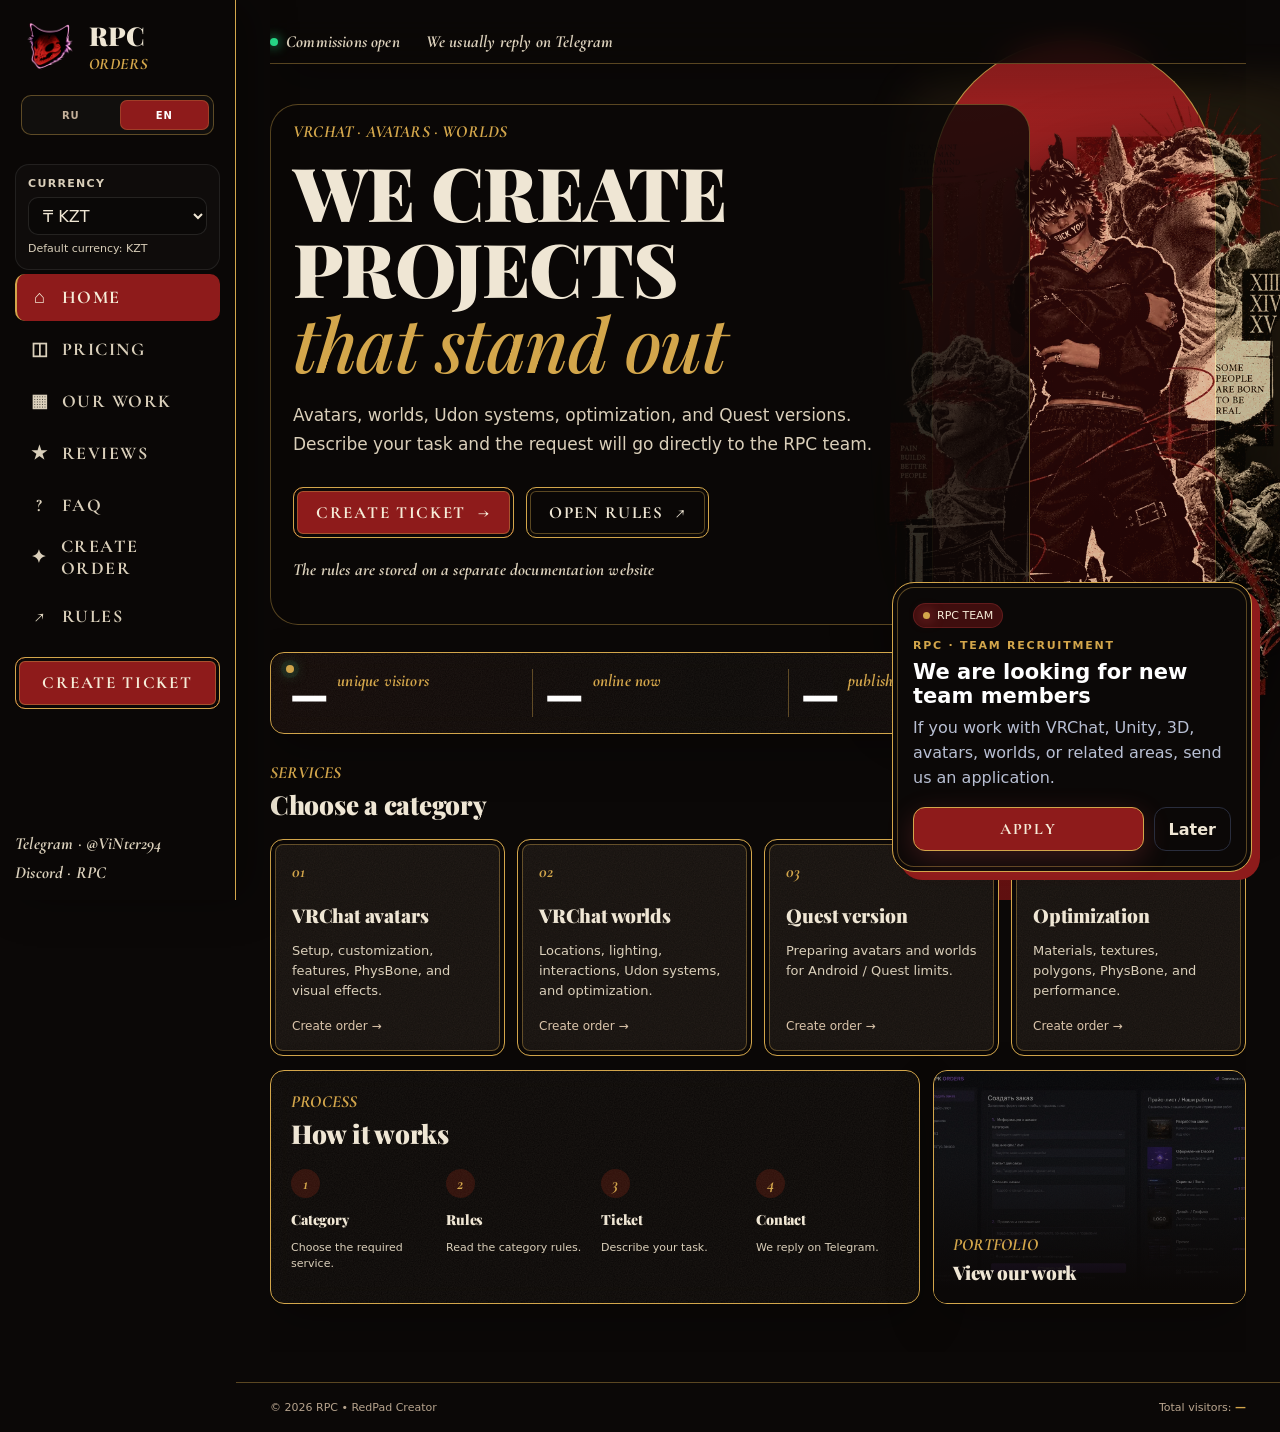
==== commit 1eb36b1c: "Add files via upload" ====
--- a/index.html
+++ b/index.html
@@ -1,10 +1,10 @@
-﻿<!DOCTYPE html>
+<!DOCTYPE html>
 
 <html data-scroll-behavior="smooth" lang="ru">
 <head>
 <meta charset="utf-8"/>
 <meta content="width=device-width,initial-scale=1" name="viewport"/>
-<meta content="#070910" name="theme-color"/>
+<meta content="#0b0807" name="theme-color"/>
 <meta content="RPC • RedPad Creator — заказы VRChat-аватаров, миров, оптимизации и Quest-версий." name="description"/>
 <meta content="index, follow, max-image-preview:large, max-snippet:-1, max-video-preview:-1" name="robots"/>
 <meta content="index, follow, max-image-preview:large" name="googlebot"/>
@@ -35,24 +35,23 @@
 <meta content="Заказ VRChat-аватаров и миров, Udon-систем, оптимизации и Quest-версий." name="twitter:description"/>
 <meta content="https://rpc-order-website.onrender.com/og-image.png" name="twitter:image"/>
 <meta content="RPC • RedPad Creator — VRChat-проекты на заказ" name="twitter:image:alt"/>
-<script type="application/ld+json">{"@context":"https://schema.org","@graph":[{"@type":"Organization","@id":"https://rpc-order-website.onrender.com/#organization","name":"RPC • RedPad Creator","alternateName":"RPC","url":"https://rpc-order-website.onrender.com/","description":"Команда по созданию VRChat-аватаров, миров, Udon-систем, оптимизации и Quest-версий.","logo":{"@type":"ImageObject","@id":"https://rpc-order-website.onrender.com/#logo","url":"https://rpc-order-website.onrender.com/rpc-avatar.png","contentUrl":"https://rpc-order-website.onrender.com/rpc-avatar.png","width":1024,"height":1024},"image":{"@id":"https://rpc-order-website.onrender.com/#logo"},"sameAs":["https://t.me/ViNter294","https://discord.gg/25dXRyrw5a"]},{"@type":"WebSite","@id":"https://rpc-order-website.onrender.com/#website","url":"https://rpc-order-website.onrender.com/","name":"RPC • RedPad Creator","alternateName":"RPC Orders","publisher":{"@id":"https://rpc-order-website.onrender.com/#organization"},"inLanguage":["ru","en"]},{"@type":"ImageObject","@id":"https://rpc-order-website.onrender.com/#primaryimage","url":"https://rpc-order-website.onrender.com/og-image.png","contentUrl":"https://rpc-order-website.onrender.com/og-image.png","width":1200,"height":630},{"@type":"ItemList","@id":"https://rpc-order-website.onrender.com/#services","name":"Услуги RPC","itemListElement":[{"@type":"ListItem","position":1,"item":{"@type":"Service","name":"VRChat-аватары","provider":{"@id":"https://rpc-order-website.onrender.com/#organization"},"areaServed":"Worldwide"}},{"@type":"ListItem","position":2,"item":{"@type":"Service","name":"VRChat-миры","provider":{"@id":"https://rpc-order-website.onrender.com/#organization"},"areaServed":"Worldwide"}},{"@type":"ListItem","position":3,"item":{"@type":"Service","name":"Quest-портирование","provider":{"@id":"https://rpc-order-website.onrender.com/#organization"},"areaServed":"Worldwide"}},{"@type":"ListItem","position":4,"item":{"@type":"Service","name":"Оптимизация VRChat-проектов","provider":{"@id":"https://rpc-order-website.onrender.com/#organization"},"areaServed":"Worldwide"}}]}]}</script>
+<script type="application/ld+json">{"@context":"https://schema.org","@graph":[{"@type":"Organization","@id":"https://rpc-order-website.onrender.com/#organization","name":"RPC • RedPad Creator","alternateName":"RPC","url":"https://rpc-order-website.onrender.com/","description":"Команда по созданию VRChat-аватаров, миров, Udon-систем, оптимизации и Quest-версий.","logo":{"@type":"ImageObject","@id":"https://rpc-order-website.onrender.com/#logo","url":"https://rpc-order-website.onrender.com/rpc-avatar.png","contentUrl":"https://rpc-order-website.onrender.com/rpc-avatar.png","width":512,"height":512},"image":{"@id":"https://rpc-order-website.onrender.com/#logo"},"sameAs":["https://t.me/ViNter294","https://discord.gg/25dXRyrw5a"]},{"@type":"WebSite","@id":"https://rpc-order-website.onrender.com/#website","url":"https://rpc-order-website.onrender.com/","name":"RPC • RedPad Creator","alternateName":"RPC Orders","publisher":{"@id":"https://rpc-order-website.onrender.com/#organization"},"inLanguage":["ru","en"]},{"@type":"ImageObject","@id":"https://rpc-order-website.onrender.com/#primaryimage","url":"https://rpc-order-website.onrender.com/og-image.png","contentUrl":"https://rpc-order-website.onrender.com/og-image.png","width":1200,"height":630},{"@type":"ItemList","@id":"https://rpc-order-website.onrender.com/#services","name":"Услуги RPC","itemListElement":[{"@type":"ListItem","position":1,"item":{"@type":"Service","name":"VRChat-аватары","provider":{"@id":"https://rpc-order-website.onrender.com/#organization"},"areaServed":"Worldwide"}},{"@type":"ListItem","position":2,"item":{"@type":"Service","name":"VRChat-миры","provider":{"@id":"https://rpc-order-website.onrender.com/#organization"},"areaServed":"Worldwide"}},{"@type":"ListItem","position":3,"item":{"@type":"Service","name":"Quest-портирование","provider":{"@id":"https://rpc-order-website.onrender.com/#organization"},"areaServed":"Worldwide"}},{"@type":"ListItem","position":4,"item":{"@type":"Service","name":"Оптимизация VRChat-проектов","provider":{"@id":"https://rpc-order-website.onrender.com/#organization"},"areaServed":"Worldwide"}}]}]}</script>
 <script id="rpc-page-schema" type="application/ld+json">{"@context":"https://schema.org","@type":"WebPage","@id":"https://rpc-order-website.onrender.com/#webpage","url":"https://rpc-order-website.onrender.com/","name":"RPC • RedPad Creator — VRChat-аватары и миры на заказ","description":"Заказ VRChat-аватаров и миров, Udon-систем, оптимизации и Quest-версий от команды RPC • RedPad Creator.","isPartOf":{"@id":"https://rpc-order-website.onrender.com/#website"},"about":{"@id":"https://rpc-order-website.onrender.com/#organization"},"primaryImageOfPage":{"@id":"https://rpc-order-website.onrender.com/#primaryimage"},"inLanguage":"ru"}</script>
-<link href="styles.css?v=16" rel="stylesheet"/>
-<link href="redesign.css?v=1" rel="stylesheet"/>
+<link href="https://fonts.googleapis.com" rel="preconnect"/>
+<link href="https://fonts.gstatic.com" rel="preconnect" crossorigin/>
+<link href="https://fonts.googleapis.com/css2?family=Playfair+Display:ital,wght@0,700;0,900;1,500;1,700&family=Cormorant+Garamond:ital,wght@0,600;0,700;1,500;1,700&display=swap" rel="stylesheet"/>
+<link href="styles.css?v=18" rel="stylesheet"/>
 <script async defer src="https://challenges.cloudflare.com/turnstile/v0/api.js?render=explicit"></script>
 <script defer charset="utf-8" data-rpc-seo="v9" src="./seo.js?v=9"></script>
-<script defer src="app.js?v=16"></script>
-<script defer src="https://cdn.jsdelivr.net/npm/@supabase/supabase-js@2"></script>
+<script defer src="app.js?v=17"></script>
+<script defer src="https://cdn.jsdelivr.net/npm/@supabase/supabase-js@2.45.4"></script>
 <script defer src="auth-config.js?v=14"></script>
-<script defer src="recruitment.js?v=2"></script>
+<script defer src="recruitment.js?v=3"></script>
 </head>
 <body class="cinematic-site">
 <div class="rpc-global-bg" aria-hidden="true"></div>
-<div class="rpc-global-overlay" aria-hidden="true"></div>
 
-<div class="ambient ambient-one"></div>
-<div class="ambient ambient-two"></div>
-<div class="grid"></div><div aria-hidden="true" id="decorativeCharacterSystem"></div>
+
 <aside aria-label="Навигация" class="sidebar">
 <a aria-label="RPC Orders" class="brand" href="#home">
 <img alt="RPC" class="brand-logo protected-image" draggable="false" src="rpc-avatar.png"/>
@@ -62,7 +61,7 @@
 <label for="currencySelectSide">Валюта</label>
 <select id="currencySelectSide" data-currency-select aria-label="Выбор валюты"><option value="KZT">₸ KZT</option><option value="RUB">₽ RUB</option><option value="USD">$ USD</option><option value="EUR">€ EUR</option><option value="GBP">£ GBP</option></select>
 <small data-currency-hint>Определяем страну…</small>
-</div>
+</div>
 <nav class="nav">
 <a class="nav-link active" data-route="home" href="#home"><span>⌂</span>Главная</a>
 <a class="nav-link" data-route="prices" href="#prices"><span>◫</span>Прайс-лист</a>
@@ -74,7 +73,6 @@
 </nav>
 <a class="sidebar-cta" href="#order">Создать тикет</a>
 <div class="side-bottom">
-<p><i></i> Онлайн</p>
 <a href="https://t.me/ViNter294" rel="noreferrer" target="_blank">Telegram · @ViNter294</a>
 <a href="https://discord.gg/25dXRyrw5a" rel="noreferrer" target="_blank">Discord · RPC</a>
 </div>
@@ -86,7 +84,7 @@
 <main class="main">
 <section class="page active-page" data-page="home" id="home">
 <div class="avatar-stage avatar-stage-home" aria-hidden="true">
-  <img src="male_crossed.png" alt="" class="site-avatar site-avatar-home protected-image" draggable="false">
+  <img src="male_crossed.webp" alt="" class="site-avatar site-avatar-home protected-image" draggable="false">
 </div>
 <div class="top-status"><span><i></i> Принимаем заказы</span><span>Ответ обычно в Telegram</span></div>
 <div class="hero">
@@ -98,10 +96,9 @@
 <a class="button primary" href="#order">Создать тикет <span>→</span></a>
 <a class="button ghost" href="#" id="rulesLinkHero">Открыть правила <span>↗</span></a>
 </div>
-<label class="mini-agreement"><input checked="" disabled="" type="checkbox"/> Правила хранятся на отдельном сайте документации</label>
+<p class="mini-agreement">Правила хранятся на отдельном сайте документации</p>
 </div>
 <div aria-label="Логотип RPC" class="hero-art reveal delay-1">
-<div class="logo-glow"></div>
 <img alt="RPC RedPad Creator" class="protected-image hero-logo" draggable="false" src="rpc-avatar.png"/>
 </div>
 </div>
@@ -129,14 +126,14 @@
 </div>
 </div>
 <a class="preview panel reveal delay-1" href="#works">
-<img alt="Пример работы RPC" class="protected-image" draggable="false" src="site-preview.png"/>
+<img alt="Пример работы RPC" class="protected-image" draggable="false" src="site-preview.webp"/>
 <div><span>ПОРТФОЛИО</span><h3>Посмотреть наши работы</h3></div>
 </a>
 </div>
 </section>
 <section class="page" data-page="prices" id="prices">
 <div class="avatar-stage avatar-stage-prices" aria-hidden="true">
-  <img src="woman_sitting.png" alt="" class="site-avatar site-avatar-prices protected-image" draggable="false">
+  <img src="woman_sitting.webp" alt="" class="site-avatar site-avatar-prices protected-image" loading="lazy" decoding="async" draggable="false">
 </div>
 <div class="page-intro reveal"><span>УСЛУГИ И СТОИМОСТЬ</span><h1>Прайс-лист</h1><p>Финальная стоимость зависит от сложности, исходных материалов и сроков. Точная цена определяется после обсуждения.</p></div>
 <div class="price-grid reveal delay-1">
@@ -150,19 +147,19 @@
 </section>
 <section class="page" data-page="works" id="works">
 <div class="avatar-stage avatar-stage-works" aria-hidden="true">
-  <img src="chibi_controller.png" alt="" class="site-avatar site-avatar-works protected-image" draggable="false">
+  <img src="chibi_controller.webp" alt="" class="site-avatar site-avatar-works protected-image" loading="lazy" decoding="async" draggable="false">
 </div>
 <div class="page-intro reveal"><span>RPC PORTFOLIO</span><h1>Наши работы</h1><p>Аватары, миры, интерфейсы и другие проекты RPC.</p></div>
 <div class="portfolio-status" id="portfolioStatus" aria-live="polite"></div>
 <div class="works-grid reveal delay-1" id="worksGrid">
-<article class="work-card wide gallery-work" data-images="site-preview.png|rpc-avatar.png" data-work-title="RPC Orders">
+<article class="work-card wide gallery-work" data-images="site-preview.webp|rpc-avatar.png" data-work-title="RPC Orders">
 <button aria-label="Открыть галерею RPC Orders" class="work-image-button" type="button">
-<img alt="Интерфейс RPC" class="protected-image" draggable="false" loading="lazy" src="site-preview.png"/>
+<img alt="Интерфейс RPC" class="protected-image" draggable="false" loading="lazy" src="site-preview.webp"/>
 <span class="gallery-badge">2 фото</span>
 </button>
 <div><b>WEB / DESIGN</b><h2>RPC Orders</h2><p>Система заказов и документации.</p></div>
 </article>
-<article class="work-card gallery-work" data-images="rpc-avatar.png|site-preview.png" data-work-title="RPC Identity">
+<article class="work-card gallery-work" data-images="rpc-avatar.png|site-preview.webp" data-work-title="RPC Identity">
 <button aria-label="Открыть галерею RPC Identity" class="work-image-button" type="button">
 <img alt="RPC Avatar" class="protected-image contain" draggable="false" loading="lazy" src="rpc-avatar.png"/>
 <span class="gallery-badge">2 фото</span>
@@ -173,7 +170,7 @@
 </section>
 <section class="page" data-page="reviews" id="reviews">
 <div class="avatar-stage avatar-stage-reviews" aria-hidden="true">
-  <img src="furry_hug.png" alt="" class="site-avatar site-avatar-reviews protected-image" draggable="false">
+  <img src="furry_hug.webp" alt="" class="site-avatar site-avatar-reviews protected-image" loading="lazy" decoding="async" draggable="false">
 </div>
 <div class="page-intro reveal">
 <span>МНЕНИЯ КЛИЕНТОВ</span>
@@ -218,7 +215,7 @@
 </label>
 <label>Текст отзыва
             <textarea maxlength="1200" minlength="20" name="body" placeholder="Что заказывали и как прошла работа?" required=""></textarea>
-</label>
+</label>
 <input aria-hidden="true" autocomplete="off" class="honeypot" name="website" tabindex="-1"/>
 <div class="security-check"><span class="security-label">ЗАЩИТА ОТ СПАМА</span><div class="turnstile-box" id="reviewTurnstile"></div><p class="security-status" id="reviewSecurityStatus">Загрузка проверки безопасности…</p></div><button class="button primary submit" disabled="" id="reviewSubmit" type="submit">Отправить отзыв →</button>
 <p aria-live="polite" class="form-status" id="reviewStatus"></p>
@@ -228,7 +225,7 @@
 </section>
 <section class="page" data-page="faq" id="faq">
 <div class="avatar-stage avatar-stage-faq" aria-hidden="true">
-  <img src="furry_thinking.png" alt="" class="site-avatar site-avatar-faq protected-image" draggable="false">
+  <img src="furry_thinking.webp" alt="" class="site-avatar site-avatar-faq protected-image" loading="lazy" decoding="async" draggable="false">
 </div>
 <div class="page-intro reveal"><span>ПОМОЩЬ</span><h1>Частые вопросы</h1><p>Основные юридические и рабочие условия находятся на отдельном сайте правил.</p></div>
 <div class="faq-list reveal delay-1">
@@ -243,7 +240,7 @@
 </section>
 <section class="page" data-page="order" id="order">
 <div class="avatar-stage avatar-stage-order" aria-hidden="true">
-  <img src="furry_hands_up.png" alt="" class="site-avatar site-avatar-order protected-image" draggable="false">
+  <img src="furry_hands_up.webp" alt="" class="site-avatar site-avatar-order protected-image" loading="lazy" decoding="async" draggable="false">
 </div>
 <div class="page-intro reveal"><span>НОВЫЙ ЗАКАЗ</span><h1>Создать тикет</h1><p>Заполните форму. Перед отправкой необходимо ознакомиться с правилами.</p></div>
 <div class="order-layout reveal delay-1">
@@ -300,7 +297,7 @@
 </div>
 <div class="gallery-hint">Стрелки ← → · Esc — закрыть · свайп на телефоне</div>
 </div>
-</div>
+</div>
 <footer><span>© <span id="year"></span> RPC • RedPad Creator</span><span class="footer-live">Всего посетителей: <b id="footerVisitors">—</b></span></footer>
 </body>
-</html>
+</html>
--- a/styles.css
+++ b/styles.css
@@ -1,73 +1,8 @@
-:root{--bg:#05070d;--bg2:#090b13;--panel:rgba(14,18,29,.78);--panel2:#0e121d;--line:rgba(173,183,211,.14);--text:#f5f6f9;--muted:#929aac;--purple:#a747ff;--purple2:#d65fff;--red:#ff274e;--green:#28df8c;--sidebar:236px}*{box-sizing:border-box}html{scroll-behavior:smooth;background:var(--bg)}body{margin:0;background:var(--bg);color:var(--text);font-family:Inter,ui-sans-serif,system-ui,-apple-system,"Segoe UI",sans-serif;overflow-x:hidden}a{color:inherit;text-decoration:none}button,input,textarea,select{font:inherit}button{color:inherit}::selection{background:#8d35d966}.ambient{position:fixed;z-index:-4;border-radius:50%;filter:blur(130px);opacity:.14;pointer-events:none}.ambient-one{width:42vw;height:42vw;background:var(--purple);right:-18vw;top:-16vw}.ambient-two{width:38vw;height:38vw;background:var(--red);left:6vw;bottom:-26vw}.grid{position:fixed;inset:0;z-index:-5;background-image:linear-gradient(rgba(143,83,255,.045) 1px,transparent 1px),linear-gradient(90deg,rgba(143,83,255,.045) 1px,transparent 1px);background-size:48px 48px;mask-image:radial-gradient(circle at 65% 20%,black,transparent 74%)}.sidebar{position:fixed;inset:0 auto 0 0;width:var(--sidebar);padding:17px 15px;border-right:1px solid var(--line);background:rgba(6,8,14,.94);backdrop-filter:blur(22px);z-index:30;display:flex;flex-direction:column}.brand{display:flex;align-items:center;gap:10px;padding:0 6px 20px}.brand-logo{width:58px;height:58px;object-fit:contain;filter:drop-shadow(0 0 12px #cb4fff66)}.brand span{display:block}.brand b{font-size:20px}.brand small{display:block;margin-top:1px;color:#b55cff;font-weight:800;letter-spacing:.08em}.nav{display:grid;gap:5px}.nav-link{min-height:47px;border:1px solid transparent;border-radius:10px;padding:0 13px;display:flex;align-items:center;gap:12px;color:#afb5c5;transition:.22s}.nav-link span{width:20px;text-align:center;font-size:18px}.nav-link:hover{color:white;background:#ffffff08;transform:translateX(3px)}.nav-link.active{color:white;border-color:#a94cff28;background:linear-gradient(90deg,#ff274e20,#a747ff20);box-shadow:inset 2px 0 var(--red)}.external{margin-top:7px}.sidebar-cta{margin-top:17px;min-height:52px;border-radius:10px;background:linear-gradient(100deg,#d91f47,#852eff);display:grid;place-items:center;font-weight:750;box-shadow:0 12px 32px #7c2bff2e;transition:.22s}.sidebar-cta:hover{transform:translateY(-2px)}.side-bottom{margin-top:auto;display:grid;gap:8px;color:var(--muted);font-size:12px}.side-bottom p{margin:0 0 3px;display:flex;align-items:center;gap:7px}.side-bottom i,.top-status i{width:8px;height:8px;border-radius:50%;background:var(--green);box-shadow:0 0 12px var(--green)}.side-bottom a:hover{color:white}.mobile-header{display:none}.main{margin-left:var(--sidebar);min-height:100vh;padding:0 34px 30px}.page{display:none;max-width:1280px;margin:0 auto;padding:20px 0 48px;animation:pageIn .35s ease}.page.active-page{display:block}@keyframes pageIn{from{opacity:0;transform:translateY(7px)}to{opacity:1;transform:none}}.top-status{height:44px;border-bottom:1px solid var(--line);display:flex;align-items:center;gap:26px;color:var(--muted);font-size:12px}.top-status span{display:flex;align-items:center;gap:8px}.hero{min-height:445px;display:grid;grid-template-columns:1.05fr .8fr;align-items:center;gap:24px;padding:40px 0 25px}.eyebrow,.page-intro>span,.section-title span,.order-side .panel>span{font-size:11px;font-weight:800;letter-spacing:.16em;color:#c161ff}.hero h1,.page-intro h1{margin:14px 0 16px;font-size:clamp(42px,5.7vw,78px);line-height:.98;letter-spacing:-.055em}.hero h1 em{font-style:normal;background:linear-gradient(90deg,#ff3c59,#b24eff 73%);-webkit-background-clip:text;background-clip:text;color:transparent}.hero p{max-width:640px;color:var(--muted);font-size:17px;line-height:1.7}.hero-actions,.center-actions{display:flex;gap:12px;flex-wrap:wrap;margin-top:28px}.button{min-height:51px;padding:0 22px;border-radius:10px;border:1px solid var(--line);display:inline-flex;align-items:center;justify-content:center;gap:12px;font-weight:750;cursor:pointer;transition:.22s}.button:hover{transform:translateY(-2px)}.primary{border-color:#da65ff63;background:linear-gradient(105deg,#d72046,#842dff 80%);box-shadow:0 12px 34px #7924ff29}.ghost{background:#0d111bcf}.mini-agreement{display:flex;align-items:center;gap:8px;margin-top:18px;color:#777f91;font-size:12px}.mini-agreement input{accent-color:var(--purple)}.hero-art{min-height:400px;display:grid;place-items:center;position:relative;overflow:visible}.hero-logo{width:min(430px,92%);height:auto;object-fit:contain;filter:drop-shadow(0 0 18px #d04bff60) drop-shadow(0 22px 35px #000);animation:float 5s ease-in-out infinite}.logo-glow{position:absolute;width:62%;aspect-ratio:1;border-radius:50%;background:#a83cff26;filter:blur(50px)}@keyframes float{50%{transform:translateY(-9px) rotate(.6deg)}}.section-title{margin:25px 0 17px;display:flex;align-items:end;justify-content:space-between;gap:15px}.section-title h2{margin:4px 0 0;font-size:26px}.section-title>a{color:var(--muted);font-size:13px}.service-grid{display:grid;grid-template-columns:repeat(4,1fr);gap:12px}.service-card{appearance:none;text-align:left;border:1px solid var(--line);border-radius:13px;padding:21px;background:linear-gradient(145deg,rgba(16,20,32,.92),rgba(10,13,22,.92));cursor:pointer;transition:.25s;position:relative;overflow:hidden}.service-card:before{content:"";position:absolute;inset:0;background:radial-gradient(circle at 0 0,#a747ff16,transparent 44%);opacity:0;transition:.25s}.service-card:hover{transform:translateY(-4px);border-color:#a747ff55;box-shadow:0 18px 38px #0005}.service-card:hover:before{opacity:1}.service-card b{font-size:12px;color:#c365ff}.service-card h3{margin:20px 0 8px;font-size:19px}.service-card p{min-height:61px;color:var(--muted);font-size:13px;line-height:1.55}.service-card span{font-size:12px;color:#c9cdda}.panel{border:1px solid var(--line);border-radius:14px;background:var(--panel);backdrop-filter:blur(12px)}.home-bottom{display:grid;grid-template-columns:1.35fr .65fr;gap:13px;margin-top:14px}.process{padding:20px}.compact{margin:0 0 18px}.steps{display:grid;grid-template-columns:repeat(4,1fr);gap:12px}.steps>div{position:relative}.steps b{width:29px;height:29px;border-radius:50%;display:grid;place-items:center;background:#842eff33;color:#d46cff;font-size:12px}.steps h3{font-size:14px;margin:12px 0 5px}.steps p{font-size:11px;color:var(--muted);line-height:1.45}.preview{overflow:hidden;position:relative;min-height:225px}.preview img{width:100%;height:100%;object-fit:cover;opacity:.48;transition:.3s}.preview:hover img{transform:scale(1.035);opacity:.62}.preview:after{content:"";position:absolute;inset:0;background:linear-gradient(transparent 25%,#090b13 90%)}.preview div{position:absolute;left:19px;bottom:18px;z-index:2}.preview span{font-size:10px;color:#c260ff;letter-spacing:.14em}.preview h3{margin:5px 0 0}.page-intro{padding:56px 0 28px;max-width:850px}.page-intro h1{font-size:clamp(46px,7vw,84px)}.page-intro p{color:var(--muted);line-height:1.7;font-size:16px;max-width:760px}.price-grid{display:grid;grid-template-columns:repeat(2,1fr);gap:13px}.price-card{border:1px solid var(--line);border-radius:15px;padding:25px;background:linear-gradient(145deg,#101522e8,#0a0d16e8)}.price-card.accent{border-color:#a746ff5e;box-shadow:inset 0 0 50px #9d3cff0c}.price-card>div{display:flex;justify-content:space-between;color:#c865ff;font-size:11px;letter-spacing:.12em}.price-card h2{font-size:25px}.price-card ul{padding:0;margin:19px 0 24px;list-style:none;color:var(--muted);display:grid;gap:10px}.price-card li:before{content:"✓";color:#bb55ff;margin-right:9px}.price-card button{border:0;background:transparent;color:white;padding:0;cursor:pointer;font-weight:700}.price-note{color:#767e91;font-size:12px}.price-note code{color:#c86cff}.works-grid{display:grid;grid-template-columns:1.4fr .8fr .8fr;gap:13px}.work-card{min-height:450px;border:1px solid var(--line);border-radius:15px;overflow:hidden;background:#0b0f18;position:relative}.work-card img{width:100%;height:100%;object-fit:cover;opacity:.72;transition:.35s}.work-card img.contain{object-fit:contain;padding:35px;background:radial-gradient(circle,#8829ff1b,transparent 65%)}.work-card:hover img{transform:scale(1.025);opacity:.88}.work-card:after{content:"";position:absolute;inset:0;background:linear-gradient(transparent 48%,#070910 94%)}.work-card>div{position:absolute;z-index:2;left:22px;right:22px;bottom:20px}.work-card b{font-size:10px;color:#cb63ff;letter-spacing:.14em}.work-card h2{margin:5px 0}.work-card p{margin:0;color:var(--muted)}.empty-work{display:flex;align-items:center;justify-content:center;background:radial-gradient(circle at center,#882bff1a,#090c14 66%)}.empty-work .plus{position:static;font-size:74px;color:#b851ff;margin-bottom:75px;text-align:center}.faq-list{display:grid;gap:9px;max-width:900px}.faq-list details{border:1px solid var(--line);border-radius:12px;background:var(--panel);padding:0 19px}.faq-list summary{min-height:64px;display:flex;align-items:center;justify-content:space-between;cursor:pointer;font-weight:700;list-style:none}.faq-list summary::-webkit-details-marker{display:none}.faq-list summary span{font-size:22px;color:#be5cff}.faq-list p{color:var(--muted);line-height:1.65;margin:0 0 20px}.center-actions{margin-top:22px}.order-layout{display:grid;grid-template-columns:minmax(0,1fr) 320px;gap:14px}.order-form{padding:24px}.form-row{display:grid;gap:13px}.form-row.two{grid-template-columns:1fr 1fr}.order-form>label,.form-row label{display:grid;gap:8px;margin-bottom:15px;font-size:13px;color:#d5d9e2}.order-form input,.order-form textarea,.order-form select{width:100%;border:1px solid var(--line);border-radius:9px;background:#0a0e17;color:white;outline:none;padding:14px;transition:.2s}.order-form textarea{min-height:175px;resize:vertical}.order-form input:focus,.order-form textarea:focus,.order-form select:focus{border-color:#ad4fff88;box-shadow:0 0 0 3px #a746ff12}.order-form label>small{text-align:right;color:#737b8d}.rules-box{border:1px solid #a647ff43;background:#a647ff0b;border-radius:11px;padding:16px;margin:4px 0 16px}.rules-box>a{color:#ca68ff;font-size:13px}.check{display:flex!important;grid-template-columns:auto 1fr!important;align-items:flex-start;gap:10px!important;margin:15px 0 0!important;color:#adb3c1!important;line-height:1.5}.check input{width:17px;height:17px;accent-color:var(--purple);margin-top:2px}.check a{color:#cb68ff;text-decoration:underline}.submit{width:100%;border:0}.submit:disabled{opacity:.4;cursor:not-allowed;transform:none;box-shadow:none}.form-status{min-height:20px;margin:11px 0 0;color:#aeb5c4;font-size:13px;text-align:center}.form-status.error{color:#ff6985}.form-status.success{color:#5be7a7}.honeypot{position:absolute!important;left:-10000px!important;opacity:0!important}.order-side{display:grid;gap:13px;align-content:start}.order-side .panel{padding:22px}.order-side h2{margin:9px 0}.order-side p{color:var(--muted);font-size:13px;line-height:1.6}.order-side a{color:#ca68ff;font-size:13px}.reveal{animation:reveal .6s both}.delay-1{animation-delay:.1s}@keyframes reveal{from{opacity:0;transform:translateY(12px)}to{opacity:1;transform:none}}footer{margin-left:var(--sidebar);border-top:1px solid var(--line);padding:18px 34px;color:#6f778a;font-size:11px}.protected-image{-webkit-user-drag:none;user-select:none}.toast{position:fixed;right:22px;bottom:22px;z-index:100;padding:13px 16px;border:1px solid var(--line);border-radius:10px;background:#101522;color:white;box-shadow:0 15px 40px #0007;font-size:13px;animation:toast .25s ease}@keyframes toast{from{opacity:0;transform:translateY(7px)}}@media(max-width:1050px){.service-grid{grid-template-columns:repeat(2,1fr)}.works-grid{grid-template-columns:1fr 1fr}.work-card.wide{grid-column:1/-1}.order-layout{grid-template-columns:1fr}.order-side{grid-template-columns:1fr 1fr}.home-bottom{grid-template-columns:1fr}.hero{grid-template-columns:1fr .7fr}.hero h1{font-size:55px}}@media(max-width:760px){:root{--sidebar:0}.sidebar{width:min(310px,88vw);transform:translateX(-105%);transition:.25s;box-shadow:25px 0 60px #0009}.sidebar.open{transform:none}.mobile-header{display:flex;position:sticky;top:0;z-index:25;height:62px;padding:0 16px;align-items:center;justify-content:space-between;border-bottom:1px solid var(--line);background:#070910dd;backdrop-filter:blur(18px)}.mobile-brand{display:flex;align-items:center;gap:8px}.mobile-brand img{width:43px;height:43px;object-fit:contain}.mobile-header button{border:1px solid var(--line);border-radius:8px;background:#0d111b;width:40px;height:40px}.main{margin:0;padding:0 16px 24px}.page{padding-top:4px}.top-status{font-size:10px;justify-content:space-between;gap:10px}.hero{display:flex;flex-direction:column-reverse;padding-top:20px;min-height:0}.hero-art{min-height:270px}.hero-logo{width:280px}.hero h1{font-size:45px}.hero p{font-size:15px}.service-grid,.price-grid,.works-grid,.form-row.two,.order-side,.steps{grid-template-columns:1fr}.service-card p{min-height:0}.work-card,.work-card.wide{grid-column:auto;min-height:360px}.steps{display:grid;grid-template-columns:1fr 1fr}.page-intro{padding-top:38px}.page-intro h1{font-size:48px}.order-form{padding:17px}footer{margin:0;padding:18px 16px}}@media(prefers-reduced-motion:reduce){*{scroll-behavior:auto!important;animation:none!important;transition:none!important}}
-
-/* Portfolio gallery */
-.work-image-button{position:absolute;inset:0;width:100%;height:100%;padding:0;border:0;background:transparent;cursor:zoom-in;text-align:left}.work-image-button img{display:block}.gallery-badge{position:absolute;z-index:3;right:14px;top:14px;padding:7px 10px;border:1px solid rgba(255,255,255,.16);border-radius:999px;background:rgba(5,7,13,.72);backdrop-filter:blur(10px);font-size:11px;font-weight:750;color:#fff}.gallery-work>div{pointer-events:none}.gallery-modal{position:fixed;inset:0;z-index:1000;display:none;align-items:center;justify-content:center;padding:18px}.gallery-modal.open{display:flex}.gallery-backdrop{position:absolute;inset:0;background:rgba(2,3,7,.92);backdrop-filter:blur(18px);animation:galleryFade .2s ease}.gallery-dialog{position:relative;z-index:2;width:min(96vw,1680px);height:min(92vh,1050px);display:grid;grid-template-rows:auto minmax(0,1fr) auto;border:1px solid rgba(255,255,255,.12);border-radius:16px;background:#080a10;box-shadow:0 30px 100px #000;overflow:hidden;animation:galleryZoom .22s ease}.gallery-topbar{height:60px;padding:0 17px 0 20px;display:flex;align-items:center;justify-content:space-between;border-bottom:1px solid var(--line);background:rgba(9,11,18,.92)}.gallery-topbar>div{display:flex;align-items:center;gap:13px;min-width:0}.gallery-topbar strong{overflow:hidden;text-overflow:ellipsis;white-space:nowrap}.gallery-topbar span{color:var(--muted);font-size:12px;white-space:nowrap}.gallery-close{width:40px;height:40px;border:1px solid var(--line);border-radius:10px;background:#111520;color:#fff;font-size:27px;line-height:1;cursor:pointer}.gallery-stage{position:relative;min-height:0;display:grid;place-items:center;padding:12px 76px;background:radial-gradient(circle at center,#171224 0,#07090e 58%);overflow:hidden}.gallery-stage img{max-width:100%;max-height:100%;width:auto;height:auto;object-fit:contain;filter:drop-shadow(0 15px 32px #000);transition:opacity .16s ease,transform .16s ease;cursor:default}.gallery-stage img.changing{opacity:.12;transform:scale(.985)}.gallery-arrow{position:absolute;z-index:3;top:50%;transform:translateY(-50%);width:52px;height:74px;border:1px solid rgba(255,255,255,.14);border-radius:12px;background:rgba(8,10,16,.72);backdrop-filter:blur(9px);color:#fff;font-size:44px;line-height:1;cursor:pointer;transition:.2s}.gallery-arrow:hover{background:rgba(24,18,36,.9);border-color:#a747ff66}.gallery-prev{left:14px}.gallery-next{right:14px}.gallery-hint{height:35px;display:grid;place-items:center;color:#737b8d;font-size:11px;border-top:1px solid var(--line)}body.gallery-open{overflow:hidden}@keyframes galleryFade{from{opacity:0}}@keyframes galleryZoom{from{opacity:0;transform:scale(.975)}}
-@media(max-width:760px){.gallery-modal{padding:0}.gallery-dialog{width:100vw;height:100dvh;border:0;border-radius:0}.gallery-stage{padding:8px 48px}.gallery-arrow{width:39px;height:60px;font-size:34px}.gallery-prev{left:5px}.gallery-next{right:5px}.gallery-topbar{height:56px;padding-left:14px}.gallery-hint{height:32px}.gallery-badge{top:10px;right:10px}}
-
-/* 2026 sync / reviews / upload update */
-body::before{content:"";position:fixed;z-index:-1;left:calc(var(--pointer-x,50vw) - 240px);top:calc(var(--pointer-y,42vh) - 240px);width:480px;height:480px;border-radius:50%;background:radial-gradient(circle,#8f35ff0d 0,transparent 68%);pointer-events:none;transition:left .16s linear,top .16s linear}
-.site-stats{position:relative;margin:2px 0 28px;padding:16px 19px;display:grid;grid-template-columns:repeat(3,minmax(0,1fr)) auto;align-items:center;gap:12px;overflow:hidden}
-.site-stats:before{content:"";position:absolute;inset:0;background:linear-gradient(90deg,#9d39ff0a,transparent 45%,#ff315d06);pointer-events:none}
-.site-stats>div{position:relative;display:grid;grid-template-columns:auto 1fr;grid-template-rows:auto auto;column-gap:10px;align-items:center;min-height:48px;padding-right:14px;border-right:1px solid var(--line)}
-.site-stats strong{grid-row:1/3;font-size:29px;line-height:1;color:#fff;letter-spacing:-.04em}
-.site-stats small{color:var(--muted);font-size:11px;line-height:1.25}
-.site-stats p{position:relative;margin:0;color:#777f91;font-size:10px;max-width:170px;line-height:1.35}
-.stats-pulse{position:absolute;left:-4px;top:-4px;width:8px;height:8px;border-radius:50%;background:#58e49f;box-shadow:0 0 0 5px #58e49f12,0 0 14px #58e49f88;animation:statsPulse 2s infinite}
-@keyframes statsPulse{50%{opacity:.45;transform:scale(.8)}}
-
-.upload-box{position:relative;display:grid;grid-template-columns:1fr auto;gap:11px;align-items:center;margin:3px 0 16px;padding:16px;border:1px dashed #a64cff5b;border-radius:12px;background:linear-gradient(145deg,#a747ff0b,#0a0e1700)}
-.upload-box>div:first-child span{font-size:10px;color:#cb68ff;letter-spacing:.13em;font-weight:800}
-.upload-box p{margin:5px 0 0;color:var(--muted);font-size:11px;line-height:1.45}
-.upload-box input[type=file]{position:absolute;width:1px;height:1px;opacity:0;pointer-events:none}
-.upload-button{display:inline-grid!important;place-items:center;min-height:40px;margin:0!important;padding:0 15px;border:1px solid #a84dff67;border-radius:9px;background:#a647ff10;color:#eee!important;font-size:12px!important;font-weight:750;cursor:pointer;transition:.2s}
-.upload-button:hover{border-color:#bb64ff;background:#a647ff1d;transform:translateY(-1px)}
-.file-list{grid-column:1/-1;display:flex;flex-wrap:wrap;gap:7px;min-height:25px;color:#788194;font-size:11px}
-.file-chip{display:flex;align-items:center;gap:7px;max-width:100%;padding:6px 7px 6px 10px;border:1px solid var(--line);border-radius:999px;background:#090d16;color:#afb6c5}
-.file-chip span{overflow:hidden;text-overflow:ellipsis;white-space:nowrap;max-width:330px}
-.file-chip button{width:20px;height:20px;display:grid;place-items:center;border:0;border-radius:50%;background:#ffffff0a;color:#aeb4c2;cursor:pointer;font-size:16px;line-height:1}
-.file-chip button:hover{background:#ff41651e;color:#ff8298}
-
-.reviews-layout{display:grid;grid-template-columns:minmax(0,1fr) 350px;gap:15px;align-items:start}
-.reviews-toolbar{min-height:58px;margin-bottom:12px;padding:0 15px;display:flex;align-items:center;justify-content:space-between;border:1px solid var(--line);border-radius:12px;background:#0b0f18c7}
-.reviews-toolbar>div{display:flex;align-items:baseline;gap:9px}
-.reviews-toolbar strong{font-size:24px;color:#fff}
-.reviews-toolbar span{font-size:11px;color:var(--muted)}
-.small-button{min-height:35px!important;padding:0 13px!important;font-size:11px!important}
-.reviews-grid{display:grid;grid-template-columns:repeat(2,minmax(0,1fr));gap:11px}
-.review-card{position:relative;min-height:205px;padding:18px;border:1px solid var(--line);border-radius:14px;background:linear-gradient(145deg,#101522e8,#090c14e8);overflow:hidden}
-.review-card:before{content:"";position:absolute;right:-45px;top:-55px;width:130px;height:130px;border-radius:50%;background:#9e43ff0c;filter:blur(5px)}
-.review-card-top{position:relative;display:flex;align-items:flex-start;justify-content:space-between;gap:10px}
-.review-card-top>div{display:flex;align-items:center;gap:10px;min-width:0}
-.review-avatar{width:38px;height:38px;display:grid;place-items:center;flex:0 0 auto;border:1px solid #af51ff5c;border-radius:11px;background:linear-gradient(145deg,#a23cff24,#ff315d0d);color:#fff;font-size:15px;font-weight:850}
-.review-card-top strong,.review-card-top small{display:block;overflow:hidden;text-overflow:ellipsis;white-space:nowrap}
-.review-card-top strong{font-size:13px}.review-card-top small{margin-top:3px;color:var(--muted);font-size:10px}
-.review-stars{color:#c560ff;font-size:12px;letter-spacing:1px;white-space:nowrap}
-.review-card p{position:relative;margin:18px 0 21px;color:#b0b7c5;line-height:1.65;font-size:13px;white-space:pre-wrap}
-.review-card time{position:absolute;left:18px;bottom:15px;color:#687184;font-size:10px}
-.review-empty{grid-column:1/-1;min-height:220px;display:grid;place-items:center;padding:25px;border:1px dashed var(--line);border-radius:14px;background:#0a0e16;color:#788195;text-align:center}
-.review-empty.error{color:#ff7890;border-color:#ff416536}
-.review-form{position:sticky;top:24px;padding:21px}
-.review-form>span{font-size:10px;color:#c660ff;letter-spacing:.13em;font-weight:800}
-.review-form h2{margin:7px 0 18px;font-size:24px}
-.review-form label{display:grid;gap:7px;margin-bottom:12px;color:#d5d9e2;font-size:12px}
-.review-form input,.review-form textarea,.review-form select{width:100%;border:1px solid var(--line);border-radius:9px;background:#0a0e17;color:white;outline:none;padding:12px;transition:.2s}
-.review-form textarea{min-height:145px;resize:vertical}
-.review-form input:focus,.review-form textarea:focus,.review-form select:focus{border-color:#ad4fff88;box-shadow:0 0 0 3px #a746ff12}
-.review-note{display:block;margin-top:8px;color:#697184;font-size:10px;line-height:1.45;text-align:center}
-
-footer{display:flex;align-items:center;justify-content:space-between;gap:18px}.footer-live{color:#737b8d}.footer-live b{color:#b95cff;font-weight:800}
-
-@media(max-width:1050px){.site-stats{grid-template-columns:repeat(3,1fr)}.site-stats p{grid-column:1/-1;max-width:none;text-align:center}.reviews-layout{grid-template-columns:1fr}.review-form{position:static}.reviews-grid{grid-template-columns:repeat(2,minmax(0,1fr))}}
-@media(max-width:760px){body::before{display:none}.site-stats{grid-template-columns:1fr 1fr;padding:12px}.site-stats>div{padding:8px;border-right:0;border-bottom:1px solid var(--line)}.site-stats>div:nth-child(3){grid-column:1/-1;border-bottom:0}.site-stats strong{font-size:25px}.site-stats p{padding-top:4px}.upload-box{grid-template-columns:1fr}.upload-button{width:100%}.file-chip span{max-width:230px}.reviews-grid{grid-template-columns:1fr}.review-card{min-height:190px}footer{align-items:flex-start;flex-direction:column;gap:5px}}
-
-/* RPC v3: language, form protection and future decorative avatar system */
-.language-switch{display:flex;align-items:center;gap:4px;margin:0 6px 15px;padding:4px;border:1px solid var(--line);border-radius:10px;background:#090d16}.language-switch button{flex:1;min-height:30px;padding:0 10px;border:0;border-radius:7px;background:transparent;color:#798195;font-size:10px;font-weight:850;letter-spacing:.08em;cursor:pointer;transition:.2s}.language-switch button:hover{color:#fff;background:#ffffff08}.language-switch button.active{color:#fff;background:linear-gradient(100deg,#d7204633,#842dff44);box-shadow:inset 0 0 0 1px #b356ff40}.mobile-language{display:none;margin:0 7px 0 auto;padding:3px}.mobile-language button{min-height:29px;padding:0 8px}.security-check{margin:4px 0 15px;padding:14px;border:1px solid #9148d94d;border-radius:12px;background:linear-gradient(145deg,#a747ff0b,#0a0e1700)}.security-label{display:block;margin-bottom:10px;color:#c461ff;font-size:10px;font-weight:850;letter-spacing:.13em}.turnstile-box{min-height:65px;overflow:hidden}.turnstile-box iframe{max-width:100%}.security-status{margin:8px 0 0;color:#7f889a;font-size:10px;line-height:1.45}.button:disabled{opacity:.43;cursor:not-allowed;transform:none!important;filter:saturate(.5)}
-.page{position:relative;isolation:isolate}.page>*:not(.site-character-layer){position:relative;z-index:2}.site-character-layer{position:absolute;inset:0;z-index:1;overflow:hidden;pointer-events:none;user-select:none}.site-character{position:absolute;top:var(--character-top);bottom:var(--character-bottom);left:var(--character-left);right:var(--character-right);width:min(var(--character-width),46vw);max-height:90%;object-fit:contain;opacity:var(--character-opacity);transform:translate3d(calc(var(--decor-shift-x,0px) * var(--character-depth)),calc(var(--decor-shift-y,0px) * var(--character-depth)),0) rotate(var(--character-rotate));filter:drop-shadow(0 18px 30px #0009);-webkit-user-drag:none;animation-delay:var(--character-delay)!important;will-change:transform}.site-character.float-slow{animation:decorFloat 7s ease-in-out infinite}.site-character.breathe{animation:decorBreathe 6s ease-in-out infinite}.site-character.drift{animation:decorDrift 9s ease-in-out infinite}@keyframes decorFloat{0%,100%{translate:0 0}50%{translate:0 -11px}}@keyframes decorBreathe{0%,100%{scale:1}50%{scale:1.012}}@keyframes decorDrift{0%,100%{translate:-4px 0}50%{translate:5px -7px}}
-@media(max-width:760px){.sidebar .language-switch{display:none}.mobile-language{display:flex}.site-character{width:min(var(--character-width),66vw);opacity:calc(var(--character-opacity) * .7)}.site-character.hide-mobile{display:none}.security-check{padding:12px}.turnstile-box{transform-origin:left top;max-width:100%}}
-@media(prefers-reduced-motion:reduce){.site-character{animation:none!important;transform:rotate(var(--character-rotate))!important}}
-
-
-/* Currency selector */
+/* RPC — единый стиль «викторианский плакат» */
+:root{--bg:#0a0908;--bg2:#0f0d0b;--panel:rgba(11,8,7,.78);--panel2:#171411;--line:rgba(173,183,211,.14);--text:#f5f6f9;--muted:#e3cbb0;--purple:var(--gold);--purple2:var(--gold);--red:var(--red-b);--green:#28df8c;--sidebar:236px}*{box-sizing:border-box}html{scroll-behavior:smooth;background:var(--bg)}body{margin:0;background:var(--bg);color:var(--text);font-family:Inter,ui-sans-serif,system-ui,-apple-system,"Segoe UI",sans-serif;overflow-x:hidden}a{color:inherit;text-decoration:none}button,input,textarea,select{font:inherit}button{color:inherit}::selection{background:rgba(196,49,31,0.4)}.sidebar{position:fixed;inset:0 auto 0 0;width:var(--sidebar);padding:17px 15px;border-right:1px solid var(--line);background:rgba(11,8,7,.94);backdrop-filter:blur(22px);z-index:30;display:flex;flex-direction:column}.brand{display:flex;align-items:center;gap:10px;padding:0 6px 20px}.brand-logo{width:58px;height:58px;object-fit:contain;filter:drop-shadow(0 0 12px rgba(211,166,75,0.4))}.brand span{display:block}.brand b{font-size:20px}.brand small{display:block;margin-top:1px;color:var(--gold);font-weight:800;letter-spacing:.08em}.nav{display:grid;gap:5px}.nav-link{min-height:47px;border:1px solid transparent;border-radius:10px;padding:0 13px;display:flex;align-items:center;gap:12px;color:#c5b199;transition:.22s}.nav-link span{width:20px;text-align:center;font-size:18px}.nav-link:hover{color:white;background:#ffffff08;transform:translateX(3px)}.nav-link.active{color:white;border-color:rgba(211,166,75,0.16);background:linear-gradient(90deg,rgba(196,49,31,0.13),rgba(211,166,75,0.13));box-shadow:inset 2px 0 var(--red)}.external{margin-top:7px}.sidebar-cta{margin-top:17px;min-height:52px;border-radius:10px;background:linear-gradient(100deg,var(--red-b),var(--red-b));display:grid;place-items:center;font-weight:750;box-shadow:0 12px 32px rgba(196,49,31,0.18);transition:.22s}.sidebar-cta:hover{transform:translateY(-2px)}.side-bottom{margin-top:auto;display:grid;gap:8px;color:var(--muted);font-size:12px}.side-bottom p{margin:0 0 3px;display:flex;align-items:center;gap:7px}.side-bottom i,.top-status i{width:8px;height:8px;border-radius:50%;background:var(--green);box-shadow:0 0 12px var(--green)}.side-bottom a:hover{color:white}.mobile-header{display:none}.main{margin-left:var(--sidebar);min-height:100vh;padding:0 34px 30px}.page{display:none;max-width:1280px;margin:0 auto;padding:20px 0 48px;animation:pageIn .35s ease}.page.active-page{display:block}@keyframes pageIn{from{opacity:0;transform:translateY(7px)}to{opacity:1;transform:none}}.top-status{height:44px;border-bottom:1px solid var(--line);display:flex;align-items:center;gap:26px;color:var(--muted);font-size:12px}.top-status span{display:flex;align-items:center;gap:8px}.hero{min-height:445px;display:grid;grid-template-columns:1.05fr .8fr;align-items:center;gap:24px;padding:40px 0 25px}.eyebrow,.page-intro>span,.section-title span,.order-side .panel>span{font-size:11px;font-weight:800;letter-spacing:.16em;color:var(--gold)}.hero h1,.page-intro h1{margin:14px 0 16px;font-size:clamp(42px,5.7vw,78px);line-height:.98;letter-spacing:-.055em}.hero h1 em{font-style:normal;background:linear-gradient(90deg,var(--red-b),var(--gold) 73%);-webkit-background-clip:text;background-clip:text;color:transparent}.hero p{max-width:640px;color:var(--muted);font-size:17px;line-height:1.7}.hero-actions,.center-actions{display:flex;gap:12px;flex-wrap:wrap;margin-top:28px}.button{min-height:51px;padding:0 22px;border-radius:10px;border:1px solid var(--line);display:inline-flex;align-items:center;justify-content:center;gap:12px;font-weight:750;cursor:pointer;transition:.22s}.button:hover{transform:translateY(-2px)}.primary{border-color:rgba(211,166,75,0.39);background:linear-gradient(105deg,var(--red-b),var(--red-b) 80%);box-shadow:0 12px 34px rgba(196,49,31,0.16)}.ghost{background:#151210cf}.mini-agreement{display:flex;align-items:center;gap:8px;margin-top:18px;color:#bfab95;font-size:12px}.mini-agreement input{accent-color:var(--purple)}.hero-art{min-height:400px;display:grid;place-items:center;position:relative;overflow:visible}.hero-logo{width:min(430px,92%);height:auto;object-fit:contain;filter:drop-shadow(0 0 18px rgba(211,166,75,0.38)) drop-shadow(0 22px 35px #000);animation:float 5s ease-in-out infinite}@keyframes float{50%{transform:translateY(-9px) rotate(.6deg)}}.section-title{margin:25px 0 17px;display:flex;align-items:end;justify-content:space-between;gap:15px}.section-title h2{margin:4px 0 0;font-size:26px}.section-title>a{color:var(--muted);font-size:13px}.service-grid{display:grid;grid-template-columns:repeat(4,1fr);gap:12px}.service-card{appearance:none;text-align:left;border:1px solid var(--line);border-radius:13px;padding:21px;background:linear-gradient(145deg,rgba(11,8,7,.92),rgba(11,8,7,.92));cursor:pointer;transition:.25s;position:relative;overflow:hidden}.service-card:before{content:"";position:absolute;inset:0;background:radial-gradient(circle at 0 0,rgba(211,166,75,0.09),transparent 44%);opacity:0;transition:.25s}.service-card:hover{transform:translateY(-4px);border-color:rgba(211,166,75,0.33);box-shadow:0 18px 38px #0005}.service-card:hover:before{opacity:1}.service-card b{font-size:12px;color:var(--gold)}.service-card h3{margin:20px 0 8px;font-size:19px}.service-card p{min-height:61px;color:var(--muted);font-size:13px;line-height:1.55}.service-card span{font-size:12px;color:#dac4aa}.panel{border:1px solid var(--line);border-radius:14px;background:var(--panel);backdrop-filter:blur(12px)}.home-bottom{display:grid;grid-template-columns:1.35fr .65fr;gap:13px;margin-top:14px}.process{padding:20px}.compact{margin:0 0 18px}.steps{display:grid;grid-template-columns:repeat(4,1fr);gap:12px}.steps>div{position:relative}.steps b{width:29px;height:29px;border-radius:50%;display:grid;place-items:center;background:rgba(196,49,31,0.2);color:var(--gold);font-size:12px}.steps h3{font-size:14px;margin:12px 0 5px}.steps p{font-size:11px;color:var(--muted);line-height:1.45}.preview{overflow:hidden;position:relative;min-height:225px}.preview img{width:100%;height:100%;object-fit:cover;opacity:.48;transition:.3s}.preview:hover img{transform:scale(1.035);opacity:.62}.preview:after{content:"";position:absolute;inset:0;background:linear-gradient(transparent 25%,#0f0d0b 90%)}.preview div{position:absolute;left:19px;bottom:18px;z-index:2}.preview span{font-size:10px;color:var(--gold);letter-spacing:.14em}.preview h3{margin:5px 0 0}.page-intro{padding:56px 0 28px;max-width:850px}.page-intro h1{font-size:clamp(46px,7vw,84px)}.page-intro p{color:var(--muted);line-height:1.7;font-size:16px;max-width:760px}.price-grid{display:grid;grid-template-columns:repeat(2,1fr);gap:13px}.price-card{border:1px solid var(--line);border-radius:15px;padding:25px;background:linear-gradient(145deg,#1b1715e8,#110f0de8)}.price-card.accent{border-color:rgba(211,166,75,0.37);box-shadow:inset 0 0 50px rgba(196,49,31,0.05)}.price-card>div{display:flex;justify-content:space-between;color:var(--gold);font-size:11px;letter-spacing:.12em}.price-card h2{font-size:25px}.price-card ul{padding:0;margin:19px 0 24px;list-style:none;color:var(--muted);display:grid;gap:10px}.price-card li:before{content:"✓";color:var(--gold);margin-right:9px}.price-card button{border:0;background:transparent;color:white;padding:0;cursor:pointer;font-weight:700}.price-note{color:#bfab95;font-size:12px}.price-note code{color:var(--gold)}.works-grid{display:grid;grid-template-columns:1.4fr .8fr .8fr;gap:13px}.work-card{min-height:450px;border:1px solid var(--line);border-radius:15px;overflow:hidden;background:#13100e;position:relative}.work-card img{width:100%;height:100%;object-fit:cover;opacity:.72;transition:.35s}.work-card img.contain{object-fit:contain;padding:35px;background:radial-gradient(circle,rgba(196,49,31,0.11),transparent 65%)}.work-card:hover img{transform:scale(1.025);opacity:.88}.work-card:after{content:"";position:absolute;inset:0;background:linear-gradient(transparent 48%,#0c0b09 94%)}.work-card>div{position:absolute;z-index:2;left:22px;right:22px;bottom:20px}.work-card b{font-size:10px;color:var(--gold);letter-spacing:.14em}.work-card h2{margin:5px 0}.work-card p{margin:0;color:var(--muted)}.empty-work{display:flex;align-items:center;justify-content:center;background:radial-gradient(circle at center,rgba(196,49,31,0.1),#100e0c 66%)}.empty-work .plus{position:static;font-size:74px;color:var(--gold);margin-bottom:75px;text-align:center}.faq-list{display:grid;gap:9px;max-width:900px}.faq-list details{border:1px solid var(--line);border-radius:12px;background:var(--panel);padding:0 19px}.faq-list summary{min-height:64px;display:flex;align-items:center;justify-content:space-between;cursor:pointer;font-weight:700;list-style:none}.faq-list summary::-webkit-details-marker{display:none}.faq-list summary span{font-size:22px;color:var(--gold)}.faq-list p{color:var(--muted);line-height:1.65;margin:0 0 20px}.center-actions{margin-top:22px}.order-layout{display:grid;grid-template-columns:minmax(0,1fr) 320px;gap:14px}.order-form{padding:24px}.form-row{display:grid;gap:13px}.form-row.two{grid-template-columns:1fr 1fr}.order-form>label,.form-row label{display:grid;gap:8px;margin-bottom:15px;font-size:13px;color:#e2cbb0}.order-form input,.order-form textarea,.order-form select{width:100%;border:1px solid var(--line);border-radius:9px;background:#12100e;color:white;outline:none;padding:14px;transition:.2s}.order-form textarea{min-height:175px;resize:vertical}.order-form input:focus,.order-form textarea:focus,.order-form select:focus{border-color:rgba(211,166,75,0.53);box-shadow:0 0 0 3px rgba(211,166,75,0.07)}.order-form label>small{text-align:right;color:#baa68f}.rules-box{border:1px solid rgba(211,166,75,0.26);background:rgba(211,166,75,0.04);border-radius:11px;padding:16px;margin:4px 0 16px}.rules-box>a{color:var(--gold);font-size:13px}.check{display:flex!important;grid-template-columns:auto 1fr!important;align-items:flex-start;gap:10px!important;margin:15px 0 0!important;color:#c1ad96!important;line-height:1.5}.check input{width:17px;height:17px;accent-color:var(--purple);margin-top:2px}.check a{color:var(--gold);text-decoration:underline}.submit{width:100%;border:0}.submit:disabled{opacity:.4;cursor:not-allowed;transform:none;box-shadow:none}.form-status{min-height:20px;margin:11px 0 0;color:#c4b098;font-size:13px;text-align:center}.form-status.error{color:#ff6985}.form-status.success{color:#5be7a7}.honeypot{position:absolute!important;left:-10000px!important;opacity:0!important}.order-side{display:grid;gap:13px;align-content:start}.order-side .panel{padding:22px}.order-side h2{margin:9px 0}.order-side p{color:var(--muted);font-size:13px;line-height:1.6}.order-side a{color:var(--gold);font-size:13px}.reveal{animation:reveal .6s both}.delay-1{animation-delay:.1s}@keyframes reveal{from{opacity:0;transform:translateY(12px)}to{opacity:1;transform:none}}footer{margin-left:var(--sidebar);border-top:1px solid var(--line);padding:18px 34px;color:#b6a38d;font-size:11px}.protected-image{-webkit-user-drag:none;user-select:none}.toast{position:fixed;right:22px;bottom:22px;z-index:100;padding:13px 16px;border:1px solid var(--line);border-radius:10px;background:#1b1715;color:white;box-shadow:0 15px 40px #0007;font-size:13px;animation:toast .25s ease}@keyframes toast{from{opacity:0;transform:translateY(7px)}}@media(max-width:1050px){.service-grid{grid-template-columns:repeat(2,1fr)}.works-grid{grid-template-columns:1fr 1fr}.work-card.wide{grid-column:1/-1}.order-layout{grid-template-columns:1fr}.order-side{grid-template-columns:1fr 1fr}.home-bottom{grid-template-columns:1fr}.hero{grid-template-columns:1fr .7fr}.hero h1{font-size:55px}}@media(max-width:760px){:root{--sidebar:0}.sidebar{width:min(310px,88vw);transform:translateX(-105%);transition:.25s;box-shadow:25px 0 60px #0009}.sidebar.open{transform:none}.mobile-header{display:flex;position:sticky;top:0;z-index:25;height:62px;padding:0 16px;align-items:center;justify-content:space-between;border-bottom:1px solid var(--line);background:#0c0b09dd;backdrop-filter:blur(18px)}.mobile-brand{display:flex;align-items:center;gap:8px}.mobile-brand img{width:43px;height:43px;object-fit:contain}.mobile-header button{border:1px solid var(--line);border-radius:8px;background:#151210;width:40px;height:40px}.main{margin:0;padding:0 16px 24px}.page{padding-top:4px}.top-status{font-size:10px;justify-content:space-between;gap:10px}.hero{display:flex;flex-direction:column-reverse;padding-top:20px;min-height:0}.hero-art{min-height:270px}.hero-logo{width:280px}.hero h1{font-size:45px}.hero p{font-size:15px}.service-grid,.price-grid,.works-grid,.form-row.two,.order-side,.steps{grid-template-columns:1fr}.service-card p{min-height:0}.work-card,.work-card.wide{grid-column:auto;min-height:360px}.steps{display:grid;grid-template-columns:1fr 1fr}.page-intro{padding-top:38px}.page-intro h1{font-size:48px}.order-form{padding:17px}footer{margin:0;padding:18px 16px}}@media(prefers-reduced-motion:reduce){*{scroll-behavior:auto!important;animation:none!important;transition:none!important}}/* Portfolio gallery */
+.work-image-button{position:absolute;inset:0;width:100%;height:100%;padding:0;border:0;background:transparent;cursor:zoom-in;text-align:left}.work-image-button img{display:block}.gallery-badge{position:absolute;z-index:3;right:14px;top:14px;padding:7px 10px;border:1px solid rgba(255,255,255,.16);border-radius:999px;background:rgba(11,8,7,.72);backdrop-filter:blur(10px);font-size:11px;font-weight:750;color:#fff}.gallery-work>div{pointer-events:none}.gallery-modal{position:fixed;inset:0;z-index:1000;display:none;align-items:center;justify-content:center;padding:18px}.gallery-modal.open{display:flex}.gallery-backdrop{position:absolute;inset:0;background:rgba(11,8,7,.92);backdrop-filter:blur(18px);animation:galleryFade .2s ease}.gallery-dialog{position:relative;z-index:2;width:min(96vw,1680px);height:min(92vh,1050px);display:grid;grid-template-rows:auto minmax(0,1fr) auto;border:1px solid rgba(255,255,255,.12);border-radius:16px;background:#0c0b09;box-shadow:0 30px 100px #000;overflow:hidden;animation:galleryZoom .22s ease}.gallery-topbar{height:60px;padding:0 17px 0 20px;display:flex;align-items:center;justify-content:space-between;border-bottom:1px solid var(--line);background:rgba(11,8,7,.92)}.gallery-topbar>div{display:flex;align-items:center;gap:13px;min-width:0}.gallery-topbar strong{overflow:hidden;text-overflow:ellipsis;white-space:nowrap}.gallery-topbar span{color:var(--muted);font-size:12px;white-space:nowrap}.gallery-close{width:40px;height:40px;border:1px solid var(--line);border-radius:10px;background:#191613;color:#fff;font-size:27px;line-height:1;cursor:pointer}.gallery-stage{position:relative;min-height:0;display:grid;place-items:center;padding:12px 76px;background:radial-gradient(circle at center,var(--red-b) 0,#0b0908 58%);overflow:hidden}.gallery-stage img{max-width:100%;max-height:100%;width:auto;height:auto;object-fit:contain;filter:drop-shadow(0 15px 32px #000);transition:opacity .16s ease,transform .16s ease;cursor:default}.gallery-stage img.changing{opacity:.12;transform:scale(.985)}.gallery-arrow{position:absolute;z-index:3;top:50%;transform:translateY(-50%);width:52px;height:74px;border:1px solid rgba(255,255,255,.14);border-radius:12px;background:rgba(11,8,7,.72);backdrop-filter:blur(9px);color:#fff;font-size:44px;line-height:1;cursor:pointer;transition:.2s}.gallery-arrow:hover{background:rgba(211,20,27,.9);border-color:rgba(211,166,75,0.4)}.gallery-prev{left:14px}.gallery-next{right:14px}.gallery-hint{height:35px;display:grid;place-items:center;color:#baa68f;font-size:11px;border-top:1px solid var(--line)}body.gallery-open{overflow:hidden}@keyframes galleryFade{from{opacity:0}}@keyframes galleryZoom{from{opacity:0;transform:scale(.975)}}@media(max-width:760px){.gallery-modal{padding:0}.gallery-dialog{width:100vw;height:100dvh;border:0;border-radius:0}.gallery-stage{padding:8px 48px}.gallery-arrow{width:39px;height:60px;font-size:34px}.gallery-prev{left:5px}.gallery-next{right:5px}.gallery-topbar{height:56px;padding-left:14px}.gallery-hint{height:32px}.gallery-badge{top:10px;right:10px}}/* 2026 sync / reviews / upload update */
+body::before{content:"";position:fixed;z-index:-1;left:calc(var(--pointer-x,50vw) - 240px);top:calc(var(--pointer-y,42vh) - 240px);width:480px;height:480px;border-radius:50%;background:radial-gradient(circle,rgba(196,49,31,0.05) 0,transparent 68%);pointer-events:none;transition:left .16s linear,top .16s linear}.site-stats{position:relative;margin:2px 0 28px;padding:16px 19px;display:grid;grid-template-columns:repeat(3,minmax(0,1fr)) auto;align-items:center;gap:12px;overflow:hidden}.site-stats:before{content:"";position:absolute;inset:0;background:linear-gradient(90deg,rgba(196,49,31,0.04),transparent 45%,#ff315d06);pointer-events:none}.site-stats>div{position:relative;display:grid;grid-template-columns:auto 1fr;grid-template-rows:auto auto;column-gap:10px;align-items:center;min-height:48px;padding-right:14px;border-right:1px solid var(--line)}.site-stats strong{grid-row:1/3;font-size:29px;line-height:1;color:#fff;letter-spacing:-.04em}.site-stats small{color:var(--muted);font-size:11px;line-height:1.25}.site-stats p{position:relative;margin:0;color:#bfab95;font-size:10px;max-width:170px;line-height:1.35}.stats-pulse{position:absolute;left:-4px;top:-4px;width:8px;height:8px;border-radius:50%;background:#58e49f;box-shadow:0 0 0 5px #58e49f12,0 0 14px #58e49f88;animation:statsPulse 2s infinite}@keyframes statsPulse{50%{opacity:.45;transform:scale(.8)}}.upload-box{position:relative;display:grid;grid-template-columns:1fr auto;gap:11px;align-items:center;margin:3px 0 16px;padding:16px;border:1px dashed rgba(211,166,75,0.36);border-radius:12px;background:linear-gradient(145deg,rgba(211,166,75,0.04),#12100e00)}.upload-box>div:first-child span{font-size:10px;color:var(--gold);letter-spacing:.13em;font-weight:800}.upload-box p{margin:5px 0 0;color:var(--muted);font-size:11px;line-height:1.45}.upload-box input[type=file]{position:absolute;width:1px;height:1px;opacity:0;pointer-events:none}.upload-button{display:inline-grid!important;place-items:center;min-height:40px;margin:0!important;padding:0 15px;border:1px solid rgba(211,166,75,0.4);border-radius:9px;background:rgba(211,166,75,0.06);color:#eee!important;font-size:12px!important;font-weight:750;cursor:pointer;transition:.2s}.upload-button:hover{border-color:var(--gold);background:rgba(211,166,75,0.11);transform:translateY(-1px)}.file-list{grid-column:1/-1;display:flex;flex-wrap:wrap;gap:7px;min-height:25px;color:#c3af97;font-size:11px}.file-chip{display:flex;align-items:center;gap:7px;max-width:100%;padding:6px 7px 6px 10px;border:1px solid var(--line);border-radius:999px;background:#110f0d;color:#c5b199}.file-chip span{overflow:hidden;text-overflow:ellipsis;white-space:nowrap;max-width:330px}.file-chip button{width:20px;height:20px;display:grid;place-items:center;border:0;border-radius:50%;background:#ffffff0a;color:#c2ae97;cursor:pointer;font-size:16px;line-height:1}.file-chip button:hover{background:#ff41651e;color:#ff8298}.reviews-layout{display:grid;grid-template-columns:minmax(0,1fr) 350px;gap:15px;align-items:start}.reviews-toolbar{min-height:58px;margin-bottom:12px;padding:0 15px;display:flex;align-items:center;justify-content:space-between;border:1px solid var(--line);border-radius:12px;background:#13100ec7}.reviews-toolbar>div{display:flex;align-items:baseline;gap:9px}.reviews-toolbar strong{font-size:24px;color:#fff}.reviews-toolbar span{font-size:11px;color:var(--muted)}.small-button{min-height:35px!important;padding:0 13px!important;font-size:11px!important}.reviews-grid{display:grid;grid-template-columns:repeat(2,minmax(0,1fr));gap:11px}.review-card{position:relative;min-height:205px;padding:18px;border:1px solid var(--line);border-radius:14px;background:linear-gradient(145deg,#1b1715e8,#100e0ce8);overflow:hidden}.review-card:before{content:"";position:absolute;right:-45px;top:-55px;width:130px;height:130px;border-radius:50%;background:rgba(211,166,75,0.05);filter:blur(5px)}.review-card-top{position:relative;display:flex;align-items:flex-start;justify-content:space-between;gap:10px}.review-card-top>div{display:flex;align-items:center;gap:10px;min-width:0}.review-avatar{width:38px;height:38px;display:grid;place-items:center;flex:0 0 auto;border:1px solid rgba(211,166,75,0.36);border-radius:11px;background:linear-gradient(145deg,rgba(196,49,31,0.14),#ff315d0d);color:#fff;font-size:15px;font-weight:850}.review-card-top strong,.review-card-top small{display:block;overflow:hidden;text-overflow:ellipsis;white-space:nowrap}.review-card-top strong{font-size:13px}.review-card-top small{margin-top:3px;color:var(--muted);font-size:10px}.review-stars{color:var(--gold);font-size:12px;letter-spacing:1px;white-space:nowrap}.review-card p{position:relative;margin:18px 0 21px;color:#c5b199;line-height:1.65;font-size:13px;white-space:pre-wrap}.review-card time{position:absolute;left:18px;bottom:15px;color:#ae9b86;font-size:10px}.review-empty{grid-column:1/-1;min-height:220px;display:grid;place-items:center;padding:25px;border:1px dashed var(--line);border-radius:14px;background:#110f0d;color:#c4b099;text-align:center}.review-empty.error{color:#ff7890;border-color:#ff416536}.review-form{position:sticky;top:24px;padding:21px}.review-form>span{font-size:10px;color:var(--gold);letter-spacing:.13em;font-weight:800}.review-form h2{margin:7px 0 18px;font-size:24px}.review-form label{display:grid;gap:7px;margin-bottom:12px;color:#e2cbb0;font-size:12px}.review-form input,.review-form textarea,.review-form select{width:100%;border:1px solid var(--line);border-radius:9px;background:#12100e;color:white;outline:none;padding:12px;transition:.2s}.review-form textarea{min-height:145px;resize:vertical}.review-form input:focus,.review-form textarea:focus,.review-form select:focus{border-color:rgba(211,166,75,0.53);box-shadow:0 0 0 3px rgba(211,166,75,0.07)}.review-note{display:block;margin-top:8px;color:#ae9b86;font-size:10px;line-height:1.45;text-align:center}footer{display:flex;align-items:center;justify-content:space-between;gap:18px}.footer-live{color:#baa68f}.footer-live b{color:var(--gold);font-weight:800}@media(max-width:1050px){.site-stats{grid-template-columns:repeat(3,1fr)}.site-stats p{grid-column:1/-1;max-width:none;text-align:center}.reviews-layout{grid-template-columns:1fr}.review-form{position:static}.reviews-grid{grid-template-columns:repeat(2,minmax(0,1fr))}}@media(max-width:760px){body::before{display:none}.site-stats{grid-template-columns:1fr 1fr;padding:12px}.site-stats>div{padding:8px;border-right:0;border-bottom:1px solid var(--line)}.site-stats>div:nth-child(3){grid-column:1/-1;border-bottom:0}.site-stats strong{font-size:25px}.site-stats p{padding-top:4px}.upload-box{grid-template-columns:1fr}.upload-button{width:100%}.file-chip span{max-width:230px}.reviews-grid{grid-template-columns:1fr}.review-card{min-height:190px}footer{align-items:flex-start;flex-direction:column;gap:5px}}/* RPC v3: language, form protection and future decorative avatar system */
+.language-switch{display:flex;align-items:center;gap:4px;margin:0 6px 15px;padding:4px;border:1px solid var(--line);border-radius:10px;background:#110f0d}.language-switch button{flex:1;min-height:30px;padding:0 10px;border:0;border-radius:7px;background:transparent;color:#c4b099;font-size:10px;font-weight:850;letter-spacing:.08em;cursor:pointer;transition:.2s}.language-switch button:hover{color:#fff;background:#ffffff08}.language-switch button.active{color:#fff;background:linear-gradient(100deg,rgba(196,49,31,0.2),rgba(196,49,31,0.27));box-shadow:inset 0 0 0 1px rgba(211,166,75,0.25)}.mobile-language{display:none;margin:0 7px 0 auto;padding:3px}.mobile-language button{min-height:29px;padding:0 8px}.security-check{margin:4px 0 15px;padding:14px;border:1px solid rgba(196,49,31,0.3);border-radius:12px;background:linear-gradient(145deg,rgba(211,166,75,0.04),#12100e00)}.security-label{display:block;margin-bottom:10px;color:var(--gold);font-size:10px;font-weight:850;letter-spacing:.13em}.turnstile-box{min-height:65px;overflow:hidden}.turnstile-box iframe{max-width:100%}.security-status{margin:8px 0 0;color:#cbb69e;font-size:10px;line-height:1.45}.button:disabled{opacity:.43;cursor:not-allowed;transform:none!important;filter:saturate(.5)}.page{position:relative;isolation:isolate}@media(max-width:760px){.sidebar .language-switch{display:none}.mobile-language{display:flex}.security-check{padding:12px}.turnstile-box{transform-origin:left top;max-width:100%}}/* Currency selector */
 .currency-control {
   display: grid;
   gap: 7px;
@@ -76,99 +11,63 @@
   border: 1px solid rgba(255, 255, 255, .08);
   border-radius: 14px;
   background: rgba(255, 255, 255, .025);
-}
-.currency-control label {
+}.currency-control label {
   font-size: 11px;
   font-weight: 800;
   letter-spacing: .12em;
   text-transform: uppercase;
   color: var(--muted);
-}
-.currency-control select,
+}.currency-control select,
 .mobile-currency-select {
   width: 100%;
   min-height: 38px;
   border: 1px solid rgba(255, 255, 255, .11);
   border-radius: 10px;
-  background: rgba(8, 10, 18, .9);
+  background: rgba(11,8,7, .9);
   color: var(--text);
   padding: 0 10px;
   font: inherit;
   cursor: pointer;
-}
-.currency-control small {
+}.currency-control small {
   min-height: 1.25em;
   color: var(--muted);
   font-size: 11px;
   line-height: 1.35;
-}
-.mobile-controls {
+}.mobile-controls {
   display: flex;
   align-items: center;
   gap: 8px;
-}
-.mobile-currency-select {
+}.mobile-currency-select {
   width: 82px;
   min-height: 34px;
   font-size: 12px;
-}
-.price-note {
+}.price-note {
   margin-bottom: 5px;
-}
-.rate-attribution {
+}.rate-attribution {
   margin: 0;
   color: var(--muted);
   font-size: 11px;
   opacity: .72;
-}
-.rate-attribution a {
+}.rate-attribution a {
   color: inherit;
   text-decoration: underline;
   text-underline-offset: 3px;
-}
-@media (min-width: 761px) {
-  .mobile-currency-select { display: none; }
-}
-@media (max-width: 760px) {
-  .sidebar-currency { display: none; }
-}
-
-.sidebar{overflow-y:auto;scrollbar-width:thin}
-
-/* =========================================================
+}@media (min-width: 761px) {.mobile-currency-select { display: none; }}@media (max-width: 760px) {.sidebar-currency { display: none; }}.sidebar{overflow-y:auto;scrollbar-width:thin}/* =========================================================
    RPC CINEMATIC EXPERIENCE
    ========================================================= */
 body.cinematic-site {
-  background: #04050b;
-}
-.rpc-global-bg,
-.rpc-global-overlay {
-  position: fixed;
-  inset: 0;
-  pointer-events: none;
-}
-.rpc-global-bg {
+  background: #080706;
+}.rpc-global-bg {
   z-index: -12;
   background: url("rpc-cinematic-bg.webp") center center / cover no-repeat fixed;
   opacity: .50;
   transform: scale(1.025);
   filter: saturate(1.05) contrast(1.04) brightness(.78);
-}
-.rpc-global-overlay {
-  z-index: -11;
-  background:
-    radial-gradient(circle at 50% 34%, rgba(139, 65, 255, .07), transparent 36%),
-    linear-gradient(180deg, rgba(3, 4, 10, .48), rgba(3, 4, 10, .78));
-}
-body.cinematic-site .ambient-one { opacity: .13; }
-body.cinematic-site .ambient-two { opacity: .10; }
-body.cinematic-site .grid { opacity: .14; }
-body.cinematic-site .sidebar {
-  background: rgba(5, 7, 13, .90);
+}body.cinematic-site .sidebar {
+  background: rgba(11,8,7, .90);
   box-shadow: 16px 0 42px rgba(0, 0, 0, .32);
   backdrop-filter: blur(16px);
-}
-body.cinematic-site .panel,
+}body.cinematic-site .panel,
 body.cinematic-site .price-card,
 body.cinematic-site .work-card,
 body.cinematic-site .review-card,
@@ -178,13 +77,10 @@
 body.cinematic-site .faq-list details,
 body.cinematic-site .top-status,
 body.cinematic-site .site-stats {
-  background-color: rgba(10, 13, 23, .84);
+  background-color: rgba(11,8,7, .84);
   backdrop-filter: blur(12px);
   box-shadow: 0 20px 48px rgba(0, 0, 0, .24);
-}
-body.cinematic-site .hero-art { display: none; }
-
-.local-turnstile {
+}body.cinematic-site .hero-art { display: none; }.local-turnstile {
   min-height: 64px;
   padding: 13px 15px;
   display: grid;
@@ -193,10 +89,9 @@
   gap: 2px 10px;
   border: 1px solid rgba(131, 225, 165, .28);
   border-radius: 12px;
-  background: rgba(15, 34, 25, .62);
+  background: rgba(11,8,7, .62);
   color: #d8ffe7;
-}
-.local-turnstile > span {
+}.local-turnstile > span {
   grid-row: 1 / 3;
   width: 28px;
   height: 28px;
@@ -206,171 +101,92 @@
   background: rgba(80, 223, 133, .18);
   color: #77f4a5;
   font-weight: 900;
-}
-.local-turnstile b { font-size: 12px; }
-.local-turnstile small { color: rgba(205, 230, 214, .62); }
-
-
-/* RPC decorative avatars — local preview */
+}.local-turnstile b { font-size: 12px; }.local-turnstile small { color: rgba(205, 230, 214, .62); }/* RPC decorative avatars — local preview */
 .page {
   position: relative;
   overflow: clip;
-}
-.page > *:not(.decor-page-layer) {
+}.page > *:not(.decor-page-layer) {
   position: relative;
   z-index: 2;
-}
-.decor-page-layer {
+}.decor-page-layer {
   position: absolute;
   inset: 0;
   z-index: 1;
   pointer-events: none;
   user-select: none;
   overflow: hidden;
-}
-.decor-character {
-  position: absolute;
-  pointer-events: none;
-  user-select: none;
-  transform-origin: 50% 70%;
-  opacity: .9;
-  filter:
-    drop-shadow(0 24px 34px rgba(0,0,0,.58))
-    drop-shadow(0 0 18px rgba(162,73,255,.2));
-  will-change: transform;
-}
-.decor-character img {
-  display: block;
-  width: 100%;
-  height: auto;
-  pointer-events: none;
-  user-select: none;
-  -webkit-user-drag: none;
-}
-.decor-side-left { left: 0; }
-.decor-side-right { right: 0; }
-
-.decor-home-main {
+}.decor-side-left { left: 0; }.decor-side-right { right: 0; }.decor-home-main {
   width: clamp(270px, 28vw, 470px);
   top: 50px;
   right: -5%;
   opacity: .72;
-}
-.decor-home-small {
+}.decor-home-small {
   width: clamp(180px, 17vw, 270px);
   top: 760px;
   left: -3%;
   opacity: .58;
-}
-.decor-prices {
+}.decor-prices {
   width: clamp(240px, 24vw, 380px);
   top: 90px;
   right: -4%;
   opacity: .72;
-}
-.decor-works {
+}.decor-works {
   width: clamp(210px, 20vw, 330px);
   top: 120px;
   left: -3%;
   opacity: .72;
-}
-.decor-reviews {
+}.decor-reviews {
   width: clamp(220px, 22vw, 360px);
   top: 80px;
   right: -4%;
   opacity: .68;
-}
-.decor-faq {
+}.decor-faq {
   width: clamp(210px, 21vw, 340px);
   top: 100px;
   left: -4%;
   opacity: .7;
-}
-.decor-order {
+}.decor-order {
   width: clamp(260px, 25vw, 420px);
   top: 40px;
   right: -5%;
   opacity: .64;
-}
-
-.decor-float-slow {
-  animation: rpcDecorFloat 8s ease-in-out var(--decor-delay, 0s) infinite;
-}
-.decor-float-reverse {
+}.decor-float-reverse {
   animation: rpcDecorFloatReverse 9.5s ease-in-out var(--decor-delay, 0s) infinite;
-}
-.decor-breathe {
+}.decor-breathe {
   animation: rpcDecorBreathe 6.5s ease-in-out var(--decor-delay, 0s) infinite;
-}
-@keyframes rpcDecorFloat {
+}@keyframes rpcDecorFloat {
   0%,100% { transform: translate3d(0,0,0) rotate(-.7deg); }
   50% { transform: translate3d(0,-14px,0) rotate(.8deg); }
-}
-@keyframes rpcDecorFloatReverse {
+}@keyframes rpcDecorFloatReverse {
   0%,100% { transform: translate3d(0,-5px,0) rotate(.7deg); }
   50% { transform: translate3d(0,12px,0) rotate(-.8deg); }
-}
-@keyframes rpcDecorBreathe {
+}@keyframes rpcDecorBreathe {
   0%,100% { transform: translate3d(0,0,0) scale(1); }
   50% { transform: translate3d(0,-7px,0) scale(1.018); }
-}
-
-.decor-character::after {
-  content: "";
-  position: absolute;
-  inset: auto -12% -6% -12%;
-  height: 28%;
-  background: linear-gradient(to bottom, transparent, rgba(7,9,16,.86));
-  pointer-events: none;
-}
-
-@media (max-width: 1100px) {
-  .decor-home-main { right: -12%; opacity: .52; }
-  .decor-prices, .decor-reviews, .decor-order { right: -12%; opacity: .48; }
-  .decor-works, .decor-faq, .decor-home-small { left: -12%; opacity: .45; }
-}
-@media (max-width: 760px) {
-  .decor-page-layer { opacity: .52; }
-  .decor-home-main {
+}@media (max-width: 1100px) {.decor-home-main { right: -12%; opacity: .52; }.decor-prices, .decor-reviews, .decor-order { right: -12%; opacity: .48; }.decor-works, .decor-faq, .decor-home-small { left: -12%; opacity: .45; }}@media (max-width: 760px) {.decor-page-layer { opacity: .52; }.decor-home-main {
     width: 260px;
     top: 120px;
     right: -120px;
-  }
-  .decor-home-small { display: none; }
-  .decor-prices, .decor-works, .decor-reviews, .decor-faq, .decor-order {
+  }.decor-home-small { display: none; }.decor-prices, .decor-works, .decor-reviews, .decor-faq, .decor-order {
     width: 230px;
     top: 90px;
-  }
-  .decor-prices, .decor-reviews, .decor-order { right: -115px; }
-  .decor-works, .decor-faq { left: -115px; }
-}
-@media (prefers-reduced-motion: reduce) {
-  .decor-character { animation: none !important; }
-}
-
-/* V2 visibility correction */
-.decor-page-layer { display:block !important; visibility:visible !important; }
-.decor-character { z-index:1; }
-.decor-character img { opacity:1 !important; }
-/* =========================================================
+  }.decor-prices, .decor-reviews, .decor-order { right: -115px; }.decor-works, .decor-faq { left: -115px; }}/* V2 visibility correction */
+.decor-page-layer { display:block !important; visibility:visible !important; }/* =========================================================
    RPC AVATARS V3 — hardcoded and guaranteed visible
    ========================================================= */
 .page {
   position: relative;
   overflow: hidden;
-}
-.page > *:not(.avatar-stage) {
+}.page > *:not(.avatar-stage) {
   position: relative;
   z-index: 3;
-}
-.avatar-stage {
+}.avatar-stage {
   position: absolute;
   inset: 0;
   z-index: 2;
   pointer-events: none;
   overflow: hidden;
-}
-.site-avatar {
+}.site-avatar {
   position: absolute;
   display: block;
   pointer-events: none;
@@ -378,59 +194,43 @@
   -webkit-user-drag: none;
   filter:
     drop-shadow(0 30px 45px rgba(0,0,0,.72))
-    drop-shadow(0 0 28px rgba(166,78,255,.34));
+    drop-shadow(0 0 28px rgba(211,166,75,.34));
   opacity: .92;
   animation: avatarFloatV3 7.5s ease-in-out infinite;
-}
-
-/* Home */
+}/* Home */
 .site-avatar-home {
   width: clamp(420px, 34vw, 700px);
   right: -60px;
   top: 20px;
-}
-
-/* Prices */
+}/* Prices */
 .site-avatar-prices {
   width: clamp(360px, 30vw, 560px);
   right: -45px;
   top: 30px;
-}
-
-/* Works */
+}/* Works */
 .site-avatar-works {
   width: clamp(330px, 27vw, 510px);
   left: -30px;
   top: 25px;
-}
-
-/* Reviews */
+}/* Reviews */
 .site-avatar-reviews {
   width: clamp(340px, 28vw, 530px);
   right: -35px;
   top: 25px;
-}
-
-/* FAQ */
+}/* FAQ */
 .site-avatar-faq {
   width: clamp(350px, 29vw, 540px);
   left: -40px;
   top: 25px;
-}
-
-/* Order */
+}/* Order */
 .site-avatar-order {
   width: clamp(390px, 32vw, 610px);
   right: -55px;
   top: 15px;
-}
-
-@keyframes avatarFloatV3 {
+}@keyframes avatarFloatV3 {
   0%,100% { transform: translateY(0) rotate(-.6deg); }
   50% { transform: translateY(-16px) rotate(.6deg); }
-}
-
-/* Keep content readable */
+}/* Keep content readable */
 .page::before {
   content: "";
   position: absolute;
@@ -438,10 +238,8 @@
   z-index: 2;
   pointer-events: none;
   background:
-    radial-gradient(circle at 50% 15%, transparent 0 36%, rgba(5,7,13,.18) 62%, rgba(5,7,13,.48) 100%);
-}
-
-/* Visible build marker */
+    radial-gradient(circle at 50% 15%, transparent 0 36%, rgba(11,8,7,.18) 62%, rgba(11,8,7,.48) 100%);
+}/* Visible build marker */
 @media (max-width: 1100px) {
   .site-avatar-home,
   .site-avatar-prices,
@@ -450,63 +248,43 @@
 
   .site-avatar-works,
   .site-avatar-faq { left: -170px; opacity: .66; }
-}
-
-@media (max-width: 760px) {
-  .site-avatar {
+}@media (max-width: 760px) {.site-avatar {
     opacity: .42;
     width: 320px !important;
-  }
-  .site-avatar-home,
+  }.site-avatar-home,
   .site-avatar-prices,
   .site-avatar-reviews,
   .site-avatar-order {
     right: -190px;
     top: 110px;
-  }
-  .site-avatar-works,
+  }.site-avatar-works,
   .site-avatar-faq {
     left: -190px;
     top: 110px;
-  }
-}
-
-@media (prefers-reduced-motion: reduce) {
-  .site-avatar { animation: none !important; }
-}
-
-
-/* V4: corrected original transparency and stronger visibility */
+  }}@media (prefers-reduced-motion: reduce) {.site-avatar { animation: none !important; }}/* V4: corrected original transparency and stronger visibility */
 .avatar-stage {
   z-index: 5 !important;
-}
-.page > *:not(.avatar-stage) {
+}.page > *:not(.avatar-stage) {
   z-index: 6 !important;
-}
-.page::before {
+}.page::before {
   z-index: 1 !important;
-}
-.site-avatar {
+}.site-avatar {
   opacity: 1 !important;
   filter:
     drop-shadow(0 34px 48px rgba(0,0,0,.8))
-    drop-shadow(0 0 32px rgba(171,80,255,.42)) !important;
-}
-.site-avatar-home {
+    drop-shadow(0 0 32px rgba(211,166,75,.42)) !important;
+}.site-avatar-home {
   width: clamp(520px, 42vw, 820px) !important;
   right: -70px !important;
   top: 5px !important;
-}
-.site-avatar-prices,
+}.site-avatar-prices,
 .site-avatar-reviews,
 .site-avatar-order {
   right: -25px !important;
-}
-.site-avatar-works,
+}.site-avatar-works,
 .site-avatar-faq {
   left: -10px !important;
-}
-/* =========================================================
+}/* =========================================================
    V5 FORCE VISIBLE
    Uses viewport-fixed avatar layers to bypass page stacking contexts.
    ========================================================= */
@@ -522,14 +300,11 @@
   opacity: 1 !important;
   overflow: hidden !important;
   pointer-events: none !important;
-}
-.page:not(.active-page) .avatar-stage {
+}.page:not(.active-page) .avatar-stage {
   display: none !important;
-}
-.page.active-page .avatar-stage {
+}.page.active-page .avatar-stage {
   display: block !important;
-}
-.site-avatar {
+}.site-avatar {
   position: absolute !important;
   z-index: 25 !important;
   display: block !important;
@@ -540,43 +315,34 @@
   pointer-events: none !important;
   filter:
     drop-shadow(0 35px 50px rgba(0,0,0,.9))
-    drop-shadow(0 0 38px rgba(175,80,255,.58)) !important;
-}
-
-/* Put the home character clearly inside the visible viewport */
+    drop-shadow(0 0 38px rgba(211,166,75,.58)) !important;
+}/* Put the home character clearly inside the visible viewport */
 .site-avatar-home {
   width: min(520px, 34vw) !important;
   height: auto !important;
   right: 24px !important;
   top: 72px !important;
-}
-.site-avatar-prices {
+}.site-avatar-prices {
   width: min(430px, 30vw) !important;
   right: 28px !important;
   top: 95px !important;
-}
-.site-avatar-works {
+}.site-avatar-works {
   width: min(390px, 27vw) !important;
   left: 34px !important;
   top: 110px !important;
-}
-.site-avatar-reviews {
+}.site-avatar-reviews {
   width: min(420px, 29vw) !important;
   right: 28px !important;
   top: 95px !important;
-}
-.site-avatar-faq {
+}.site-avatar-faq {
   width: min(410px, 28vw) !important;
   left: 34px !important;
   top: 100px !important;
-}
-.site-avatar-order {
+}.site-avatar-order {
   width: min(450px, 31vw) !important;
   right: 28px !important;
   top: 85px !important;
-}
-
-/* Page UI above the avatars only where needed */
+}/* Page UI above the avatars only where needed */
 .top-status,
 .hero-copy,
 .site-stats,
@@ -591,72 +357,50 @@
 .order-layout {
   position: relative !important;
   z-index: 26 !important;
-}
-
-/* Do not reserve an empty second hero column */
+}/* Do not reserve an empty second hero column */
 .hero {
   grid-template-columns: minmax(0, 760px) 1fr !important;
-}
-.hero-art {
+}.hero-art {
   opacity: 0 !important;
   pointer-events: none !important;
-}
-
-@media (max-width: 1050px) {
-  .site-avatar-home,
+}@media (max-width: 1050px) {.site-avatar-home,
   .site-avatar-prices,
   .site-avatar-reviews,
   .site-avatar-order {
     right: -110px !important;
     opacity: .68 !important;
-  }
-  .site-avatar-works,
+  }.site-avatar-works,
   .site-avatar-faq {
     left: -110px !important;
     opacity: .66 !important;
-  }
-}
-
-@media (max-width: 760px) {
-  .avatar-stage {
+  }}@media (max-width: 760px) {.avatar-stage {
     left: 0 !important;
-  }
-  .site-avatar {
+  }.site-avatar {
     width: 280px !important;
     opacity: .36 !important;
     top: 115px !important;
-  }
-  .site-avatar-home,
+  }.site-avatar-home,
   .site-avatar-prices,
   .site-avatar-reviews,
   .site-avatar-order {
     right: -145px !important;
-  }
-  .site-avatar-works,
+  }.site-avatar-works,
   .site-avatar-faq {
     left: -145px !important;
-  }
-}
-
-
-/* =========================================================
+  }}/* =========================================================
    V6 — avatars behind content, more integrated into layout
    ========================================================= */
 
 /* Avatar layer stays above page background, but below content blocks */
 .avatar-stage {
   z-index: 9 !important;
-}
-
-.site-avatar {
+}.site-avatar {
   z-index: 10 !important;
   opacity: 0.72 !important;
   filter:
     drop-shadow(0 28px 42px rgba(0,0,0,.82))
-    drop-shadow(0 0 42px rgba(165,70,255,.28)) !important;
-}
-
-/* All main UI content goes above the avatar */
+    drop-shadow(0 0 42px rgba(211,166,75,.28)) !important;
+}/* All main UI content goes above the avatar */
 .top-status,
 .hero-copy,
 .site-stats,
@@ -678,56 +422,40 @@
 .page > :not(.avatar-stage) {
   position: relative !important;
   z-index: 16 !important;
-}
-
-/* Stronger readable background behind main copy */
+}/* Stronger readable background behind main copy */
 .hero-copy {
   max-width: 760px;
   padding: 18px 22px 20px;
   border-radius: 28px;
   background:
-    linear-gradient(90deg, rgba(4,7,16,.84) 0%, rgba(4,7,16,.66) 68%, rgba(4,7,16,.18) 100%);
+    linear-gradient(90deg, rgba(11,8,7,.84) 0%, rgba(11,8,7,.66) 68%, rgba(11,8,7,.18) 100%);
   backdrop-filter: blur(3px);
-}
-
-/* Let the character sit more in the background area */
+}/* Let the character sit more in the background area */
 .site-avatar-home {
   width: min(560px, 36vw) !important;
   right: -40px !important;
   top: 86px !important;
-}
-
-.site-avatar-prices {
+}.site-avatar-prices {
   width: min(470px, 31vw) !important;
   right: -25px !important;
   top: 118px !important;
-}
-
-.site-avatar-works {
+}.site-avatar-works {
   width: min(420px, 28vw) !important;
   left: -8px !important;
   top: 118px !important;
-}
-
-.site-avatar-reviews {
+}.site-avatar-reviews {
   width: min(450px, 30vw) !important;
   right: -20px !important;
   top: 110px !important;
-}
-
-.site-avatar-faq {
+}.site-avatar-faq {
   width: min(440px, 29vw) !important;
   left: -8px !important;
   top: 110px !important;
-}
-
-.site-avatar-order {
+}.site-avatar-order {
   width: min(500px, 32vw) !important;
   right: -25px !important;
   top: 102px !important;
-}
-
-/* Decorative glow behind the home avatar */
+}/* Decorative glow behind the home avatar */
 .page.active-page[data-page="home"]::after {
   content: "";
   position: fixed;
@@ -739,115 +467,86 @@
   pointer-events: none;
   border-radius: 40px;
   background:
-    radial-gradient(circle at 50% 28%, rgba(156,78,255,.22) 0%, rgba(156,78,255,.12) 32%, rgba(12,14,26,0) 72%);
+    radial-gradient(circle at 50% 28%, rgba(211,166,75,.22) 0%, rgba(211,166,75,.12) 32%, rgba(11,8,7,0) 72%);
   filter: blur(18px);
-}
-
-@media (max-width: 1100px) {
-  .site-avatar {
+}@media (max-width: 1100px) {.site-avatar {
     opacity: 0.5 !important;
-  }
-  .hero-copy {
+  }.hero-copy {
     background:
-      linear-gradient(90deg, rgba(4,7,16,.9) 0%, rgba(4,7,16,.78) 72%, rgba(4,7,16,.28) 100%);
-  }
-}
-
-@media (max-width: 760px) {
-  .site-avatar {
+      linear-gradient(90deg, rgba(11,8,7,.9) 0%, rgba(11,8,7,.78) 72%, rgba(11,8,7,.28) 100%);
+  }}@media (max-width: 760px) {.site-avatar {
     opacity: .28 !important;
-  }
-  .hero-copy {
+  }.hero-copy {
     padding: 12px 14px 14px;
     border-radius: 22px;
-    background: rgba(4,7,16,.82);
-  }
-}
-
-
-/* =========================================================
+    background: rgba(11,8,7,.82);
+  }}/* =========================================================
    V7 — per-page avatar tuning from user feedback
    ========================================================= */
 
 /* 2) Price list — make the seated girl sit on the widgets */
 .page[data-page="prices"] .avatar-stage {
   z-index: 15 !important;
-}
-.page[data-page="prices"] .site-avatar-prices {
+}.page[data-page="prices"] .site-avatar-prices {
   width: min(420px, 28vw) !important;
   right: -8px !important;
   top: 146px !important;
   opacity: 0.90 !important;
   z-index: 20 !important;
-}
-.page[data-page="prices"] .price-grid,
+}.page[data-page="prices"] .price-grid,
 .page[data-page="prices"] .price-note,
 .page[data-page="prices"] .page-intro {
   position: relative !important;
   z-index: 16 !important;
-}
-
-/* 3) Works — put the character behind texts and widgets */
+}/* 3) Works — put the character behind texts and widgets */
 .page[data-page="works"] .avatar-stage {
   z-index: 8 !important;
-}
-.page[data-page="works"] .site-avatar-works {
+}.page[data-page="works"] .site-avatar-works {
   width: min(350px, 24vw) !important;
   left: -26px !important;
   top: 70px !important;
   opacity: 0.26 !important;
   z-index: 9 !important;
-}
-.page[data-page="works"] .page-intro,
+}.page[data-page="works"] .page-intro,
 .page[data-page="works"] .works-grid,
 .page[data-page="works"] .section-title,
 .page[data-page="works"] .panel,
 .page[data-page="works"] .card {
   position: relative !important;
   z-index: 16 !important;
-}
-
-/* 4) Reviews — same: behind texts, form and outlines */
+}/* 4) Reviews — same: behind texts, form and outlines */
 .page[data-page="reviews"] .avatar-stage {
   z-index: 8 !important;
-}
-.page[data-page="reviews"] .site-avatar-reviews {
+}.page[data-page="reviews"] .site-avatar-reviews {
   width: min(420px, 28vw) !important;
   right: -24px !important;
   top: 86px !important;
   opacity: 0.30 !important;
   z-index: 9 !important;
-}
-.page[data-page="reviews"] .page-intro,
+}.page[data-page="reviews"] .page-intro,
 .page[data-page="reviews"] .reviews-layout,
 .page[data-page="reviews"] .panel,
 .page[data-page="reviews"] .card {
   position: relative !important;
   z-index: 16 !important;
-}
-
-/* 5) FAQ — move the character to the right side */
+}/* 5) FAQ — move the character to the right side */
 .page[data-page="faq"] .avatar-stage {
   z-index: 8 !important;
-}
-.page[data-page="faq"] .site-avatar-faq {
+}.page[data-page="faq"] .site-avatar-faq {
   width: min(390px, 26vw) !important;
   left: auto !important;
   right: 8px !important;
   top: 88px !important;
   opacity: 0.34 !important;
   z-index: 9 !important;
-}
-.page[data-page="faq"] .page-intro,
+}.page[data-page="faq"] .page-intro,
 .page[data-page="faq"] .faq-list,
 .page[data-page="faq"] .center-actions,
 .page[data-page="faq"] .panel,
 .page[data-page="faq"] .card {
   position: relative !important;
   z-index: 16 !important;
-}
-
-/* 6) Order — drop the character to the very bottom so no harsh cut is visible */
+}/* 6) Order — drop the character to the very bottom so no harsh cut is visible */
 .page.active-page[data-page="order"] .site-avatar-order {
   position: fixed !important;
   right: 20px !important;
@@ -856,11 +555,9 @@
   width: min(420px, 27vw) !important;
   opacity: 0.42 !important;
   z-index: 9 !important;
-}
-.page[data-page="order"] .avatar-stage {
+}.page[data-page="order"] .avatar-stage {
   z-index: 8 !important;
-}
-.page[data-page="order"] .page-intro,
+}.page[data-page="order"] .page-intro,
 .page[data-page="order"] .order-layout,
 .page[data-page="order"] .order-form,
 .page[data-page="order"] .order-side,
@@ -868,9 +565,7 @@
 .page[data-page="order"] .card {
   position: relative !important;
   z-index: 16 !important;
-}
-
-/* Mobile safety */
+}/* Mobile safety */
 @media (max-width: 1100px) {
   .page[data-page="works"] .site-avatar-works,
   .page[data-page="reviews"] .site-avatar-reviews,
@@ -883,181 +578,21 @@
     opacity: 0.75 !important;
     width: min(360px, 32vw) !important;
   }
-}
-
-@media (max-width: 760px) {
-  .page[data-page="prices"] .site-avatar-prices,
+}@media (max-width: 760px) {.page[data-page="prices"] .site-avatar-prices,
   .page[data-page="works"] .site-avatar-works,
   .page[data-page="reviews"] .site-avatar-reviews,
   .page[data-page="faq"] .site-avatar-faq,
   .page.active-page[data-page="order"] .site-avatar-order {
     opacity: 0.16 !important;
-  }
-
-  .page.active-page[data-page="order"] .site-avatar-order {
+  }.page.active-page[data-page="order"] .site-avatar-order {
     right: -10px !important;
     bottom: -90px !important;
     width: min(300px, 58vw) !important;
-  }
-}
-
-/* =========================================================
-   RPC ACCOUNT / EMAIL OTP AUTH
-   ========================================================= */
-.account-entry{
-  width:100%;min-height:56px;margin:10px 0 12px;padding:8px 10px;border:1px solid rgba(180,91,255,.24);border-radius:12px;
-  background:linear-gradient(120deg,rgba(167,71,255,.11),rgba(255,39,78,.055));display:flex;align-items:center;gap:10px;text-align:left;cursor:pointer;transition:.22s
-}
-.account-entry:hover{border-color:rgba(195,100,255,.48);transform:translateY(-1px);box-shadow:0 12px 28px rgba(0,0,0,.22)}
-.account-entry__avatar{width:34px;height:34px;border:1px solid rgba(199,106,255,.38);border-radius:10px;display:grid;place-items:center;color:#d16cff;background:#b34dff12;font-size:19px;box-shadow:inset 0 0 18px #a747ff10}
-.account-entry__copy{display:grid;gap:2px;min-width:0;flex:1}.account-entry__copy b{font-size:12px}.account-entry__copy small{color:#7f8798;font-size:9px;white-space:nowrap;overflow:hidden;text-overflow:ellipsis}.account-entry__arrow{color:#9b72be;font-size:21px}
-.account-entry.is-authenticated{border-color:rgba(40,223,140,.25);background:linear-gradient(120deg,rgba(40,223,140,.08),rgba(167,71,255,.08))}.account-entry.is-authenticated .account-entry__avatar{color:#55e9a3;border-color:rgba(40,223,140,.36);background:#28df8c12}
-.mobile-account-button{display:none;min-height:34px;padding:0 10px;border:1px solid rgba(180,91,255,.24);border-radius:9px;background:#0a0e18;color:white;align-items:center;gap:6px;cursor:pointer}.mobile-account-button span{color:#c45fff}.mobile-account-button b{font-size:10px}.mobile-account-button.is-authenticated{border-color:rgba(40,223,140,.32)}
-body.rpc-auth-open{overflow:hidden}
-.rpc-auth-modal{position:fixed;inset:0;z-index:300;display:grid;place-items:center;padding:20px;opacity:0;visibility:hidden;transition:opacity .22s ease,visibility .22s ease}
-.rpc-auth-modal.open{opacity:1;visibility:visible}
-.rpc-auth-backdrop{position:absolute;inset:0;background:rgba(1,2,7,.78);backdrop-filter:blur(12px)}
-.rpc-auth-dialog{position:relative;width:min(100%,470px);max-height:min(760px,calc(100vh - 40px));overflow:auto;border:1px solid rgba(188,91,255,.32);border-radius:20px;padding:24px;background:linear-gradient(155deg,rgba(17,21,34,.98),rgba(7,9,16,.985));box-shadow:0 34px 100px rgba(0,0,0,.65),0 0 65px rgba(139,47,255,.14);transform:translateY(12px) scale(.985);transition:transform .22s ease;scrollbar-width:thin}
-.rpc-auth-modal.open .rpc-auth-dialog{transform:none}
-.rpc-auth-dialog:before{content:"";position:absolute;inset:0;pointer-events:none;border-radius:inherit;background:radial-gradient(circle at 13% 0%,rgba(191,73,255,.13),transparent 35%),radial-gradient(circle at 95% 18%,rgba(255,39,78,.07),transparent 28%)}
-.rpc-auth-dialog>*{position:relative;z-index:1}.rpc-auth-close{position:absolute;right:14px;top:14px;z-index:3;width:34px;height:34px;border:1px solid var(--line);border-radius:10px;background:#090c15;color:#aeb5c4;font-size:22px;line-height:1;cursor:pointer}.rpc-auth-close:hover{color:white;border-color:#ad4fff66}
-.rpc-auth-brand{display:flex;align-items:center;gap:13px;padding-right:42px;margin-bottom:20px}.rpc-auth-brand img{width:58px;height:58px;object-fit:contain;filter:drop-shadow(0 0 13px rgba(205,78,255,.48))}.rpc-auth-brand span{font-size:9px;letter-spacing:.18em;font-weight:850;color:#c35dff}.rpc-auth-brand h2{margin:3px 0 0;font-size:24px;letter-spacing:-.025em}
-.rpc-auth-intro{margin:0 0 17px;color:#959daf;line-height:1.55;font-size:13px}.rpc-auth-label{display:grid;gap:7px;margin-bottom:13px;color:#dce0e7;font-size:12px}.rpc-auth-label input{width:100%;height:48px;padding:0 14px;border:1px solid var(--line);border-radius:11px;background:#080c15;color:white;outline:none;transition:.2s}.rpc-auth-label input:focus{border-color:#b350ff88;box-shadow:0 0 0 3px #a747ff12}.rpc-auth-label input::placeholder{color:#5f6778}
-.rpc-auth-remember{display:flex;align-items:center;gap:9px;margin:5px 0 16px;color:#929bad;font-size:11px;cursor:pointer}.rpc-auth-remember input{position:absolute;opacity:0;pointer-events:none}.rpc-auth-check{width:19px;height:19px;border:1px solid #596174;border-radius:6px;display:grid;place-items:center;color:transparent;background:#080c15;transition:.2s}.rpc-auth-remember input:checked+.rpc-auth-check{color:white;border-color:#b452ff;background:linear-gradient(135deg,#df254d,#842dff)}
-.rpc-auth-primary{width:100%;border:0}.rpc-auth-status{min-height:18px;margin:10px 0 0;font-size:11px;line-height:1.5;color:#8b94a6}.rpc-auth-status.success{color:#4ce8a0}.rpc-auth-status.error{color:#ff718a}
-.rpc-auth-config-warning{margin:0 0 16px;padding:12px 13px;border:1px solid rgba(255,113,138,.28);border-radius:11px;background:rgba(255,39,78,.065)}.rpc-auth-config-warning strong{font-size:9px;letter-spacing:.15em;color:#ff718a}.rpc-auth-config-warning p{margin:5px 0 0;color:#c4c8d2;font-size:11px;line-height:1.5}
-.rpc-auth-code-head{text-align:center;margin:4px 0 17px}.rpc-auth-code-head>span{font-size:20px;font-weight:800}.rpc-auth-code-head p{margin:7px 0 0;color:#8f98a9;font-size:12px}.rpc-auth-code-head strong{color:#d9dde5;word-break:break-all}
-.rpc-auth-otp{display:grid;grid-template-columns:repeat(6,1fr);gap:8px;margin:0 0 18px}.rpc-auth-otp input{min-width:0;aspect-ratio:1;border:1px solid rgba(172,183,211,.18);border-radius:11px;background:#080c15;color:white;text-align:center;font-size:24px;font-weight:850;outline:none;caret-color:#c85dff;transition:.18s}.rpc-auth-otp input:focus{border-color:#b954ff;box-shadow:0 0 0 3px #a747ff16,0 0 22px #a747ff10;transform:translateY(-1px)}
-.rpc-auth-secondary-actions{display:flex;align-items:center;justify-content:space-between;gap:10px;margin-top:12px}.rpc-auth-secondary-actions button{padding:4px 0;border:0;background:transparent;color:#8e97a9;font-size:10px;cursor:pointer}.rpc-auth-secondary-actions button:hover:not(:disabled){color:white}.rpc-auth-secondary-actions button:disabled{opacity:.52;cursor:not-allowed}
-.rpc-auth-profile{display:flex;align-items:center;gap:14px;padding:15px;border:1px solid rgba(40,223,140,.19);border-radius:14px;background:linear-gradient(120deg,rgba(40,223,140,.07),rgba(167,71,255,.055))}.rpc-auth-profile-avatar{flex:0 0 auto;width:55px;height:55px;border-radius:15px;display:grid;place-items:center;background:linear-gradient(140deg,#d9214b,#7d2fff);font-weight:900;font-size:18px;box-shadow:0 12px 32px #842dff29}.rpc-auth-profile span{font-size:9px;letter-spacing:.12em;color:#45e39a;font-weight:850}.rpc-auth-profile h3{margin:4px 0 2px;font-size:18px}.rpc-auth-profile p{margin:0;color:#929aac;font-size:11px;word-break:break-all}
-.rpc-auth-session-card{display:flex;align-items:center;gap:11px;margin:13px 0;padding:13px;border:1px solid var(--line);border-radius:12px;background:#080c15}.rpc-auth-session-card i{width:9px;height:9px;border-radius:50%;background:#28df8c;box-shadow:0 0 13px #28df8c}.rpc-auth-session-card div{display:grid;gap:3px}.rpc-auth-session-card strong{font-size:11px}.rpc-auth-session-card small{color:#7f8798;font-size:9px}.rpc-auth-logout{width:100%;background:#090d16}.rpc-auth-security-note{display:flex;align-items:center;justify-content:center;gap:7px;margin-top:18px;padding-top:14px;border-top:1px solid rgba(255,255,255,.07);color:#596174;font-size:8px;font-weight:850;letter-spacing:.12em}.rpc-auth-security-note span{color:#9f49e6}
-@media(max-width:760px){.mobile-account-button{display:flex}.mobile-account-button b{display:none}.rpc-auth-modal{padding:10px}.rpc-auth-dialog{max-height:calc(100vh - 20px);padding:20px 16px;border-radius:16px}.rpc-auth-otp{gap:5px}.rpc-auth-otp input{font-size:20px;border-radius:9px}.rpc-auth-secondary-actions{align-items:flex-start;flex-direction:column}.rpc-auth-brand h2{font-size:21px}}
-@media(max-width:410px){.mobile-currency-select{display:none}.rpc-auth-otp input{font-size:18px}.rpc-auth-dialog{padding-left:13px;padding-right:13px}}
-@media(prefers-reduced-motion:reduce){.rpc-auth-modal,.rpc-auth-dialog,.account-entry,.rpc-auth-otp input{transition:none!important}}
-
-/* RPC Account v2: separate sign-in/register, profile cabinet, OAuth linking */
-.account-entry__avatar{overflow:hidden}
-.account-entry__avatar img,.mobile-account-avatar img{width:100%;height:100%;display:block;object-fit:cover}
-.account-entry__avatar [data-rpc-auth-mini-fallback]{display:grid;width:100%;height:100%;place-items:center;font-size:12px;font-weight:900}
-.mobile-account-avatar{width:24px;height:24px;display:grid;place-items:center;overflow:hidden;border-radius:7px;border:1px solid rgba(199,106,255,.32);color:#c45fff;background:#b34dff12;font-size:11px;font-weight:900}
-.mobile-account-avatar [data-rpc-auth-mini-fallback]{display:grid;width:100%;height:100%;place-items:center}
-.rpc-auth-dialog{width:min(100%,560px);max-height:min(860px,calc(100vh - 40px))}
-.rpc-auth-tabs{display:grid;grid-template-columns:1fr 1fr;gap:5px;margin:0 0 17px;padding:4px;border:1px solid rgba(184,92,255,.2);border-radius:13px;background:#070a12}
-.rpc-auth-tabs button{min-height:40px;border:0;border-radius:9px;background:transparent;color:#7f8798;font-size:12px;font-weight:800;cursor:pointer;transition:.18s}
-.rpc-auth-tabs button:hover:not(:disabled){color:#e8eaf0;background:rgba(255,255,255,.035)}
-.rpc-auth-tabs button.active{color:#fff;background:linear-gradient(135deg,rgba(213,34,79,.88),rgba(126,42,255,.9));box-shadow:0 9px 24px rgba(126,42,255,.2)}
-.rpc-auth-tabs button:disabled{cursor:default;opacity:.65}
-.rpc-auth-divider{display:flex;align-items:center;gap:10px;margin:17px 0 12px;color:#687184;font-size:9px;font-weight:800;letter-spacing:.09em;text-transform:uppercase}
-.rpc-auth-divider:before,.rpc-auth-divider:after{content:"";height:1px;flex:1;background:rgba(255,255,255,.07)}
-.rpc-auth-social-grid{display:grid;grid-template-columns:1fr;gap:9px}
-.rpc-auth-social{min-height:44px;display:flex;align-items:center;justify-content:center;gap:9px;border:1px solid rgba(255,255,255,.1);border-radius:11px;background:#090d16;color:#e8eaf0;cursor:pointer;transition:.18s}
-.rpc-auth-social:hover:not(:disabled){transform:translateY(-1px);border-color:rgba(191,91,255,.42);background:#0d1220}
-.rpc-auth-social:disabled{opacity:.55;cursor:wait}
-.rpc-auth-social span{width:24px;height:24px;display:grid;place-items:center;border-radius:7px;background:#fff;color:#171923;font-size:12px;font-weight:950}
-.rpc-auth-social--discord span{background:#5865f2;color:#fff}
-.rpc-auth-social b{font-size:11px}
-.rpc-auth-mode-hint{margin:12px 0 0;text-align:center;color:#737c8f;font-size:10px;line-height:1.45}
-.rpc-cabinet-heading{display:flex;align-items:flex-end;justify-content:space-between;margin:-2px 0 13px}
-.rpc-cabinet-heading span{display:block;color:#c35dff;font-size:9px;font-weight:900;letter-spacing:.16em;text-transform:uppercase}
-.rpc-cabinet-heading p{margin:5px 0 0;color:#8d96a8;font-size:11px}
-.rpc-auth-profile--cabinet{align-items:center}
-.rpc-auth-profile-avatar{position:relative;overflow:hidden}
-.rpc-auth-profile-avatar img{width:100%;height:100%;display:block;object-fit:cover}
-.rpc-auth-profile-avatar span{width:100%;height:100%;display:grid;place-items:center;color:#fff;font-size:18px;letter-spacing:0}
-.rpc-auth-profile-main{min-width:0;flex:1}
-.rpc-auth-profile-main h3{white-space:nowrap;overflow:hidden;text-overflow:ellipsis}
-.rpc-auth-avatar-actions{display:flex;align-items:center;flex-wrap:wrap;gap:8px;margin:10px 0 16px}
-.rpc-auth-avatar-actions .button{min-height:34px;padding:0 13px;font-size:10px}
-.rpc-auth-avatar-actions small{flex:1 0 100%;color:#697286;font-size:9px}
-.rpc-auth-danger-link{border:0;background:transparent;color:#ff6e86;font-size:10px;cursor:pointer}
-.rpc-auth-danger-link:hover{color:#ff9daf}
-.rpc-auth-profile-form{padding:14px;border:1px solid rgba(255,255,255,.08);border-radius:13px;background:#080c15}
-.rpc-auth-profile-form .rpc-auth-label{margin-bottom:10px}
-.rpc-auth-profile-form .rpc-auth-label input{height:44px}
-.rpc-auth-profile-form .rpc-auth-primary{min-height:40px;font-size:11px}
-.rpc-auth-account-meta{display:grid;grid-template-columns:minmax(0,1.4fr) minmax(0,.8fr);gap:9px;margin:11px 0}
-.rpc-auth-account-meta>div{min-width:0;padding:11px;border:1px solid rgba(255,255,255,.075);border-radius:11px;background:#080c15;display:grid;gap:5px}
-.rpc-auth-account-meta span{color:#697286;font-size:8px;font-weight:850;letter-spacing:.1em;text-transform:uppercase}
-.rpc-auth-account-meta code,.rpc-auth-account-meta strong{min-width:0;color:#c9ced8;font-size:9px;white-space:nowrap;overflow:hidden;text-overflow:ellipsis}
-.rpc-auth-providers{margin:12px 0}
-.rpc-auth-section-title{display:flex;align-items:center;justify-content:space-between;margin-bottom:8px}
-.rpc-auth-section-title h3{margin:0;font-size:13px}
-.rpc-auth-section-title p{margin:4px 0 0;color:#727b8e;font-size:9px}
-.rpc-auth-provider-row{display:grid;grid-template-columns:36px minmax(0,1fr) auto;align-items:center;gap:10px;margin-top:7px;padding:10px 11px;border:1px solid rgba(255,255,255,.075);border-radius:11px;background:#080c15}
-.rpc-auth-provider-row.connected{border-color:rgba(40,223,140,.18);background:linear-gradient(110deg,rgba(40,223,140,.055),rgba(126,42,255,.035))}
-.rpc-auth-provider-icon{width:34px;height:34px;display:grid;place-items:center;border:1px solid rgba(181,91,255,.24);border-radius:10px;background:#111626;color:#d1a2ff;font-size:13px;font-weight:950}
-.rpc-auth-provider-row>div{display:grid;gap:2px;min-width:0}
-.rpc-auth-provider-row b{font-size:11px}
-.rpc-auth-provider-row small{color:#747d90;font-size:9px}
-.rpc-auth-provider-row.connected small{color:#43df99}
-.rpc-auth-provider-row button{min-width:76px;height:30px;border:1px solid rgba(181,91,255,.28);border-radius:8px;background:#121725;color:#d7b1ff;font-size:9px;font-weight:800;cursor:pointer}
-.rpc-auth-provider-row button:hover:not(:disabled){border-color:#bc60ff80;color:#fff}
-.rpc-auth-provider-row button:disabled{border-color:rgba(40,223,140,.18);background:rgba(40,223,140,.06);color:#43df99;cursor:default}
-.rpc-auth-provider-check{display:none;color:#43df99;font-weight:900}
-.rpc-auth-provider-row[data-rpc-provider-row="email"] .rpc-auth-provider-check{display:block}
-.rpc-auth-logout{margin-top:8px}
-@media(max-width:760px){
-  .rpc-auth-dialog{max-height:calc(100vh - 20px)}
-  .rpc-auth-social-grid{grid-template-columns:1fr}
-  .rpc-auth-account-meta{grid-template-columns:1fr}
-  .rpc-auth-provider-row{grid-template-columns:34px minmax(0,1fr) auto}
-  .rpc-auth-provider-row button{min-width:68px}
-}
-@media(max-width:410px){
-  .rpc-auth-tabs button{font-size:10px}
-  .rpc-auth-avatar-actions{align-items:flex-start}
-  .rpc-auth-provider-row{gap:7px;padding:9px}
-  .rpc-auth-provider-icon{width:31px;height:31px}
-}
-
-
-/* =========================================================
+  }}@media(max-width:410px){.mobile-currency-select{display:none}}.rpc-cabinet-heading{display:flex;align-items:flex-end;justify-content:space-between;margin:-2px 0 13px}.rpc-cabinet-heading span{display:block;color:var(--gold);font-size:9px;font-weight:900;letter-spacing:.16em;text-transform:uppercase}.rpc-cabinet-heading p{margin:5px 0 0;color:#ddc7ac;font-size:11px}/* =========================================================
    RPC V14 — portfolio media, review media and viewer fixes
    ========================================================= */
-.portfolio-status{min-height:18px;margin:-12px 0 10px;color:#717a8c;font-size:10px}
-.portfolio-status.error{color:#ff7b91}
-.work-image-button{position:absolute;inset:0;width:100%;height:100%;padding:0;border:0;background:transparent;cursor:pointer;text-align:left}
-.work-card .work-image-button img{width:100%;height:100%;object-fit:cover}
-.work-card .work-image-button img.contain{object-fit:contain}
-.work-card.is-video .work-image-button:before{content:"▶";position:absolute;z-index:3;left:50%;top:46%;width:58px;height:58px;display:grid;place-items:center;transform:translate(-50%,-50%);border:1px solid rgba(255,255,255,.28);border-radius:50%;background:rgba(7,9,16,.72);backdrop-filter:blur(8px);font-size:21px;box-shadow:0 12px 32px #0008}
-.work-card.is-video .work-image-button:after{content:"VIDEO";position:absolute;z-index:3;left:50%;top:calc(46% + 45px);transform:translateX(-50%);font-size:9px;font-weight:900;letter-spacing:.18em;color:#d9b4ff}
-.gallery-badge{z-index:4}
-
-.review-media-upload{margin:3px 0 15px;padding:13px;border:1px solid var(--line);border-radius:11px;background:#090d16}
-.review-media-head{display:flex;align-items:center;justify-content:space-between;gap:12px}
-.review-media-head span{display:block;color:#c660ff;font-size:9px;font-weight:850;letter-spacing:.12em}
-.review-media-head p{margin:5px 0 0;color:#737c8e;font-size:10px;line-height:1.4}
-.review-media-upload>input{position:absolute;inline-size:1px;block-size:1px;opacity:0;pointer-events:none}
-.review-media-upload>small{display:block;margin-top:9px;color:#717a8c;font-size:9px;line-height:1.4}
-.review-media-preview{display:grid;grid-template-columns:repeat(5,minmax(0,1fr));gap:7px;margin-top:10px}
-.review-media-preview>span{grid-column:1/-1;color:#687184;font-size:10px;padding:7px 0}
-.review-media-thumb{position:relative;aspect-ratio:1;border:1px solid rgba(255,255,255,.08);border-radius:9px;overflow:hidden;background:#050810}
-.review-media-thumb img{width:100%;height:100%;display:block;object-fit:cover}
-.review-media-thumb button{position:absolute;right:4px;top:4px;width:25px;height:25px;border:1px solid rgba(255,255,255,.2);border-radius:7px;background:rgba(4,5,10,.82);color:#fff;cursor:pointer}
-.review-card-media{position:relative;display:grid;grid-template-columns:repeat(3,minmax(0,1fr));gap:6px;margin:13px 0 24px}
-.review-card-media button{position:relative;aspect-ratio:1;padding:0;border:1px solid rgba(255,255,255,.09);border-radius:9px;overflow:hidden;background:#070a11;cursor:pointer}
-.review-card-media img{width:100%;height:100%;display:block;object-fit:cover;transition:transform .18s ease}
-.review-card-media button:hover img{transform:scale(1.04)}
-.review-card.has-media{min-height:285px}
-
-/* Desktop viewer: fixed viewport-safe geometry, no crop/stretch. */
-.gallery-modal{padding:16px;overscroll-behavior:contain}
-.gallery-dialog{width:min(96vw,1680px);height:calc(100dvh - 32px);max-height:1050px;min-height:0}
-.gallery-stage{min-width:0;min-height:0;overflow:hidden;padding:14px 78px}
-.gallery-media{display:block;max-width:100%;max-height:100%;width:auto;height:auto;object-fit:contain;object-position:center;filter:drop-shadow(0 15px 32px #000);transition:opacity .16s ease,transform .16s ease}
-.gallery-media[hidden]{display:none!important}
-.gallery-media-image{cursor:default}
-.gallery-media-video{background:#000;outline:none}
-.gallery-media.changing{opacity:.12;transform:scale(.985)}
-.gallery-fullscreen{position:absolute;z-index:4;right:18px;bottom:16px;width:42px;height:42px;border:1px solid rgba(255,255,255,.16);border-radius:10px;background:rgba(8,10,16,.78);backdrop-filter:blur(9px);color:#fff;font-size:20px;cursor:pointer}
-.gallery-fullscreen:hover{border-color:#a747ff66;background:rgba(24,18,36,.92)}
-@media(max-width:760px){
-  .gallery-modal{padding:0}.gallery-dialog{width:100vw;height:100dvh;max-height:none}.gallery-stage{padding:8px 48px}
-  .gallery-fullscreen{right:8px;bottom:8px}.review-media-head{align-items:flex-start;flex-direction:column}.review-media-preview{grid-template-columns:repeat(4,minmax(0,1fr))}
-}
-@media(max-width:430px){.review-media-preview{grid-template-columns:repeat(3,minmax(0,1fr))}}
-
-/* FIX 2026-08-27: unified Media Viewer must always show the complete image/video. */
+.portfolio-status{min-height:18px;margin:-12px 0 10px;color:#b8a68f;font-size:10px}.portfolio-status.error{color:#ff7b91}.work-image-button{position:absolute;inset:0;width:100%;height:100%;padding:0;border:0;background:transparent;cursor:pointer;text-align:left}.work-card .work-image-button img{width:100%;height:100%;object-fit:cover}.work-card .work-image-button img.contain{object-fit:contain}.work-card.is-video .work-image-button:before{content:"▶";position:absolute;z-index:3;left:50%;top:46%;width:58px;height:58px;display:grid;place-items:center;transform:translate(-50%,-50%);border:1px solid rgba(255,255,255,.28);border-radius:50%;background:rgba(11,8,7,.72);backdrop-filter:blur(8px);font-size:21px;box-shadow:0 12px 32px #0008}.work-card.is-video .work-image-button:after{content:"VIDEO";position:absolute;z-index:3;left:50%;top:calc(46% + 45px);transform:translateX(-50%);font-size:9px;font-weight:900;letter-spacing:.18em;color:var(--gold)}.gallery-badge{z-index:4}.review-media-upload{margin:3px 0 15px;padding:13px;border:1px solid var(--line);border-radius:11px;background:#110f0d}.review-media-head{display:flex;align-items:center;justify-content:space-between;gap:12px}.review-media-head span{display:block;color:var(--gold);font-size:9px;font-weight:850;letter-spacing:.12em}.review-media-head p{margin:5px 0 0;color:#bba791;font-size:10px;line-height:1.4}.review-media-upload>input{position:absolute;inline-size:1px;block-size:1px;opacity:0;pointer-events:none}.review-media-upload>small{display:block;margin-top:9px;color:#b8a68f;font-size:9px;line-height:1.4}.review-media-preview{display:grid;grid-template-columns:repeat(5,minmax(0,1fr));gap:7px;margin-top:10px}.review-media-preview>span{grid-column:1/-1;color:#ae9b86;font-size:10px;padding:7px 0}.review-media-thumb{position:relative;aspect-ratio:1;border:1px solid rgba(255,255,255,.08);border-radius:9px;overflow:hidden;background:#0c0b09}.review-media-thumb img{width:100%;height:100%;display:block;object-fit:cover}.review-media-thumb button{position:absolute;right:4px;top:4px;width:25px;height:25px;border:1px solid rgba(255,255,255,.2);border-radius:7px;background:rgba(11,8,7,.82);color:#fff;cursor:pointer}.review-card-media{position:relative;display:grid;grid-template-columns:repeat(3,minmax(0,1fr));gap:6px;margin:13px 0 24px}.review-card-media button{position:relative;aspect-ratio:1;padding:0;border:1px solid rgba(255,255,255,.09);border-radius:9px;overflow:hidden;background:#0d0b0a;cursor:pointer}.review-card-media img{width:100%;height:100%;display:block;object-fit:cover;transition:transform .18s ease}.review-card-media button:hover img{transform:scale(1.04)}.review-card.has-media{min-height:285px}/* Desktop viewer: fixed viewport-safe geometry, no crop/stretch. */
+.gallery-modal{padding:16px;overscroll-behavior:contain}.gallery-dialog{width:min(96vw,1680px);height:calc(100dvh - 32px);max-height:1050px;min-height:0}.gallery-stage{min-width:0;min-height:0;overflow:hidden;padding:14px 78px}.gallery-media{display:block;max-width:100%;max-height:100%;width:auto;height:auto;object-fit:contain;object-position:center;filter:drop-shadow(0 15px 32px #000);transition:opacity .16s ease,transform .16s ease}.gallery-media[hidden]{display:none!important}.gallery-media-image{cursor:default}.gallery-media-video{background:#000;outline:none}.gallery-media.changing{opacity:.12;transform:scale(.985)}.gallery-fullscreen{position:absolute;z-index:4;right:18px;bottom:16px;width:42px;height:42px;border:1px solid rgba(255,255,255,.16);border-radius:10px;background:rgba(11,8,7,.78);backdrop-filter:blur(9px);color:#fff;font-size:20px;cursor:pointer}.gallery-fullscreen:hover{border-color:rgba(211,166,75,0.4);background:rgba(211,20,27,.92)}@media(max-width:760px){.gallery-modal{padding:0}.gallery-dialog{width:100vw;height:100dvh;max-height:none}.gallery-stage{padding:8px 48px}.gallery-fullscreen{right:8px;bottom:8px}.review-media-head{align-items:flex-start;flex-direction:column}.review-media-preview{grid-template-columns:repeat(4,minmax(0,1fr))}}@media(max-width:430px){.review-media-preview{grid-template-columns:repeat(3,minmax(0,1fr))}}/* FIX 2026-08-27: unified Media Viewer must always show the complete image/video. */
 .gallery-stage{
   display:flex;
   align-items:center;
@@ -1065,8 +600,7 @@
   min-width:0;
   min-height:0;
   overflow:hidden;
-}
-.gallery-stage>.gallery-media{
+}.gallery-stage>.gallery-media{
   flex:0 1 auto;
   width:100%;
   height:100%;
@@ -1077,28 +611,118 @@
   object-fit:contain!important;
   object-position:center center!important;
   margin:auto;
-}
-.gallery-stage>.gallery-media-image{
+}.gallery-stage>.gallery-media-image{
   display:block;
-}
-.gallery-stage>.gallery-media-video{
+}.gallery-stage>.gallery-media-video{
   display:block;
   background:#000;
-}
-.gallery-stage>.gallery-media[hidden]{
+}.gallery-stage>.gallery-media[hidden]{
   display:none!important;
-}
-@media (min-width:761px){
-  .gallery-dialog{
+}@media (min-width:761px){.gallery-dialog{
     width:min(96vw,1680px);
     height:min(calc(100dvh - 32px),1050px);
-  }
-  .gallery-stage{
+  }.gallery-stage{
     padding:14px 78px;
-  }
+  }}@media (max-width:760px){.gallery-stage{
+    padding:8px 46px;
+  }}
+
+/* RPC — викторианский плакат: античные статуи, дидоны, золото, багрянец и пергамент */
+:root{--bg:#0b0807;--panel:#140f0c;--text:#efe6d4;--muted:#dacfba;--ink:#1b1511;--paper:#e8dcc4;--gold:#d3a64b;--gold-d:#9c7a31;--line:#d3a64b66;--red:#8e1b1b;--red-b:#c4311f;--red-t:#ef7a63;--purple:#8e1b1b;--purple2:#8e1b1b;--disp:"Playfair Display",Georgia,"Times New Roman",serif;--lab:"Cormorant Garamond",Georgia,serif;
+--grain:url("data:image/svg+xml;utf8,<svg xmlns='http://www.w3.org/2000/svg' width='200' height='200'><filter id='n'><feTurbulence type='fractalNoise' baseFrequency='.85' numOctaves='3'/><feColorMatrix values='0 0 0 0 .9 0 0 0 0 .8 0 0 0 0 .6 0 0 0 .07 0'/></filter><rect width='100%25' height='100%25' filter='url(%23n)'/></svg>")}
+html,body,body.cinematic-site{background-color:var(--bg)!important}
+body{color:var(--text);background-image:var(--grain)}
+.rpc-global-bg{opacity:.2!important;filter:sepia(1) contrast(1.15) brightness(.75)!important;transform:none}
+body::before{display:block!important;content:"";position:fixed;left:0!important;top:0!important;width:100%!important;height:100%!important;z-index:-1;pointer-events:none;transition:none!important;background:radial-gradient(ellipse at 85% 0,#8e1b1b55,transparent 50%),radial-gradient(ellipse at 0 100%,#d3a64b1f,transparent 45%)}
+/* типографика */
+.hero h1,.page-intro h1,.section-title h2,.service-card h3,.price-card h2,.work-card h2,.order-side h2,.preview h3,.steps h3,.faq-list summary{font-family:var(--disp);font-weight:900;letter-spacing:-.01em}
+.hero h1,.page-intro h1{font-size:clamp(42px,5.8vw,86px);line-height:1.02;margin:12px 0 20px;text-transform:uppercase;text-wrap:balance}
+.hero h1 em{display:inline-block;background:none;-webkit-text-fill-color:currentColor;color:var(--gold);font-style:italic;font-weight:500;text-transform:none;letter-spacing:-.02em}
+.hero p,.page-intro p{color:var(--muted);max-width:58ch}
+.page-intro::after{content:"\2766";display:block;margin-top:6px;color:var(--gold);font-size:26px}
+.eyebrow,.page-intro>span,.section-title span,.work-card b,.price-card>div,.preview span,.steps b,.service-card b,.security-label,.review-form>span,.upload-box span,.top-status,.side-bottom,.site-stats small,.mini-agreement,.rate-attribution,.price-note{font-family:var(--lab);font-style:italic;font-weight:700;font-size:17px;letter-spacing:.01em;text-transform:none;color:var(--gold)}
+.top-status,.side-bottom,.price-note,.rate-attribution,.mini-agreement{color:var(--muted)}
+/* панели: двойная золотая рамка, как на гравюре */
+.panel,.service-card,.work-card,.faq-list details,.review-card,.order-form,.review-form,.rules-box,.upload-box,.site-stats{background-color:var(--panel);background-image:var(--grain);border:1px solid var(--gold);box-shadow:inset 0 0 0 4px var(--bg),inset 0 0 0 5px var(--line);backdrop-filter:none}
+.service-card,.price-card,.work-card,.review-card{transition:background-color .15s,color .15s}
+.service-card:before{display:none}
+.service-card:hover{background-color:var(--paper);transform:none}
+.service-card:hover *{color:var(--ink)!important}
+/* прайс: пергаментные карточки, мирный контраст с чёрным */
+.price-card{background:var(--paper);background-image:var(--grain);color:var(--ink);border:1px solid var(--gold);box-shadow:inset 0 0 0 4px var(--paper),inset 0 0 0 5px var(--gold-d)}
+.price-card h2,.price-card button{color:var(--ink)}
+.price-card li{color:#3b2f26}
+.price-card li:before{color:var(--red)}
+.price-card>div{color:var(--red)}
+.price-card>div span{font-family:var(--disp);font-style:normal;font-size:17px;color:var(--ink)}
+.price-card:hover{background-color:#f2e8d2;transform:none}
+.price-card.accent{background:var(--red);box-shadow:inset 0 0 0 4px var(--red),inset 0 0 0 5px var(--gold)}
+.price-card.accent *{color:#f6ecd8}
+.work-card:after,.preview:after{background:linear-gradient(transparent 40%,#0b0807 95%)}
+/* кнопки */
+.button,.sidebar-cta,.upload-button,.submit{font-family:var(--lab);text-transform:uppercase;letter-spacing:.1em;font-weight:700;font-size:17px;border:1px solid var(--gold);box-shadow:inset 0 0 0 3px var(--bg),inset 0 0 0 4px var(--line)}
+.button.primary,.sidebar-cta,.submit{background:var(--red);color:#f6ecd8}
+.button.ghost{background:transparent;color:var(--text)}
+.button:hover,.sidebar-cta:hover{background:var(--gold);color:var(--ink);transform:none;filter:none}
+/* сайдбар */
+.sidebar{background:#0b0807;background-image:var(--grain);border-right:1px solid var(--gold);backdrop-filter:none}
+.brand b{font-family:var(--disp);font-size:26px;font-weight:900}
+.brand small{color:var(--gold);font-family:var(--lab);font-style:italic;font-size:16px;letter-spacing:.02em}
+.nav-link{font-family:var(--lab);text-transform:uppercase;font-weight:700;font-size:18px;letter-spacing:.08em;border:0;border-left:2px solid transparent;color:var(--muted)}
+.nav-link:hover{background:#d3a64b14;color:#fff;transform:none}
+.nav-link.active{background:var(--red);color:#f6ecd8;border-left-color:var(--gold);box-shadow:none}
+.language-switch button.active{background:var(--red);color:#fff}
+/* hero: персонаж в арочной нише */
+.hero-copy{background:rgba(11,8,7,.78)!important;backdrop-filter:none!important;border:1px solid var(--line);padding:16px 22px 22px!important}
+.site-avatar{filter:sepia(.45) contrast(1.15) saturate(1.1) drop-shadow(0 24px 34px rgba(0,0,0,.8))!important}
+.avatar-stage-home::before{content:"";position:absolute;right:max(5vw,30px);top:40px;bottom:0;width:min(330px,22vw);background:linear-gradient(#a42222,#5f1010);border:1px solid var(--gold);border-bottom:0;border-radius:999px 999px 0 0;z-index:9}
+.brand-logo,.hero-logo,.mobile-brand img{filter:sepia(.35) contrast(1.1)!important}
+.site-stats strong{font-family:var(--disp);font-size:42px;font-weight:900;font-variant-numeric:lining-nums tabular-nums}
+.stats-pulse{background:var(--gold)}
+/* формы */
+.order-form input,.order-form textarea,.order-form select,.review-form input,.review-form textarea,.review-form select{background:#0b0807;border:1px solid var(--gold-d);color:var(--text);box-shadow:none}
+.order-form input:focus,.order-form textarea:focus,.order-form select:focus,.review-form input:focus,.review-form textarea:focus,.review-form select:focus{border-color:var(--gold);box-shadow:0 0 0 3px #d3a64b55}
+.order-form label,.review-form label{color:var(--text);font-family:var(--lab);font-style:italic;font-weight:700;font-size:17px}
+.rules-box{border-color:var(--red-b)}
+.rules-box>a,.check a,.order-side a{color:var(--gold)}
+.faq-list summary{font-size:20px}
+.faq-list summary span{color:var(--gold)}
+.faq-list details[open]{border-color:var(--gold)}
+::placeholder{color:#a89c88;opacity:1}
+::selection{background:var(--red);color:#f6ecd8}
+:where(a,button,input,select,textarea,summary):focus-visible{outline:3px solid var(--gold);outline-offset:3px}
+/* набор в команду */
+.rpc-recruitment-toast{max-width:360px;background:#0b0807!important;border:1px solid var(--gold)!important;box-shadow:inset 0 0 0 4px #0b0807,inset 0 0 0 5px var(--line),8px 8px 0 var(--red)!important}
+body:has(#order.active-page) .rpc-recruitment-toast{display:none!important}
+.rpc-recruitment-live{background:#8e1b1b66!important;color:#f6ecd8!important}
+.rpc-recruitment-live::before{background:var(--gold)!important}
+.rpc-recruitment-kicker{color:var(--gold)!important}
+.rpc-recruitment-primary,.rpc-recruitment-card button[type=submit]{background:var(--red)!important;border:1px solid var(--gold)!important;color:#f6ecd8!important;font-family:var(--lab);text-transform:uppercase;letter-spacing:.1em;font-weight:700}
+.rpc-recruitment-secondary{background:transparent!important;border:1px solid var(--line)!important;color:var(--text)!important}
+.rpc-recruitment-modal{background:rgba(0,0,0,.9)!important;backdrop-filter:none!important}
+.rpc-recruitment-card{background:#0b0807!important;border:1px solid var(--gold)!important;box-shadow:inset 0 0 0 4px #0b0807,inset 0 0 0 5px var(--line),10px 10px 0 var(--red)!important}
+.rpc-recruitment-field input,.rpc-recruitment-field select,.rpc-recruitment-field textarea{background:#0b0807!important;border:1px solid var(--gold-d)!important}
+@media(max-width:760px){
+ .hero h1,.page-intro h1{font-size:clamp(34px,10.5vw,50px)}
+ .avatar-stage-home::before{width:36vw;right:4vw}
+ .rpc-recruitment-toast{left:12px!important;right:12px!important;bottom:12px!important;max-width:none;padding:12px 14px!important;display:grid;grid-template-columns:1fr auto;align-items:center;gap:6px 12px;box-shadow:inset 0 0 0 3px #0b0807,inset 0 0 0 4px var(--line)!important}
+ .rpc-recruitment-toast .rpc-recruitment-kicker,.rpc-recruitment-toast p,.rpc-recruitment-toast .rpc-recruitment-live{display:none}
+ .rpc-recruitment-toast h3{margin:0!important;font-size:15px!important;line-height:1.3}
+ .rpc-recruitment-toast .rpc-recruitment-actions{margin:0!important;display:flex;gap:8px}
+ .rpc-recruitment-toast button{min-height:40px!important;padding:0 14px!important;font-size:13px!important}
+ .mobile-header{background:#0b0807ee;border-bottom:1px solid var(--gold)}
 }
-@media (max-width:760px){
-  .gallery-stage{
-    padding:8px 46px;
-  }
-}
+
+/* hero на мобильных: сначала текст и кнопки, потом логотип */
+@media(max-width:760px){.hero{flex-direction:column!important;gap:8px}.hero-art{min-height:0!important;order:2}.hero-logo{width:190px!important}}
+
+/* прайс: пергаментные карточки с контрастным текстом, яркие цены */
+body.cinematic-site .price-card{background:var(--paper)!important;background-image:var(--grain)!important;color:var(--ink)!important;border-color:var(--gold)!important}
+body.cinematic-site .price-card.accent{background:var(--red)!important;background-image:var(--grain)!important}
+.price-card>div span{font-size:22px;font-weight:700;letter-spacing:0}
+.price-card li{color:#2b2119;font-size:16px}
+.price-card button{font-weight:800;text-decoration:underline;text-underline-offset:4px;text-decoration-color:var(--red)}
+.price-card.accent li,.price-card.accent h2,.price-card.accent button,.price-card.accent>div span{color:#fff4de}
+.price-card.accent>div b{color:var(--gold)}
+.price-note,.rate-attribution{color:var(--muted)}
+.price-card.accent li:before{color:var(--gold)}
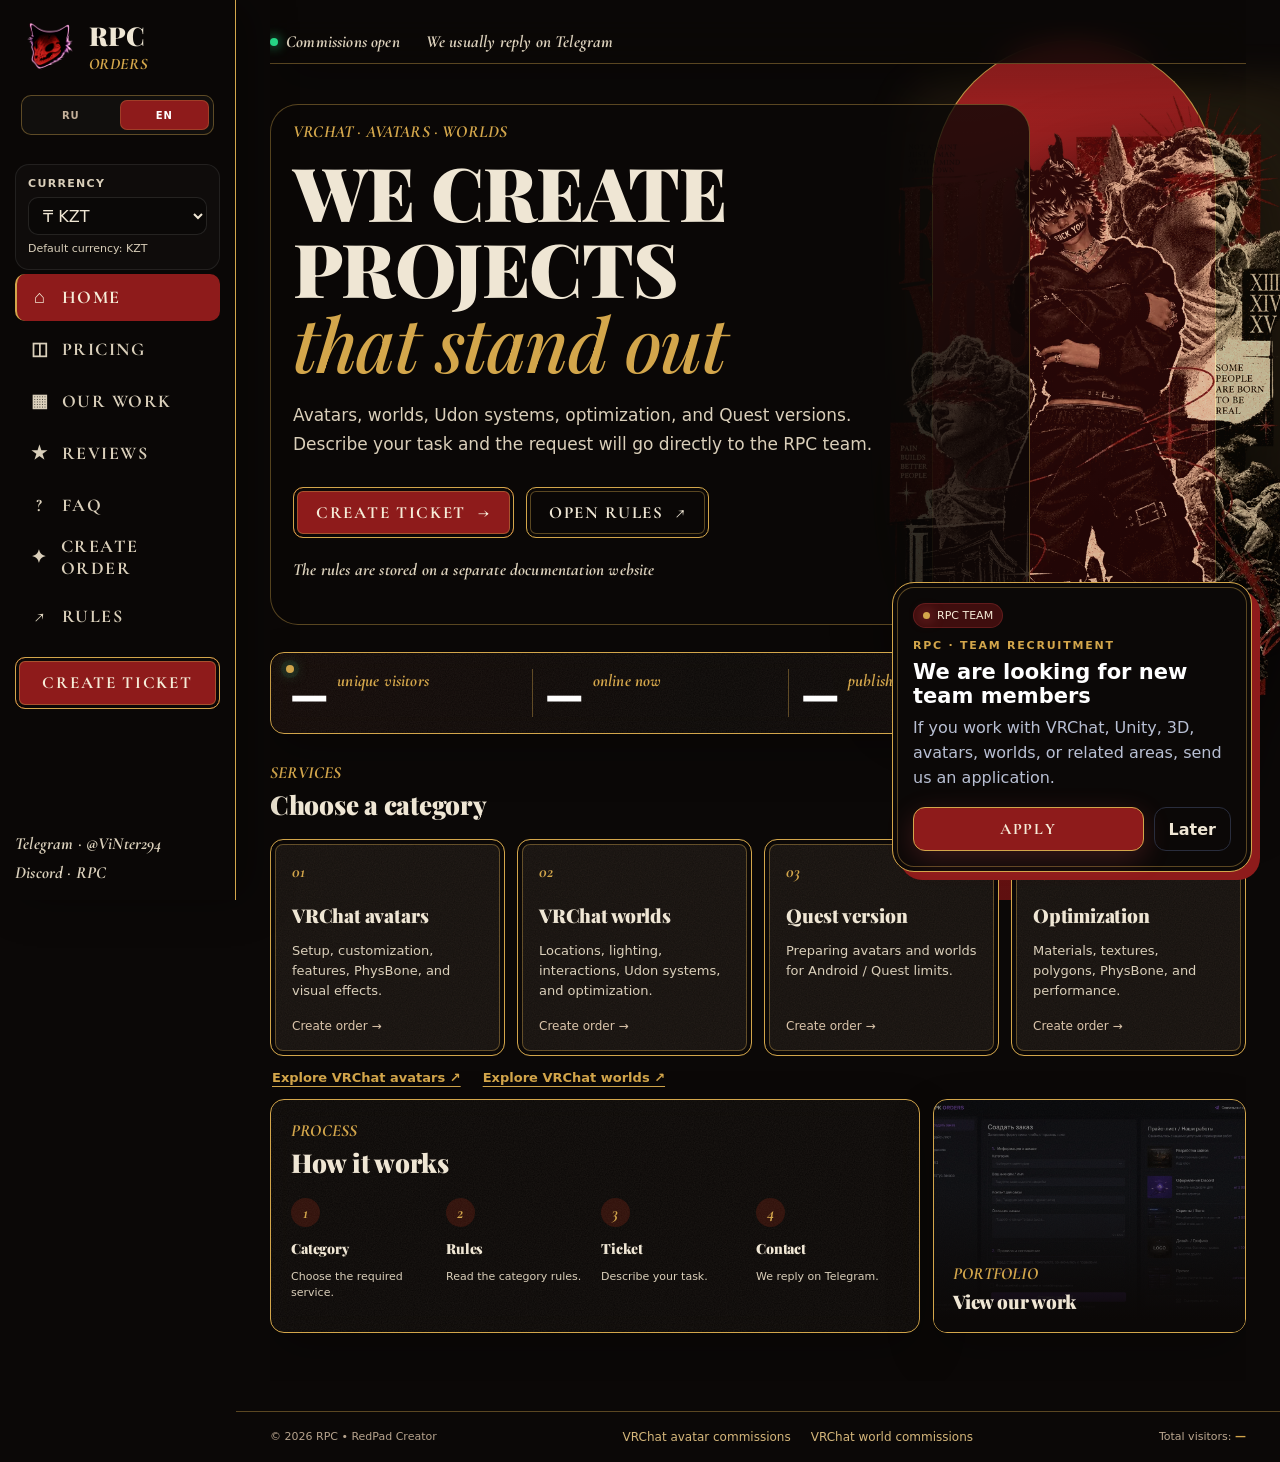
==== commit 56d684d7: "Add files via upload" ====
--- a/index.html
+++ b/index.html
@@ -5,7 +5,7 @@
 <meta charset="utf-8"/>
 <meta content="width=device-width,initial-scale=1" name="viewport"/>
 <meta content="#0b0807" name="theme-color"/>
-<meta content="RPC • RedPad Creator — заказы VRChat-аватаров, миров, оптимизации и Quest-версий." name="description"/>
+<meta content="RPC • RedPad Creator — создание и настройка VRChat-аватаров и миров на заказ. Кастомизация, PhysBone, Udon, оптимизация и Quest-версии. Заказы через Telegram." name="description"/>
 <meta content="index, follow, max-image-preview:large, max-snippet:-1, max-video-preview:-1" name="robots"/>
 <meta content="index, follow, max-image-preview:large" name="googlebot"/>
 <meta content="RPC • RedPad Creator" name="author"/>
@@ -23,27 +23,27 @@
 <meta content="ru_RU" property="og:locale"/>
 <meta content="en_US" property="og:locale:alternate"/>
 <meta content="RPC • RedPad Creator — VRChat-аватары и миры на заказ" property="og:title"/>
-<meta content="Заказ VRChat-аватаров и миров, Udon-систем, оптимизации и Quest-версий от команды RPC • RedPad Creator." property="og:description"/>
+<meta content="RPC • RedPad Creator — создание и настройка VRChat-аватаров и миров на заказ. Кастомизация, PhysBone, Udon, оптимизация и Quest-версии. Заказы через Telegram." property="og:description"/>
 <meta content="https://rpc-order-website.onrender.com/" property="og:url"/>
 <meta content="https://rpc-order-website.onrender.com/og-image.png" property="og:image"/>
 <meta content="https://rpc-order-website.onrender.com/og-image.png" property="og:image:secure_url"/>
-<meta content="1200" property="og:image:width"/>
-<meta content="630" property="og:image:height"/>
+<meta content="1731" property="og:image:width"/>
+<meta content="909" property="og:image:height"/>
 <meta content="RPC • RedPad Creator — VRChat-проекты на заказ" property="og:image:alt"/>
 <meta content="summary_large_image" name="twitter:card"/>
 <meta content="RPC • RedPad Creator — VRChat-аватары и миры на заказ" name="twitter:title"/>
-<meta content="Заказ VRChat-аватаров и миров, Udon-систем, оптимизации и Quest-версий." name="twitter:description"/>
+<meta content="RPC • RedPad Creator — создание и настройка VRChat-аватаров и миров на заказ. Кастомизация, PhysBone, Udon, оптимизация и Quest-версии. Заказы через Telegram." name="twitter:description"/>
 <meta content="https://rpc-order-website.onrender.com/og-image.png" name="twitter:image"/>
 <meta content="RPC • RedPad Creator — VRChat-проекты на заказ" name="twitter:image:alt"/>
-<script type="application/ld+json">{"@context":"https://schema.org","@graph":[{"@type":"Organization","@id":"https://rpc-order-website.onrender.com/#organization","name":"RPC • RedPad Creator","alternateName":"RPC","url":"https://rpc-order-website.onrender.com/","description":"Команда по созданию VRChat-аватаров, миров, Udon-систем, оптимизации и Quest-версий.","logo":{"@type":"ImageObject","@id":"https://rpc-order-website.onrender.com/#logo","url":"https://rpc-order-website.onrender.com/rpc-avatar.png","contentUrl":"https://rpc-order-website.onrender.com/rpc-avatar.png","width":512,"height":512},"image":{"@id":"https://rpc-order-website.onrender.com/#logo"},"sameAs":["https://t.me/ViNter294","https://discord.gg/25dXRyrw5a"]},{"@type":"WebSite","@id":"https://rpc-order-website.onrender.com/#website","url":"https://rpc-order-website.onrender.com/","name":"RPC • RedPad Creator","alternateName":"RPC Orders","publisher":{"@id":"https://rpc-order-website.onrender.com/#organization"},"inLanguage":["ru","en"]},{"@type":"ImageObject","@id":"https://rpc-order-website.onrender.com/#primaryimage","url":"https://rpc-order-website.onrender.com/og-image.png","contentUrl":"https://rpc-order-website.onrender.com/og-image.png","width":1200,"height":630},{"@type":"ItemList","@id":"https://rpc-order-website.onrender.com/#services","name":"Услуги RPC","itemListElement":[{"@type":"ListItem","position":1,"item":{"@type":"Service","name":"VRChat-аватары","provider":{"@id":"https://rpc-order-website.onrender.com/#organization"},"areaServed":"Worldwide"}},{"@type":"ListItem","position":2,"item":{"@type":"Service","name":"VRChat-миры","provider":{"@id":"https://rpc-order-website.onrender.com/#organization"},"areaServed":"Worldwide"}},{"@type":"ListItem","position":3,"item":{"@type":"Service","name":"Quest-портирование","provider":{"@id":"https://rpc-order-website.onrender.com/#organization"},"areaServed":"Worldwide"}},{"@type":"ListItem","position":4,"item":{"@type":"Service","name":"Оптимизация VRChat-проектов","provider":{"@id":"https://rpc-order-website.onrender.com/#organization"},"areaServed":"Worldwide"}}]}]}</script>
-<script id="rpc-page-schema" type="application/ld+json">{"@context":"https://schema.org","@type":"WebPage","@id":"https://rpc-order-website.onrender.com/#webpage","url":"https://rpc-order-website.onrender.com/","name":"RPC • RedPad Creator — VRChat-аватары и миры на заказ","description":"Заказ VRChat-аватаров и миров, Udon-систем, оптимизации и Quest-версий от команды RPC • RedPad Creator.","isPartOf":{"@id":"https://rpc-order-website.onrender.com/#website"},"about":{"@id":"https://rpc-order-website.onrender.com/#organization"},"primaryImageOfPage":{"@id":"https://rpc-order-website.onrender.com/#primaryimage"},"inLanguage":"ru"}</script>
+<script type="application/ld+json">{"@context":"https://schema.org","@graph":[{"@type":"Organization","@id":"https://rpc-order-website.onrender.com/#organization","name":"RPC • RedPad Creator","alternateName":"RPC","url":"https://rpc-order-website.onrender.com/","description":"Команда по созданию VRChat-аватаров, миров, Udon-систем, оптимизации и Quest-версий.","logo":{"@type":"ImageObject","@id":"https://rpc-order-website.onrender.com/#logo","url":"https://rpc-order-website.onrender.com/rpc-avatar.png","contentUrl":"https://rpc-order-website.onrender.com/rpc-avatar.png","width":512,"height":512},"image":{"@id":"https://rpc-order-website.onrender.com/#logo"},"sameAs":["https://t.me/ViNter294","https://discord.gg/25dXRyrw5a"]},{"@type":"WebSite","@id":"https://rpc-order-website.onrender.com/#website","url":"https://rpc-order-website.onrender.com/","name":"RPC • RedPad Creator","alternateName":"RPC Orders","publisher":{"@id":"https://rpc-order-website.onrender.com/#organization"},"inLanguage":["ru","en"]},{"@type":"ImageObject","@id":"https://rpc-order-website.onrender.com/#primaryimage","url":"https://rpc-order-website.onrender.com/og-image.png","contentUrl":"https://rpc-order-website.onrender.com/og-image.png","width":1731,"height":909},{"@type":"ItemList","@id":"https://rpc-order-website.onrender.com/#services","name":"Услуги RPC","itemListElement":[{"@type":"ListItem","position":1,"item":{"@type":"Service","name":"VRChat-аватары","provider":{"@id":"https://rpc-order-website.onrender.com/#organization"},"areaServed":"Worldwide"}},{"@type":"ListItem","position":2,"item":{"@type":"Service","name":"VRChat-миры","provider":{"@id":"https://rpc-order-website.onrender.com/#organization"},"areaServed":"Worldwide"}},{"@type":"ListItem","position":3,"item":{"@type":"Service","name":"Quest-портирование","provider":{"@id":"https://rpc-order-website.onrender.com/#organization"},"areaServed":"Worldwide"}},{"@type":"ListItem","position":4,"item":{"@type":"Service","name":"Оптимизация VRChat-проектов","provider":{"@id":"https://rpc-order-website.onrender.com/#organization"},"areaServed":"Worldwide"}}]}]}</script>
+<script id="rpc-page-schema" type="application/ld+json">{"@context":"https://schema.org","@type":"WebPage","@id":"https://rpc-order-website.onrender.com/#webpage","url":"https://rpc-order-website.onrender.com/","name":"RPC • RedPad Creator — VRChat-аватары и миры на заказ","description":"RPC • RedPad Creator — создание и настройка VRChat-аватаров и миров на заказ. Кастомизация, PhysBone, Udon, оптимизация и Quest-версии. Заказы через Telegram.","isPartOf":{"@id":"https://rpc-order-website.onrender.com/#website"},"about":{"@id":"https://rpc-order-website.onrender.com/#organization"},"primaryImageOfPage":{"@id":"https://rpc-order-website.onrender.com/#primaryimage"},"inLanguage":"ru"}</script>
 <link href="https://fonts.googleapis.com" rel="preconnect"/>
 <link href="https://fonts.gstatic.com" rel="preconnect" crossorigin/>
 <link href="https://fonts.googleapis.com/css2?family=Playfair+Display:ital,wght@0,700;0,900;1,500;1,700&family=Cormorant+Garamond:ital,wght@0,600;0,700;1,500;1,700&display=swap" rel="stylesheet"/>
-<link href="styles.css?v=18" rel="stylesheet"/>
+<link href="styles.css?v=19" rel="stylesheet"/>
 <script async defer src="https://challenges.cloudflare.com/turnstile/v0/api.js?render=explicit"></script>
-<script defer charset="utf-8" data-rpc-seo="v9" src="./seo.js?v=9"></script>
-<script defer src="app.js?v=17"></script>
+<script defer charset="utf-8" data-rpc-seo="v9" src="./seo.js?v=10"></script>
+<script defer src="app.js?v=18"></script>
 <script defer src="https://cdn.jsdelivr.net/npm/@supabase/supabase-js@2.45.4"></script>
 <script defer src="auth-config.js?v=14"></script>
 <script defer src="recruitment.js?v=3"></script>
@@ -115,6 +115,10 @@
 <button class="service-card" data-category="quest"><b>03</b><h3>Quest-версия</h3><p>Подготовка аватаров и миров под ограничения Android / Quest.</p><span>Оформить заказ →</span></button>
 <button class="service-card" data-category="optimization"><b>04</b><h3>Оптимизация</h3><p>Материалы, текстуры, полигоны, PhysBone и производительность.</p><span>Оформить заказ →</span></button>
 </div>
+<nav class="service-learn-more" aria-label="Подробнее об услугах RPC">
+  <a href="avatars.html">Подробнее о VRChat-аватарах ↗</a>
+  <a href="worlds.html">Подробнее о VRChat-мирах ↗</a>
+</nav>
 <div class="home-bottom">
 <div class="process panel reveal">
 <div class="section-title compact"><div><span>ПРОЦЕСС</span><h2>Как всё проходит</h2></div></div>
@@ -298,6 +302,6 @@
 <div class="gallery-hint">Стрелки ← → · Esc — закрыть · свайп на телефоне</div>
 </div>
 </div>
-<footer><span>© <span id="year"></span> RPC • RedPad Creator</span><span class="footer-live">Всего посетителей: <b id="footerVisitors">—</b></span></footer>
+<footer><span>© <span id="year"></span> RPC • RedPad Creator</span><nav class="footer-services" aria-label="Услуги RPC"><a href="avatars.html">VRChat-аватары на заказ</a><a href="worlds.html">VRChat-миры на заказ</a></nav><span class="footer-live">Всего посетителей: <b id="footerVisitors">—</b></span></footer>
 </body>
 </html>
--- a/styles.css
+++ b/styles.css
@@ -726,3 +726,10 @@
 .price-card.accent>div b{color:var(--gold)}
 .price-note,.rate-attribution{color:var(--muted)}
 .price-card.accent li:before{color:var(--gold)}
+
+/* Lightweight crawlable links to service landing pages. */
+.service-learn-more{display:flex;flex-wrap:wrap;gap:10px 22px;margin:14px 0 8px;padding:0 2px}
+.service-learn-more a{color:var(--gold);font-weight:700;font-size:13px;text-decoration:underline;text-underline-offset:4px}
+.service-learn-more a:hover,.footer-services a:hover{color:#fff}
+.footer-services{display:flex;flex-wrap:wrap;gap:10px 20px;font-size:12px;color:#d5b77b}
+@media(max-width:760px){.service-learn-more{flex-direction:column;gap:12px}.footer-services{margin:10px 0;gap:8px 16px}}
